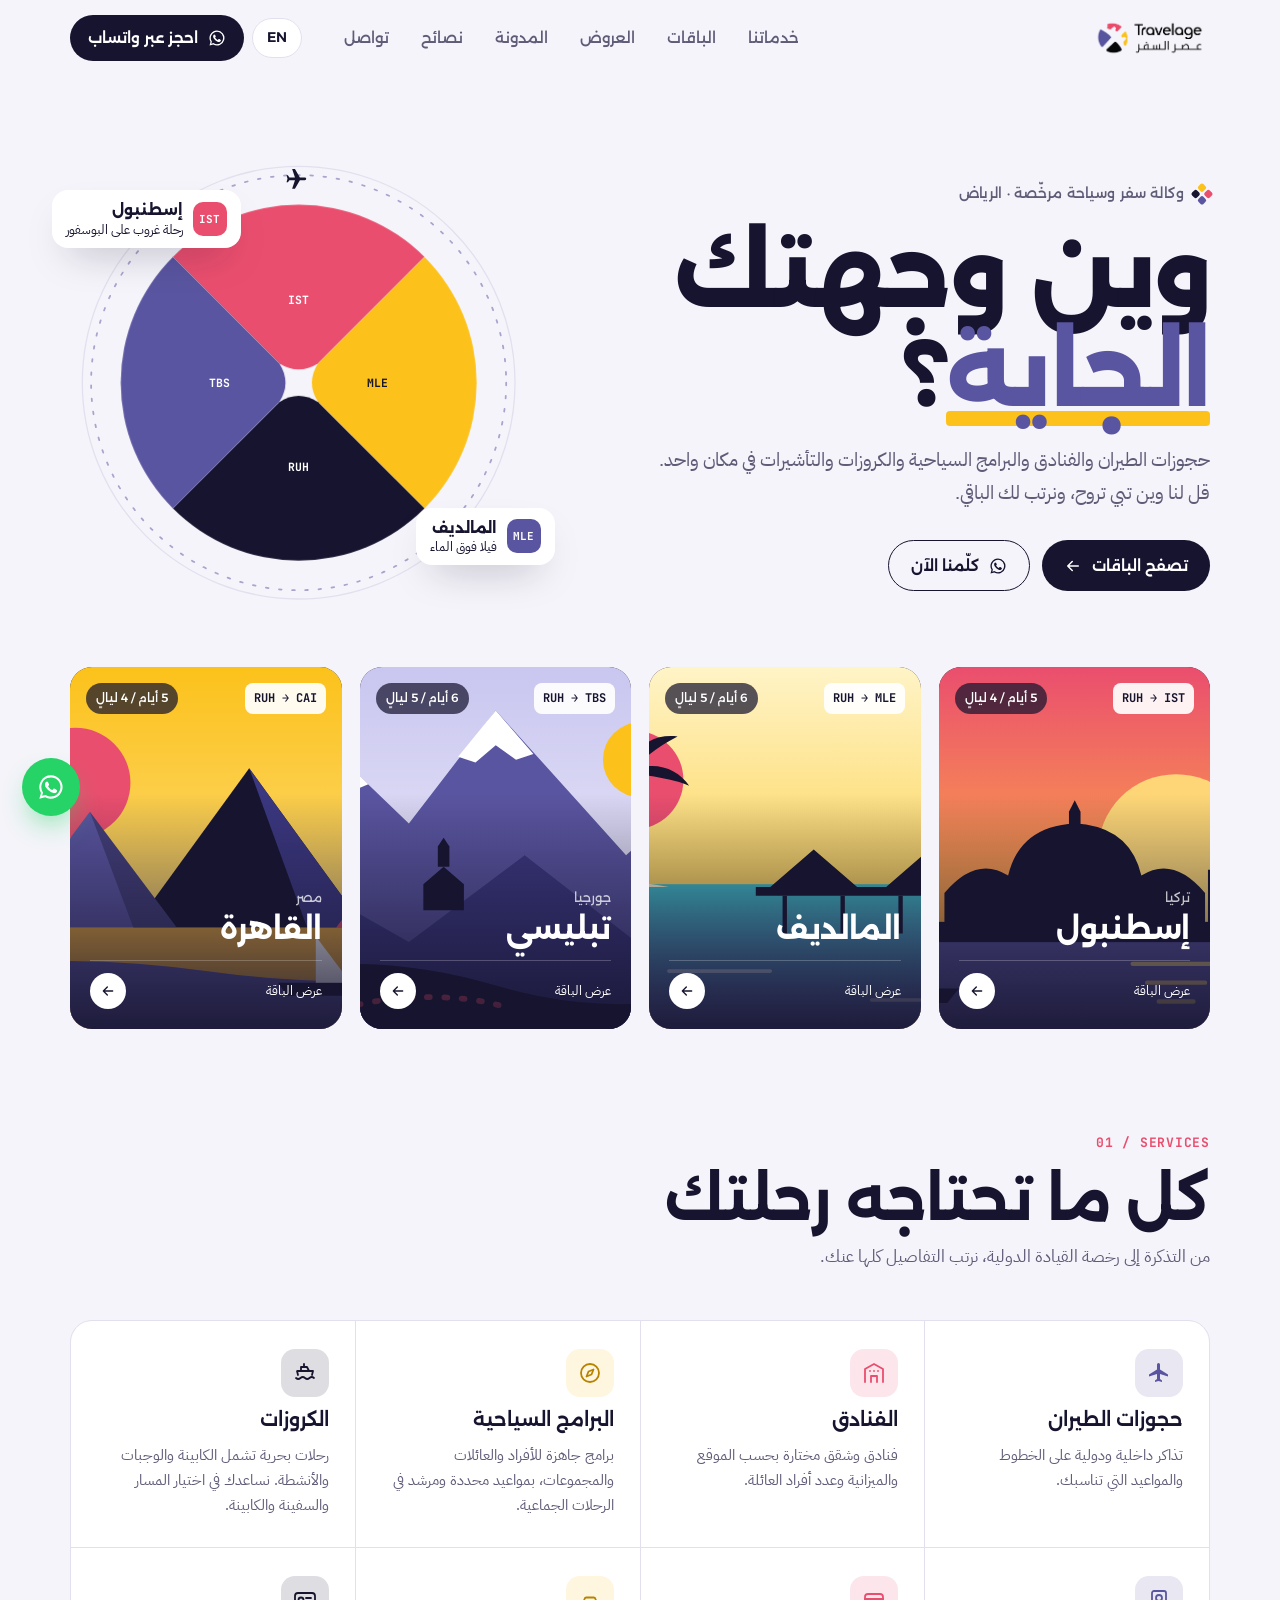
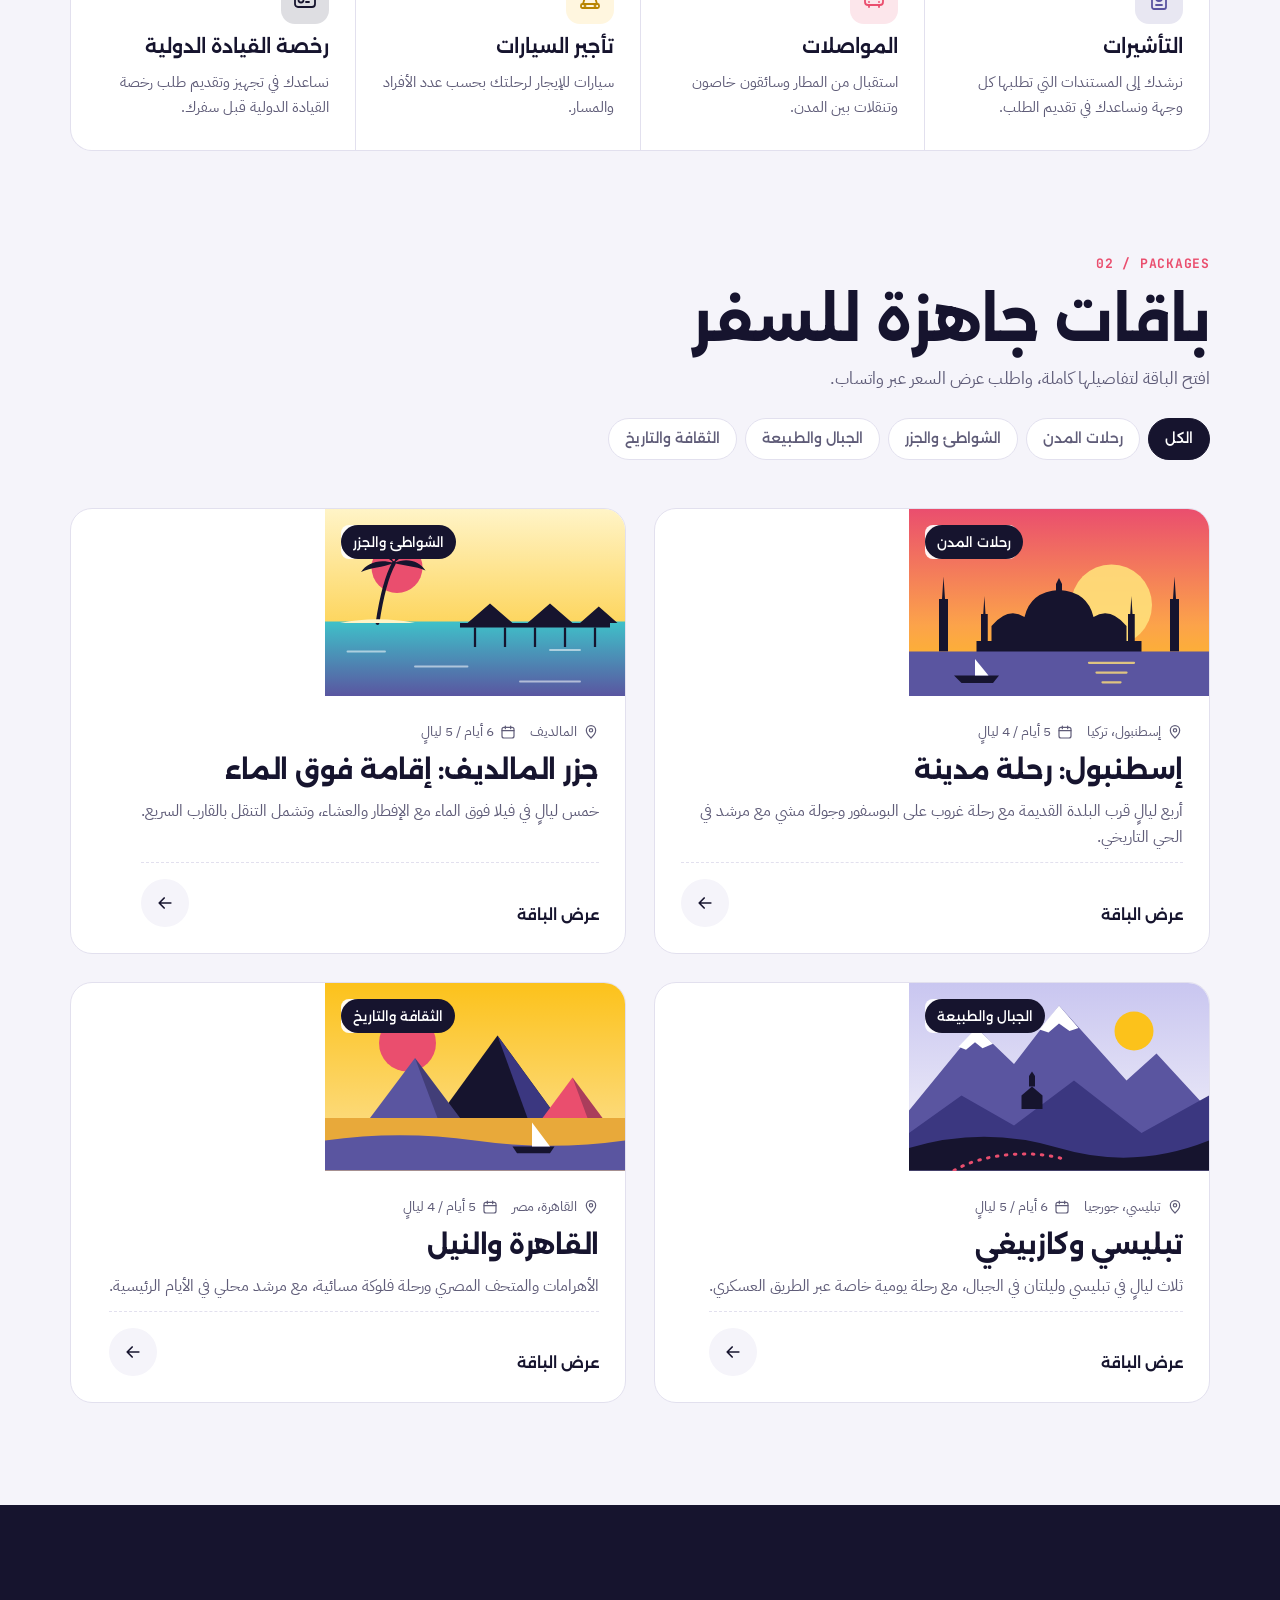
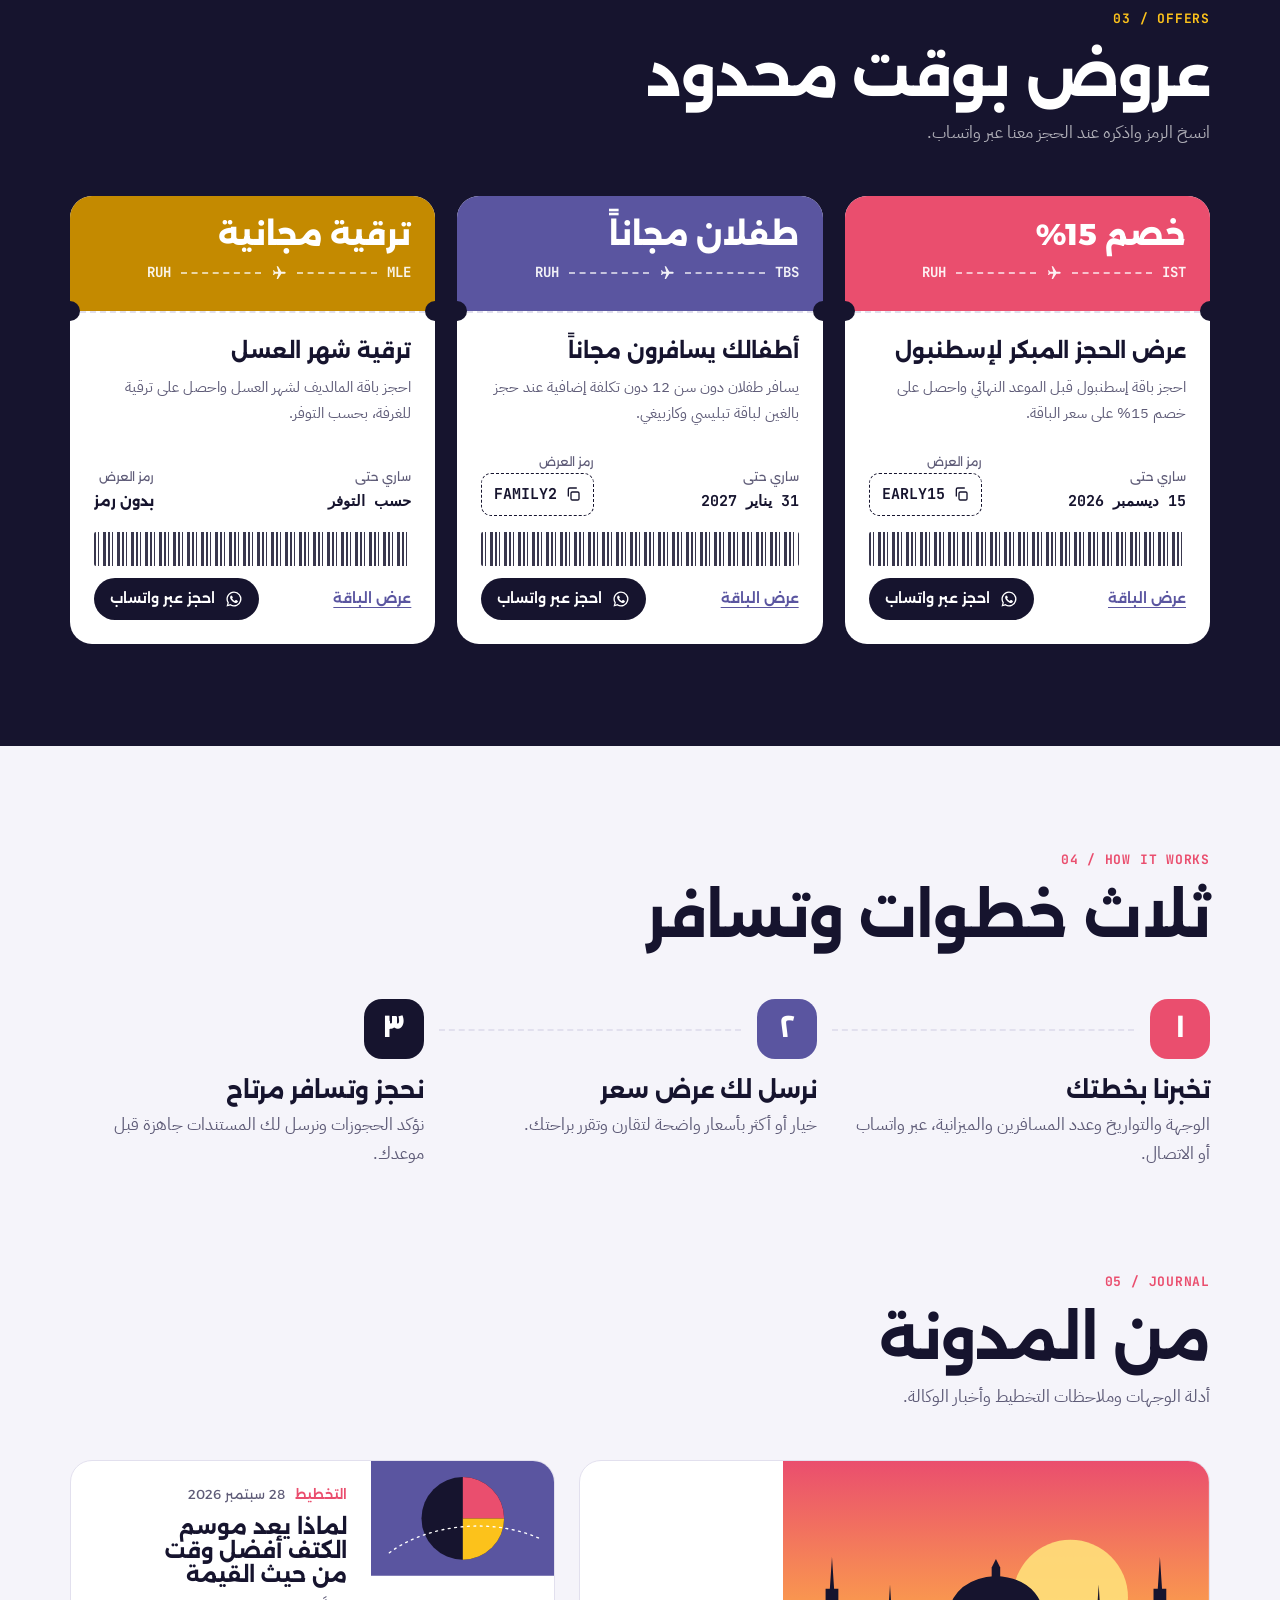
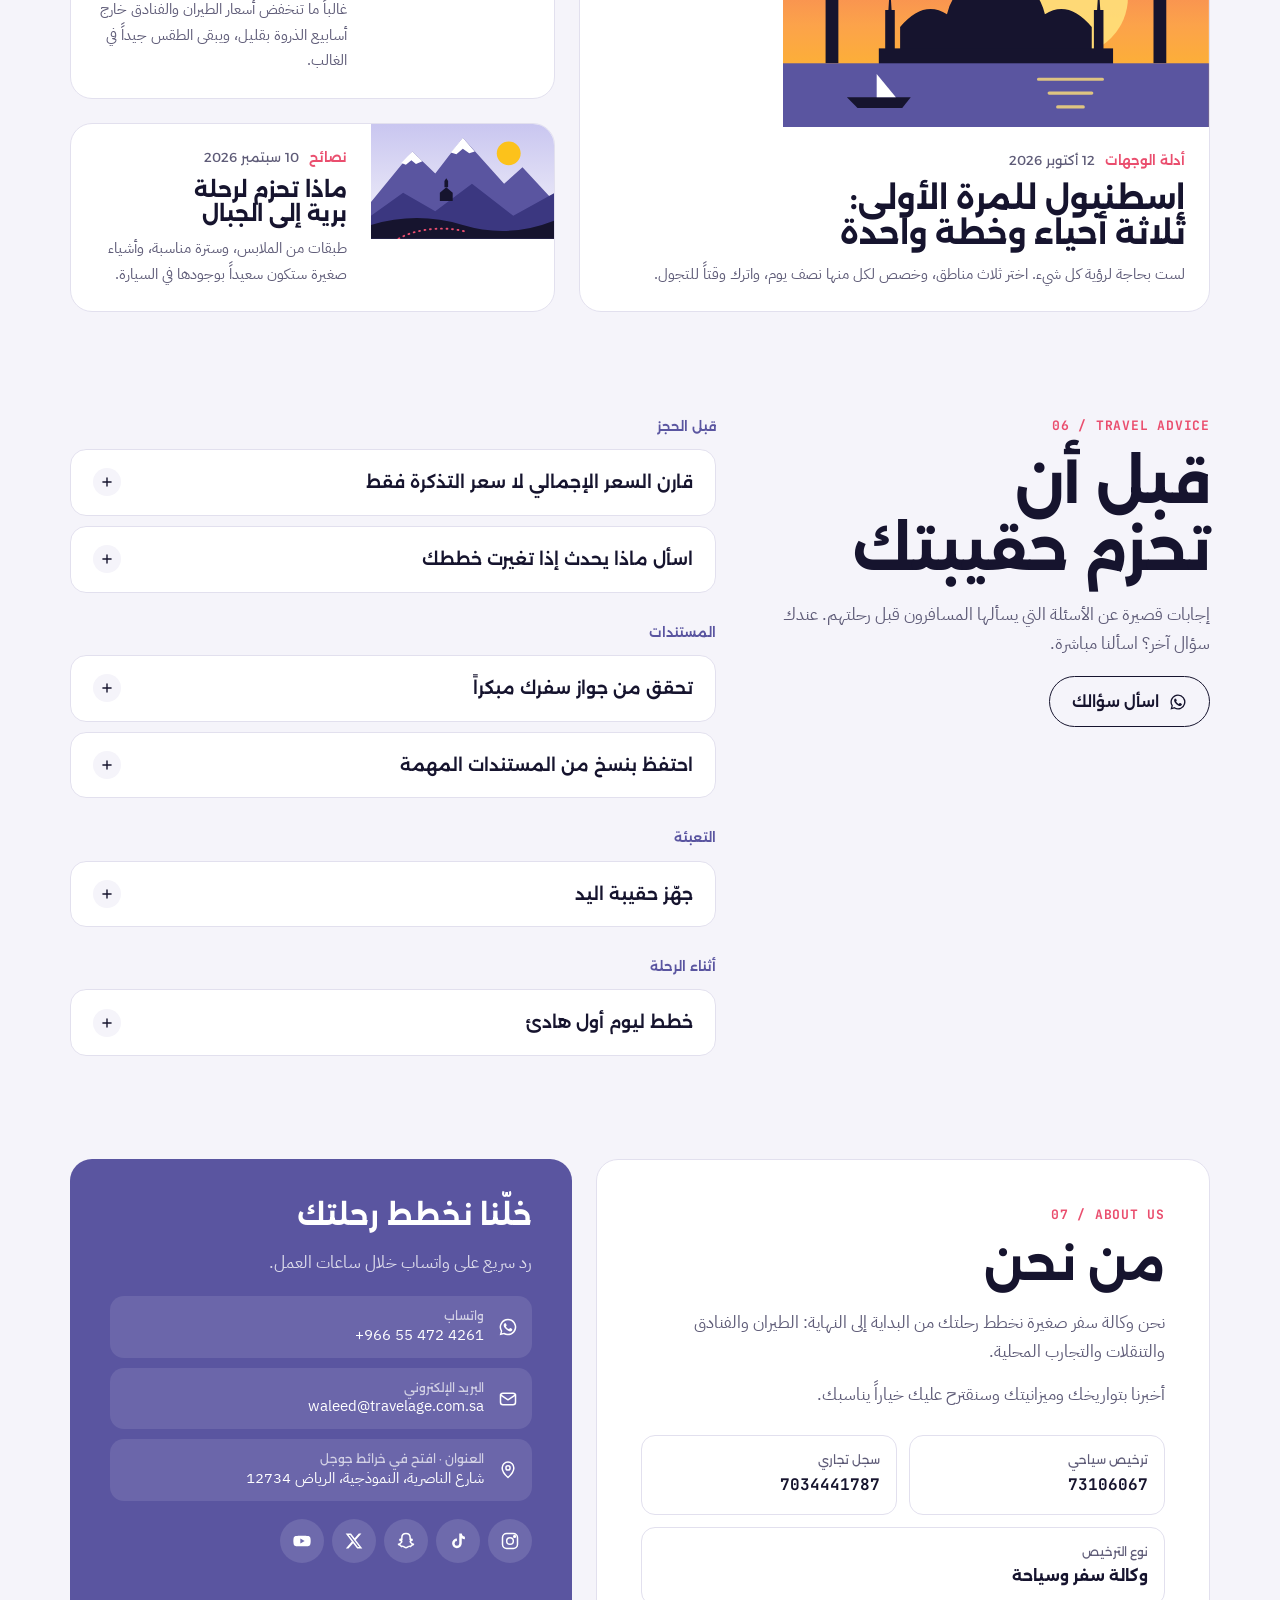
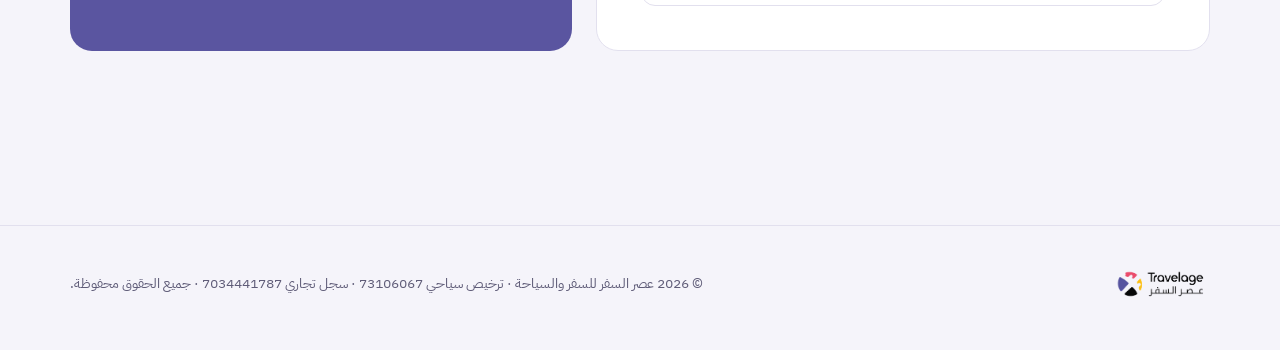
==== index.html @ e8a0e9ba "Update index.html" ====
<!DOCTYPE html>
<html lang="ar" dir="rtl">
<head>
<meta charset="utf-8">
<meta name="viewport" content="width=device-width,initial-scale=1">
<title>عصر السفر | Travelage - وكالة سفر وسياحة في الرياض</title>
<meta name="description" content="عصر السفر (Travelage) وكالة سفر وسياحة مرخّصة في الرياض. حجوزات طيران وفنادق، برامج سياحية، كروزات، تأشيرات، تأجير سيارات ورخصة قيادة دولية. احجز عبر واتساب.">
<meta name="keywords" content="عصر السفر, Travelage, وكالة سفر الرياض, مكتب سياحة الرياض, حجز طيران, حجز فنادق, برامج سياحية, تأشيرات, كروزات">
<link rel="canonical" href="https://www.travelage.com.sa/">
<meta name="robots" content="index,follow">
<meta name="theme-color" content="#16142E">
<link rel="icon" type="image/png" href="/logo.png">
<meta property="og:type" content="website">
<meta property="og:site_name" content="عصر السفر | Travelage">
<meta property="og:title" content="عصر السفر | Travelage - وكالة سفر وسياحة في الرياض">
<meta property="og:description" content="حجوزات الطيران والفنادق والبرامج السياحية والكروزات والتأشيرات في مكان واحد. قل لنا وين تبي تروح، ونرتب لك الباقي.">
<meta property="og:url" content="https://www.travelage.com.sa/">
<meta property="og:image" content="https://www.travelage.com.sa/logo.png">
<meta property="og:locale" content="ar_SA">
<meta name="twitter:card" content="summary_large_image">
<meta name="twitter:site" content="@trvlage">
<script type="application/ld+json">{"@context": "https://schema.org", "@type": "TravelAgency", "name": "عصر السفر | Travelage", "alternateName": ["Travelage", "عصر السفر", "مؤسسة عصر السفر للسفر والسياحة"], "url": "https://www.travelage.com.sa/", "logo": "https://www.travelage.com.sa/logo.png", "image": "https://www.travelage.com.sa/logo.png", "description": "وكالة سفر وسياحة مرخّصة في الرياض: حجوزات الطيران والفنادق والبرامج السياحية والكروزات والتأشيرات وتأجير السيارات ورخصة القيادة الدولية.", "telephone": "+966554724261", "email": "waleed@travelage.com.sa", "address": {"@type": "PostalAddress", "streetAddress": "شارع الناصرية، النموذجية", "addressLocality": "الرياض", "postalCode": "12734", "addressCountry": "SA"}, "hasMap": "https://maps.app.goo.gl/98tSahPS8GyduQy99", "areaServed": "SA", "priceRange": "$", "sameAs": ["https://www.instagram.com/trvlage", "https://www.tiktok.com/@trvlage", "https://x.com/trvlage", "https://www.snapchat.com/add/trvlage", "https://www.youtube.com/channel/UCZvCVUf05Iz7p9_49ApfZxA", "https://linktr.ee/trvlage"]}</script>
<meta name="description" content="عصر السفر (Travelage) وكالة سفر وسياحة مرخّصة في الرياض: حجوزات طيران وفنادق، برامج سياحية، كروزات وتأشيرات. تواصل معنا على واتساب ونرتب رحلتك من البداية للنهاية.">
<link rel="canonical" href="https://www.travelage.com.sa/">
<meta name="robots" content="index,follow">
<meta name="theme-color" content="#16142E">
<meta property="og:type" content="website">
<meta property="og:site_name" content="Travelage | عصر السفر">
<meta property="og:title" content="Travelage | عصر السفر — وكالة سفر وسياحة في الرياض">
<meta property="og:description" content="حجوزات الطيران والفنادق والبرامج السياحية والكروزات والتأشيرات في مكان واحد. قل لنا وين تبي تروح، ونرتب لك الباقي.">
<meta property="og:url" content="https://www.travelage.com.sa/">
<meta property="og:locale" content="ar_SA">
<meta property="og:locale:alternate" content="en_US">
<meta name="twitter:card" content="summary">
<meta name="twitter:site" content="@trvlage">
<meta name="twitter:title" content="Travelage | عصر السفر — وكالة سفر وسياحة في الرياض">
<meta name="twitter:description" content="حجوزات الطيران والفنادق والبرامج السياحية والكروزات والتأشيرات في مكان واحد.">
<script type="application/ld+json">
{
  "@context": "https://schema.org",
  "@type": "TravelAgency",
  "name": "Travelage | عصر السفر",
  "alternateName": ["Travelage", "عصر السفر", "مؤسسة عصر السفر للسفر والسياحة"],
  "url": "https://www.travelage.com.sa/",
  "description": "Licensed travel and tourism agency in Riyadh: flights, hotels, tour packages, cruises and visas.",
  "email": "waleed@travelage.com.sa",
  "telephone": "+966554724261",
  "address": {
    "@type": "PostalAddress",
    "streetAddress": "Nasseriyah St, Al Namudhajiyah",
    "addressLocality": "Riyadh",
    "postalCode": "12734",
    "addressCountry": "SA"
  },
  "hasMap": "https://maps.app.goo.gl/98tSahPS8GyduQy99",
  "areaServed": "SA",
  "availableLanguage": ["ar", "en"],
  "identifier": [
    {"@type": "PropertyValue", "name": "Tourism licence", "value": "73106067"},
    {"@type": "PropertyValue", "name": "Commercial registration", "value": "7034441787"}
  ],
  "sameAs": [
    "https://www.instagram.com/trvlage",
    "https://www.tiktok.com/@trvlage",
    "https://www.snapchat.com/add/trvlage",
    "https://x.com/trvlage",
    "https://www.youtube.com/channel/UCZvCVUf05Iz7p9_49ApfZxA",
    "https://linktr.ee/trvlage"
  ]
}
</script>
<link rel="preconnect" href="https://fonts.googleapis.com">
<link rel="preconnect" href="https://fonts.gstatic.com" crossorigin>
<link href="https://fonts.googleapis.com/css2?family=Alexandria:wght@300;400;500;600;700;800&family=IBM+Plex+Sans+Arabic:wght@400;500;600&family=JetBrains+Mono:wght@500;700&display=swap" rel="stylesheet">
<style>
/* Layout idea: the logo's four-part globe drives everything. Big quadrant hero, a row of tall destination posters, package posters drawn in the brand colours, offers as boarding passes. */
:root{
  --ink:#16142E;
  --paper:#F5F4FA;
  --card:#FFFFFF;
  --indigo:#5A55A0;
  --coral:#EA4E6E;
  --sun:#FCC21B;
  --muted:#5F5C78;
  --line:#E2E0EE;
  --display:"Alexandria","IBM Plex Sans Arabic",system-ui,sans-serif;
  --body:"IBM Plex Sans Arabic","Alexandria",system-ui,sans-serif;
  --mono:"JetBrains Mono",ui-monospace,monospace;
  --r:22px;
  --wrap:1220px;
  color-scheme:light;
}
*{box-sizing:border-box}
html{scroll-behavior:smooth;scroll-padding-top:84px}
body{margin:0;background:var(--paper);color:var(--ink);font-family:var(--body);font-size:17px;line-height:1.7;-webkit-font-smoothing:antialiased}
img,svg{max-width:100%;display:block}
a{color:inherit}
button{font:inherit;color:inherit;cursor:pointer}
:focus-visible{outline:3px solid var(--sun);outline-offset:3px;border-radius:6px}
h1,h2,h3,h4{font-family:var(--display);line-height:1.15;margin:0;text-wrap:balance}
.wrap{max-width:var(--wrap);margin-inline:auto;padding-inline:clamp(16px,4vw,40px)}
.skip{position:absolute;inset-inline-start:-999px;top:8px;background:var(--ink);color:#fff;padding:8px 14px;border-radius:8px;z-index:99}
.skip:focus{inset-inline-start:8px}

/* ---------- header ---------- */
.top{position:sticky;top:0;z-index:40;background:color-mix(in srgb,var(--paper) 86%,transparent);backdrop-filter:saturate(1.4) blur(14px);-webkit-backdrop-filter:saturate(1.4) blur(14px);border-bottom:1px solid transparent;transition:border-color .3s}
.top.scrolled{border-color:var(--line)}
.top .wrap{display:flex;align-items:center;gap:28px;height:76px}
.brand img{height:44px;width:auto}
.nav{display:flex;gap:4px;margin-inline-start:auto}
.nav a{text-decoration:none;font-family:var(--display);font-size:15px;font-weight:500;padding:8px 14px;border-radius:999px;color:var(--muted);transition:color .2s,background .2s}
.nav a:hover{color:var(--ink);background:#fff}
.tools{display:flex;gap:8px;align-items:center}
.lang{border:1px solid var(--line);background:#fff;border-radius:999px;padding:7px 14px;font-family:var(--display);font-size:14px;font-weight:600}
.btn{display:inline-flex;align-items:center;gap:10px;text-decoration:none;font-family:var(--display);font-weight:600;font-size:15px;border-radius:999px;padding:12px 22px;border:0;transition:transform .2s,box-shadow .2s,background .2s}
.btn:hover{transform:translateY(-2px)}
.btn-ink{background:var(--ink);color:#fff}
.btn-ink:hover{box-shadow:0 10px 24px -10px var(--ink)}
.btn-ghost{background:transparent;border:1.5px solid var(--ink);color:var(--ink)}
.btn-coral{background:var(--coral);color:#fff}
.btn svg{width:18px;height:18px}
.top .btn{padding:10px 18px}
.menu{display:none;border:1px solid var(--line);background:#fff;border-radius:999px;width:42px;height:42px;align-items:center;justify-content:center}

/* ---------- hero ---------- */
.hero{position:relative;overflow:hidden;padding-block:clamp(40px,6vw,80px) clamp(48px,6vw,72px)}
.hero .hero-grid{display:grid;grid-template-columns:1.15fr .85fr;gap:clamp(24px,5vw,72px);align-items:center}
.eyebrow{display:inline-flex;align-items:center;gap:10px;font-family:var(--display);font-size:14px;font-weight:500;color:var(--muted);letter-spacing:.01em}
.eyebrow i{display:inline-grid;grid-template-columns:1fr 1fr;width:16px;height:16px;gap:2px;transform:rotate(45deg)}
.eyebrow i b{border-radius:2px}
.eyebrow i b:nth-child(1){background:var(--coral)}.eyebrow i b:nth-child(2){background:var(--sun)}.eyebrow i b:nth-child(3){background:var(--indigo)}.eyebrow i b:nth-child(4){background:var(--ink)}
.hero h1{font-size:clamp(46px,7.4vw,104px);font-weight:800;letter-spacing:-.02em;margin-block:18px 22px;line-height:1.05}
html[lang=en] .hero h1{letter-spacing:-.035em}
.hero h1 .hl{position:relative;white-space:nowrap;color:var(--indigo)}
.hero h1 .hl::after{content:"";position:absolute;inset-inline:0;bottom:.04em;height:.16em;background:var(--sun);z-index:-1;border-radius:4px;transform-origin:right;animation:swipe .9s .5s cubic-bezier(.7,0,.2,1) both}
html[lang=en] .hero h1 .hl::after{transform-origin:left}
@keyframes swipe{from{transform:scaleX(0)}to{transform:scaleX(1)}}
.hero p.lead{font-size:clamp(17px,1.5vw,20px);color:var(--muted);max-width:52ch;margin:0 0 30px}
.cta{display:flex;flex-wrap:wrap;gap:12px}
.trust{display:flex;flex-wrap:wrap;gap:10px 26px;margin-top:34px;font-size:14px;color:var(--muted)}
.trust span{display:inline-flex;align-items:center;gap:8px}
.trust b{font-family:var(--mono);font-weight:700;color:var(--ink);font-size:13px}

.globe{position:relative;aspect-ratio:1;width:100%;max-width:520px;justify-self:center}
.globe svg{width:100%;height:100%;overflow:visible}
.q{transform-box:fill-box;transform-origin:center;animation:qin 1s cubic-bezier(.2,.8,.2,1) both}
.q1{--dx:0;--dy:-60px;animation-delay:.05s}.q2{--dx:60px;--dy:0;animation-delay:.15s}.q3{--dx:0;--dy:60px;animation-delay:.25s}.q4{--dx:-60px;--dy:0;animation-delay:.35s}
@keyframes qin{from{opacity:0;transform:translate(var(--dx),var(--dy)) scale(.9)}to{opacity:1;transform:none}}
.orbit{animation:spin 38s linear infinite;transform-origin:260px 260px}
@keyframes spin{to{transform:rotate(360deg)}}
.tag{font-family:var(--mono);font-size:13px;font-weight:700}
.globe .chip{position:absolute;background:#fff;border-radius:16px;padding:10px 14px;box-shadow:0 18px 40px -18px rgba(22,20,46,.35);font-size:13px;line-height:1.35;display:flex;gap:10px;align-items:center;animation:float 6s ease-in-out infinite}
.globe .chip b{font-family:var(--display);font-size:15px;display:block}
.globe .chip .dot{width:34px;height:34px;border-radius:10px;display:grid;place-items:center;font-family:var(--mono);font-weight:700;font-size:11px;color:#fff;flex:none}
.chip.c1{top:8%;inset-inline-end:-4%}
.chip.c2{bottom:10%;inset-inline-start:-6%;animation-delay:-3s}
@keyframes float{50%{transform:translateY(-10px)}}

/* ---------- destination strip ---------- */
.dests{display:grid;grid-template-columns:repeat(4,1fr);gap:18px;margin-top:clamp(36px,5vw,56px)}
.dest-card{position:relative;aspect-ratio:3/4;border-radius:var(--r);overflow:hidden;border:0;padding:0;text-align:start;color:#fff;background:var(--ink);isolation:isolate;transition:transform .45s cubic-bezier(.2,.8,.2,1),box-shadow .45s}
.dest-card:hover{transform:translateY(-8px);box-shadow:0 34px 60px -30px rgba(22,20,46,.55)}
.dest-card svg{position:absolute;inset:0;width:100%;height:100%;z-index:-2;transition:transform 1s cubic-bezier(.2,.8,.2,1)}
.dest-card:hover svg{transform:scale(1.07)}
.dest-card::after{content:"";position:absolute;inset:0;z-index:-1;background:linear-gradient(180deg,rgba(22,20,46,0) 35%,rgba(22,20,46,.88) 100%)}
.dest-card .dc-top{position:absolute;top:16px;inset-inline:16px;display:flex;justify-content:space-between;align-items:center;gap:8px}
.dest-card .dc-code{font-family:var(--mono);font-weight:700;font-size:12px;background:rgba(255,255,255,.92);color:var(--ink);padding:5px 9px;border-radius:8px;direction:ltr}
.dest-card .dc-days{font-family:var(--display);font-size:12px;font-weight:500;background:rgba(22,20,46,.72);padding:5px 10px;border-radius:999px;backdrop-filter:blur(6px)}
.dest-card .dc-body{position:absolute;inset-inline:20px;bottom:20px;display:flex;flex-direction:column;gap:4px}
.dest-card .dc-country{font-size:13px;opacity:.75;font-family:var(--display)}
.dest-card h3{font-size:clamp(24px,2.3vw,32px);font-weight:700;letter-spacing:-.01em}
.dest-card .dc-price{display:flex;justify-content:space-between;align-items:center;margin-top:10px;padding-top:12px;border-top:1px solid rgba(255,255,255,.22);font-size:13px}
.dest-card .dc-price b{font-family:var(--display);font-size:18px;font-weight:700;font-variant-numeric:tabular-nums}
.dest-card .dc-go{width:36px;height:36px;border-radius:50%;background:#fff;color:var(--ink);display:grid;place-items:center;transition:background .25s,color .25s}
.dest-card .dc-go svg{position:static;width:16px;height:16px;z-index:0}
html[dir=rtl] .dest-card .dc-go svg{transform:scaleX(-1)}
.dest-card:hover .dc-go{background:var(--sun)}
.dest-card:hover .dc-go svg{transform:none}
html[dir=rtl] .dest-card:hover .dc-go svg{transform:scaleX(-1)}

/* ---------- sections ---------- */
section{padding-block:clamp(64px,8vw,112px)}
.sec-head{display:flex;align-items:end;justify-content:space-between;gap:24px;margin-bottom:clamp(28px,4vw,48px);flex-wrap:wrap}
.sec-head h2{font-size:clamp(34px,4.6vw,60px);font-weight:700;letter-spacing:-.015em}
.sec-head p{color:var(--muted);max-width:46ch;margin:10px 0 0}
.kicker{font-family:var(--mono);font-size:13px;font-weight:700;color:var(--coral);letter-spacing:.06em;margin-bottom:12px;display:block;direction:ltr;text-align:start}
html[dir=rtl] .kicker{text-align:right}

/* services */
.services{display:grid;grid-template-columns:repeat(4,1fr);gap:1px;background:var(--line);border:1px solid var(--line);border-radius:var(--r);overflow:hidden}
.svc{background:var(--card);padding:28px 26px 30px;display:flex;flex-direction:column;gap:12px;transition:background .25s}
.svc:hover{background:#FBFAFF}
.svc .ic{width:48px;height:48px;border-radius:14px;display:grid;place-items:center}
.svc .ic svg{width:24px;height:24px}
.svc h3{font-size:19px;font-weight:600}
.svc p{margin:0;color:var(--muted);font-size:15px;line-height:1.65}

/* packages */
.filters{display:flex;gap:8px;flex-wrap:wrap}
.filters button{border:1px solid var(--line);background:#fff;border-radius:999px;padding:8px 16px;font-family:var(--display);font-size:14px;font-weight:500;color:var(--muted)}
.filters button[aria-pressed=true]{background:var(--ink);border-color:var(--ink);color:#fff}
.pkgs{display:grid;grid-template-columns:repeat(2,1fr);gap:clamp(18px,2.4vw,28px)}
.pkg{background:var(--card);border-radius:var(--r);overflow:hidden;display:flex;flex-direction:column;border:1px solid var(--line);transition:transform .35s cubic-bezier(.2,.8,.2,1),box-shadow .35s;text-align:start;padding:0;width:100%}
.pkg:hover{transform:translateY(-6px);box-shadow:0 30px 60px -30px rgba(22,20,46,.35)}
.pkg .art{position:relative;aspect-ratio:16/10;overflow:hidden}
.pkg .art svg{width:100%;height:100%;transition:transform .8s cubic-bezier(.2,.8,.2,1)}
.pkg:hover .art svg{transform:scale(1.04)}
.pkg .code{position:absolute;top:16px;inset-inline-start:16px;font-family:var(--mono);font-weight:700;font-size:13px;background:rgba(255,255,255,.92);padding:6px 10px;border-radius:8px;direction:ltr}
.pkg .cat{position:absolute;top:16px;inset-inline-end:16px;font-family:var(--display);font-size:13px;font-weight:500;background:var(--ink);color:#fff;padding:6px 12px;border-radius:999px}
.pkg .body{padding:24px 26px 26px;display:flex;flex-direction:column;gap:12px;flex:1}
.pkg .meta{display:flex;gap:14px;font-size:14px;color:var(--muted);align-items:center;flex-wrap:wrap}
.pkg .meta span{display:inline-flex;gap:6px;align-items:center}
.pkg .meta svg{width:16px;height:16px}
.pkg h3{font-size:26px;font-weight:700;letter-spacing:-.01em}
.pkg p{margin:0;color:var(--muted);font-size:15.5px}
.pkg .foot{display:flex;justify-content:space-between;align-items:end;margin-top:auto;padding-top:16px;border-top:1px dashed var(--line);gap:12px}
.price small{display:block;font-size:13px;color:var(--muted)}
.price b{font-family:var(--display);font-size:28px;font-weight:700;font-variant-numeric:tabular-nums}
.price b em{font-style:normal;font-size:15px;font-weight:500;margin-inline-start:6px;color:var(--muted)}
.arrow{width:48px;height:48px;border-radius:50%;background:var(--paper);display:grid;place-items:center;transition:background .25s,color .25s;flex:none}
.arrow svg{width:20px;height:20px}
html[dir=rtl] .arrow svg{transform:scaleX(-1)}
.pkg:hover .arrow{background:var(--coral);color:#fff}

/* offers: boarding passes */
.offers-sec{background:var(--ink);color:#fff;position:relative;overflow:hidden}
.offers-sec .sec-head p{color:rgba(255,255,255,.65)}
.offers-sec .kicker{color:var(--sun)}
.offers{display:grid;grid-template-columns:repeat(3,1fr);gap:22px}
.pass{position:relative;display:grid;grid-template-rows:auto 1fr;background:#fff;color:var(--ink);border-radius:var(--r);overflow:hidden;--c:var(--coral)}
.pass .stub{background:var(--c);color:#fff;padding:22px 24px 26px;position:relative}
.pass .stub .badge{font-family:var(--display);font-weight:800;font-size:30px;line-height:1.1}
.pass .stub .route{display:flex;align-items:center;gap:10px;margin-top:10px;font-family:var(--mono);font-weight:700;font-size:14px;direction:ltr;justify-content:flex-start;opacity:.92}
html[dir=rtl] .pass .stub .route{justify-content:flex-end}
.pass .stub .route i{flex:1;max-width:80px;border-top:2px dashed rgba(255,255,255,.7);position:relative}
.pass .perf{position:absolute;inset-inline:0;bottom:-10px;height:20px;display:flex;justify-content:space-between}
.pass .perf::before,.pass .perf::after{content:"";width:20px;height:20px;border-radius:50%;background:var(--ink);margin-inline:-10px}
.pass .main{padding:26px 24px 24px;display:flex;flex-direction:column;gap:12px;border-top:2px dashed var(--line)}
.pass h3{font-size:21px;font-weight:700}
.pass p{margin:0;color:var(--muted);font-size:15px}
.pass .fields{display:grid;grid-template-columns:1fr auto;gap:12px;align-items:end;margin-top:auto;padding-top:14px}
.pass .fields small{display:block;font-size:12px;color:var(--muted);font-family:var(--display)}
.pass .fields b{font-family:var(--mono);font-size:15px}
.copy{border:1.5px dashed var(--ink);background:none;border-radius:10px;padding:8px 12px;font-family:var(--mono);font-weight:700;font-size:15px;display:inline-flex;gap:8px;align-items:center;direction:ltr}
.copy svg{width:16px;height:16px}
.copy:hover{background:var(--paper)}
.barcode{height:34px;background:repeating-linear-gradient(90deg,var(--ink) 0 2px,transparent 2px 4px,var(--ink) 4px 5px,transparent 5px 9px,var(--ink) 9px 12px,transparent 12px 14px);opacity:.85;border-radius:2px;margin-top:4px}
.pass .link{font-family:var(--display);font-size:14px;font-weight:600;color:var(--indigo);background:none;border:0;padding:0;text-align:start;text-decoration:underline;text-underline-offset:4px}

/* steps */
.steps{display:grid;grid-template-columns:repeat(3,1fr);gap:clamp(18px,3vw,40px);counter-reset:s;position:relative}
.step{position:relative;padding-top:78px}
.step .n{position:absolute;top:0;inset-inline-start:0;width:60px;height:60px;border-radius:18px;display:grid;place-items:center;font-family:var(--display);font-weight:800;font-size:26px;color:#fff}
.step h3{font-size:23px;font-weight:700;margin-bottom:8px}
.step p{margin:0;color:var(--muted)}
.step:not(:last-child)::after{content:"";position:absolute;top:30px;inset-inline-start:76px;inset-inline-end:-24px;border-top:2px dashed var(--line)}

/* journal */
.posts{display:grid;grid-template-columns:1.3fr 1fr;grid-template-rows:auto auto;gap:24px}
.post{background:var(--card);border:1px solid var(--line);border-radius:var(--r);overflow:hidden;display:flex;flex-direction:column;text-align:start;padding:0;width:100%;transition:transform .3s,box-shadow .3s}
.post:hover{transform:translateY(-4px);box-shadow:0 24px 50px -30px rgba(22,20,46,.35)}
.post:first-child{grid-row:span 2}
.post .art{aspect-ratio:16/9;overflow:hidden}
.post:first-child .art{aspect-ratio:auto;flex:1;min-height:260px}
.post .art svg{width:100%;height:100%}
.post:not(:first-child){flex-direction:row}
.post:not(:first-child) .art{width:38%;aspect-ratio:auto;flex:none}
.post .body{padding:22px 24px 24px;display:flex;flex-direction:column;gap:10px}
.post .tagline{display:flex;gap:10px;font-size:13px;color:var(--muted);font-family:var(--display)}
.post .tagline b{color:var(--coral);font-weight:600}
.post h3{font-size:21px;font-weight:700}
.post:first-child h3{font-size:clamp(24px,2.4vw,32px)}
.post p{margin:0;color:var(--muted);font-size:15px}

/* advice */
.advice-wrap{display:grid;grid-template-columns:.8fr 1.2fr;gap:clamp(24px,5vw,72px);align-items:start}
.advice-intro{position:sticky;top:110px}
.advice-intro p{color:var(--muted)}
.acc{display:grid;gap:10px}
.acc-group{font-family:var(--display);font-size:13px;font-weight:600;color:var(--indigo);margin:18px 0 2px}
.acc-group:first-child{margin-top:0}
details{background:var(--card);border:1px solid var(--line);border-radius:16px;transition:border-color .2s}
details[open]{border-color:var(--indigo)}
summary{list-style:none;cursor:pointer;padding:18px 22px;display:flex;justify-content:space-between;gap:16px;align-items:center;font-family:var(--display);font-weight:600;font-size:17px}
summary::-webkit-details-marker{display:none}
summary .pm{width:28px;height:28px;border-radius:50%;background:var(--paper);display:grid;place-items:center;flex:none;transition:transform .3s,background .3s}
summary .pm svg{width:14px;height:14px}
details[open] summary .pm{transform:rotate(45deg);background:var(--sun)}
details .ans{padding:0 22px 20px;color:var(--muted);font-size:15.5px}
details .ans p{margin:0 0 10px}

/* about / contact */
.about{display:grid;grid-template-columns:1.1fr .9fr;gap:24px}
.about-card{background:var(--card);border:1px solid var(--line);border-radius:var(--r);padding:clamp(26px,4vw,44px)}
.about-card h2{font-size:clamp(30px,3.6vw,46px);font-weight:700;margin-bottom:18px}
.about-card p{color:var(--muted);margin:0 0 14px;max-width:58ch}
.creds{display:grid;grid-template-columns:repeat(2,1fr);gap:12px;margin-top:26px}
.cred{border:1px solid var(--line);border-radius:14px;padding:14px 16px}
.cred small{display:block;font-size:12px;color:var(--muted);font-family:var(--display)}
.cred b{font-family:var(--mono);font-size:16px;direction:ltr;display:inline-block}
.cred.full{grid-column:span 2}
.contact{background:var(--indigo);color:#fff;border-radius:var(--r);padding:clamp(26px,4vw,40px);display:flex;flex-direction:column;gap:18px;position:relative;overflow:hidden}
.contact h3{font-size:28px;font-weight:700}
.contact p{margin:0;color:rgba(255,255,255,.78)}
.clist{display:grid;gap:10px}
.clist a,.clist div{display:flex;gap:14px;align-items:center;text-decoration:none;padding:12px 14px;border-radius:14px;background:rgba(255,255,255,.1);transition:background .2s}
.clist a:hover{background:rgba(255,255,255,.18)}
.clist svg{width:20px;height:20px;flex:none}
.clist small{display:block;font-size:12px;opacity:.7;font-family:var(--display)}
.clist span{font-size:15px;line-height:1.4}
.ltr{direction:ltr;unicode-bidi:isolate}
.socials{display:flex;gap:8px;flex-wrap:wrap}
.socials a{width:44px;height:44px;border-radius:50%;display:grid;place-items:center;background:rgba(255,255,255,.12);transition:background .2s,transform .2s}
.socials a:hover{background:var(--sun);color:var(--ink);transform:translateY(-2px)}
.socials svg{width:20px;height:20px}
.contact .btn{align-self:flex-start;background:var(--sun);color:var(--ink)}

footer{padding-block:40px 48px;border-top:1px solid var(--line);font-size:14px;color:var(--muted)}
footer .wrap{display:flex;justify-content:space-between;gap:20px;flex-wrap:wrap;align-items:center}
footer img{height:36px;width:auto}

/* modal */
.modal{position:fixed;inset:0;z-index:80;display:none;align-items:flex-end;justify-content:center;background:rgba(22,20,46,.55);backdrop-filter:blur(6px);padding:16px}
.modal.open{display:flex;animation:fade .25s}
@keyframes fade{from{opacity:0}}
.sheet{background:var(--card);border-radius:28px;max-width:860px;width:100%;max-height:calc(100% - 24px);overflow:auto;position:relative;animation:up .4s cubic-bezier(.2,.8,.2,1)}
@media (min-width:760px){.modal{align-items:center}}
@keyframes up{from{transform:translateY(40px);opacity:0}}
.sheet .art{aspect-ratio:21/9;overflow:hidden}
.sheet .art svg{width:100%;height:100%}
.sheet .x{position:absolute;top:14px;inset-inline-end:14px;width:42px;height:42px;border-radius:50%;border:0;background:rgba(255,255,255,.95);display:grid;place-items:center;z-index:2}
.sheet .x svg{width:18px;height:18px}
.sheet .in{padding:clamp(22px,4vw,40px)}
.sheet h2{font-size:clamp(28px,3.4vw,40px);font-weight:700;margin:8px 0 12px}
.sheet .lead{color:var(--muted);margin:0 0 20px}
.cols{display:grid;grid-template-columns:1fr 1fr;gap:16px;margin-bottom:22px}
.box{background:var(--paper);border-radius:16px;padding:18px 20px}
.box h4{font-size:15px;font-weight:600;margin-bottom:8px}
.box ul{margin:0;padding:0;list-style:none;display:grid;gap:6px;font-size:15px}
.box li{display:flex;gap:10px;align-items:flex-start}
.box li::before{content:"";width:8px;height:8px;border-radius:2px;transform:rotate(45deg);background:var(--c,var(--coral));flex:none;margin-top:9px}
.md h2,.md h3{font-size:20px;margin:18px 0 8px}
.md p{margin:0 0 12px;color:#34314f}
.md ul{margin:0 0 12px;padding-inline-start:20px;color:#34314f}
.sheet .bar{display:flex;justify-content:space-between;align-items:center;gap:16px;flex-wrap:wrap;margin-top:24px;padding-top:20px;border-top:1px solid var(--line)}

.toast{position:fixed;bottom:24px;left:50%;transform:translate(-50%,120px);background:var(--ink);color:#fff;padding:12px 20px;border-radius:999px;font-family:var(--display);font-size:14px;z-index:90;transition:transform .35s cubic-bezier(.2,.8,.2,1),visibility .35s;visibility:hidden}
.toast.show{transform:translate(-50%,0);visibility:visible}

.wa-float{position:fixed;bottom:84px;inset-inline-end:22px;width:58px;height:58px;border-radius:50%;background:#25D366;color:#fff;display:grid;place-items:center;box-shadow:0 14px 30px -10px rgba(37,211,102,.7);z-index:50;transition:transform .2s}
.wa-float:hover{transform:scale(1.07)}
.wa-float svg{width:28px;height:28px}

/* responsive */
@media (max-width:1020px){
  .services{grid-template-columns:repeat(2,1fr)}
  .offers{grid-template-columns:1fr 1fr}
  .dests{grid-template-columns:repeat(2,1fr)}
}
@media (max-width:860px){
  .nav{display:none}
  .menu{display:inline-flex}
  .nav.open{display:flex;position:absolute;top:76px;inset-inline:12px;flex-direction:column;background:#fff;border-radius:18px;padding:10px;box-shadow:0 20px 40px -20px rgba(22,20,46,.3)}
  .hero .hero-grid{grid-template-columns:1fr}
  .globe{max-width:380px;order:-1}
  .pkgs,.posts,.about,.advice-wrap{grid-template-columns:1fr}
  .post:first-child{grid-row:auto}
  .advice-intro{position:static}
  .steps{grid-template-columns:1fr}
  .step:not(:last-child)::after{display:none}
  .top .btn span{display:none}
}
@media (max-width:620px){
  .services,.offers,.cols,.creds{grid-template-columns:1fr}
  .cred.full{grid-column:auto}
  .dests{display:flex;overflow-x:auto;scroll-snap-type:x mandatory;margin-inline:calc(-1*clamp(16px,4vw,40px));padding-inline:clamp(16px,4vw,40px);padding-bottom:6px;scrollbar-width:none}
  .dests::-webkit-scrollbar{display:none}
  .dest-card{flex:0 0 72%;scroll-snap-align:start}
  .post:not(:first-child){flex-direction:column}
  .svc{display:grid;grid-template-columns:48px 1fr;column-gap:16px;padding:22px 20px}
  .svc .ic{grid-row:span 2}
  .wa-float{bottom:76px;width:52px;height:52px}
  .post:not(:first-child) .art{width:100%;aspect-ratio:16/9}
  .chip.c1{inset-inline-end:0}.chip.c2{inset-inline-start:0}
  .brand img{height:38px}
}
@media (prefers-reduced-motion:reduce){
  *,*::before,*::after{animation:none!important;transition:none!important}
  html{scroll-behavior:auto}
}
</style>
</head>
<body>
<a class="skip" href="#packages" id="skip">تخطي إلى الباقات</a>

<header class="top" id="top">
  <div class="wrap">
    <a class="brand" href="#" aria-label="Travelage"><img src="[data-uri]" alt="Travelage | عصر السفر"></a>
    <nav class="nav" id="nav"></nav>
    <div class="tools">
      <button class="lang" id="lang" type="button">EN</button>
      <a class="btn btn-ink" id="topWa" target="_blank" rel="noopener"></a>
      <button class="menu" id="menu" type="button" aria-label="Menu" aria-expanded="false"><svg viewBox="0 0 24 24" width="20" height="20" fill="none" stroke="currentColor" stroke-width="2" stroke-linecap="round"><path d="M4 7h16M4 12h16M4 17h10"/></svg></button>
    </div>
  </div>
</header>

<main id="app">
 <div class="wrap" style="padding-block:60px">
  <h1>عصر السفر | Travelage: وكالة سفر وسياحة في الرياض</h1>
  <p>حجوزات الطيران والفنادق والبرامج السياحية والكروزات والتأشيرات في مكان واحد. قل لنا وين تبي تروح، ونرتب لك الباقي.</p>
  <h2>خدماتنا</h2>
  <ul><li>حجوزات الطيران</li><li>الفنادق</li><li>البرامج السياحية</li><li>الكروزات</li><li>التأشيرات</li><li>المواصلات</li><li>تأجير السيارات</li><li>رخصة القيادة الدولية</li></ul>
  <h2>باقات سياحية من الرياض</h2>
  <ul><li>إسطنبول، تركيا</li><li>جزر المالديف</li><li>تبليسي وكازبيغي، جورجيا</li><li>القاهرة والنيل، مصر</li></ul>
  <h2>تواصل معنا</h2>
  <p>واتساب: <a href="https://wa.me/966554724261">+966 55 472 4261</a> · البريد: waleed@travelage.com.sa · العنوان: شارع الناصرية، النموذجية، الرياض 12734 · ترخيص سياحي 73106067 · سجل تجاري 7034441787</p>
 </div>
</main>

<footer><div class="wrap" id="foot"></div></footer>

<a class="wa-float" id="waFloat" target="_blank" rel="noopener" aria-label="WhatsApp"></a>
<div class="modal" id="modal" role="dialog" aria-modal="true"><div class="sheet" id="sheet"></div></div>
<div class="toast" id="toast" role="status" aria-live="polite"></div>

<script type="application/json" id="data">{"site": {"logo": "95c22ef0853b2f307c03466741d85c36", "name": "Travelage", "nameAr": "عصر السفر", "legal": "", "legalAr": "عصر السفر للسفر والسياحة", "originCity": "Riyadh", "originCityAr": "الرياض", "originCode": "", "heroTitle": "Where to next?", "heroTitleAr": "وين وجهتك الجاية؟", "heroSub": "Flights, hotels, tours, cruises and visas in one place. Tell us where you want to go and we arrange the rest.", "heroSubAr": "حجوزات الطيران والفنادق والبرامج السياحية والكروزات والتأشيرات في مكان واحد. قل لنا وين تبي تروح، ونرتب لك الباقي.", "notice": "", "noticeAr": "", "about": "We are a small travel agency that plans trips end to end: flights, hotels, transfers and local experiences.\n\nTell us your dates and budget and we will put together an option that fits.", "aboutAr": "نحن وكالة سفر صغيرة نخطط رحلتك من البداية إلى النهاية: الطيران والفنادق والتنقلات والتجارب المحلية.\n\nأخبرنا بتواريخك وميزانيتك وسنقترح عليك خياراً يناسبك.", "email": "waleed@travelage.com.sa", "phone": "", "whatsapp": "966554724261", "instagram": "trvlage", "tiktok": "trvlage", "currency": "SAR", "currencyAr": "ر.س", "defaultLang": "ar", "licenseNo": "73106067", "address": "Nasseriyah St, Al Namudhajiyah, Riyadh 12734", "addressAr": "شارع الناصرية، النموذجية، الرياض 12734", "maps": "https://maps.app.goo.gl/98tSahPS8GyduQy99", "licenseType": "Travel & tourism agency", "licenseTypeAr": "وكالة سفر وسياحة", "crNo": "7034441787", "x": "trvlage", "snapchat": "trvlage", "youtube": "https://www.youtube.com/channel/UCZvCVUf05Iz7p9_49ApfZxA", "heroImage": "0e25b5baed4ba6226e991eb33be57840"}, "packages": [{"id": "p1", "title": "Istanbul City Break", "titleAr": "إسطنبول: رحلة مدينة", "destination": "Istanbul, Turkiye", "destinationAr": "إسطنبول، تركيا", "code": "IST", "category": "City breaks", "categoryAr": "رحلات المدن", "days": 5, "nights": 4, "price": 2950, "priceNote": "per person, twin share", "priceNoteAr": "للشخص، في غرفة مزدوجة", "summary": "Four nights near the old city with a Bosphorus sunset cruise and a guided walk through the historic quarter.", "summaryAr": "أربع ليالٍ قرب البلدة القديمة مع رحلة غروب على البوسفور وجولة مشي مع مرشد في الحي التاريخي.", "highlights": ["Bosphorus sunset cruise", "Guided Old City walking tour", "Free evenings for food and the bazaars"], "highlightsAr": ["رحلة غروب على البوسفور", "جولة مشي مع مرشد في البلدة القديمة", "أمسيات حرة للطعام والأسواق"], "includes": ["Return flights from Riyadh", "4 nights in a 4-star hotel", "Daily breakfast", "Airport transfers"], "includesAr": ["تذاكر طيران ذهاباً وإياباً من الرياض", "4 ليالٍ في فندق 4 نجوم", "إفطار يومي", "التنقل من وإلى المطار"], "details": "## How the days run\nDay 1 is arrival and a slow evening. Days 2 and 3 cover the old city and the water. Day 4 is yours. Day 5 is the flight home.\n\nWe can add a day trip or move the dates to suit you.", "detailsAr": "## كيف تسير الأيام\nاليوم الأول للوصول وأمسية هادئة. اليومان الثاني والثالث للبلدة القديمة والمياه. اليوم الرابع لك. اليوم الخامس رحلة العودة.\n\nيمكننا إضافة رحلة يومية أو تغيير التواريخ بما يناسبك.", "image": "e18f4cc38826e692259384db2821c3ae", "featured": true, "visible": true}, {"id": "p2", "title": "Maldives Overwater Escape", "titleAr": "جزر المالديف: إقامة فوق الماء", "destination": "Male, Maldives", "destinationAr": "المالديف", "code": "MLE", "category": "Beach & islands", "categoryAr": "الشواطئ والجزر", "days": 6, "nights": 5, "price": 7800, "priceNote": "per person, twin share", "priceNoteAr": "للشخص، في غرفة مزدوجة", "summary": "Five nights in an overwater villa with breakfast and dinner, speedboat transfers included.", "summaryAr": "خمس ليالٍ في فيلا فوق الماء مع الإفطار والعشاء، وتشمل التنقل بالقارب السريع.", "highlights": ["Overwater villa", "Snorkelling with a guide", "Sunset dolphin cruise"], "highlightsAr": ["فيلا فوق الماء", "غطس مع مرشد", "رحلة بحرية عند الغروب لمشاهدة الدلافين"], "includes": ["Return flights from Riyadh", "5 nights overwater villa", "Half board", "Speedboat transfers"], "includesAr": ["تذاكر طيران ذهاباً وإياباً من الرياض", "5 ليالٍ في فيلا فوق الماء", "نصف إقامة", "التنقل بالقارب السريع"], "details": "A quiet resort week built around the lagoon. Ask us about honeymoon and anniversary touches.", "detailsAr": "أسبوع هادئ في منتجع يدور حول البحيرة. اسألنا عن لمسات خاصة لشهر العسل والمناسبات.", "image": "a25890aabf4b5cf65365669795eb005e", "featured": true, "visible": true}, {"id": "p3", "title": "Tbilisi and Kazbegi", "titleAr": "تبليسي وكازبيغي", "destination": "Tbilisi, Georgia", "destinationAr": "تبليسي، جورجيا", "code": "TBS", "category": "Mountains & nature", "categoryAr": "الجبال والطبيعة", "days": 6, "nights": 5, "price": 3400, "priceNote": "per person, twin share", "priceNoteAr": "للشخص، في غرفة مزدوجة", "summary": "Three nights in Tbilisi, two in the mountains, with a private day drive up the Military Road.", "summaryAr": "ثلاث ليالٍ في تبليسي وليلتان في الجبال، مع رحلة يومية خاصة عبر الطريق العسكري.", "highlights": ["Old Tbilisi walking tour", "Private day trip to Kazbegi", "Wine tasting in a family cellar"], "highlightsAr": ["جولة مشي في تبليسي القديمة", "رحلة يومية خاصة إلى كازبيغي", "تذوق النبيذ في قبو عائلي"], "includes": ["Return flights from Riyadh", "5 nights in 4-star hotels", "Daily breakfast", "Private driver for the mountain day"], "includesAr": ["تذاكر طيران ذهاباً وإياباً من الرياض", "5 ليالٍ في فنادق 4 نجوم", "إفطار يومي", "سائق خاص ليوم الجبل"], "details": "## Best for\nCouples and families who like a mix of city time and fresh air.\n\nPack layers: the mountains are cooler than the city.", "detailsAr": "## مناسبة لـ\nالأزواج والعائلات الذين يحبون الجمع بين المدينة والهواء النقي.\n\nأحضر ملابس متعددة الطبقات: الجبال أبرد من المدينة.", "image": "31ea3b7f6d18346fe6df808f2a5f5449", "featured": true, "visible": true}, {"id": "p4", "title": "Cairo and the Nile", "titleAr": "القاهرة والنيل", "destination": "Cairo, Egypt", "destinationAr": "القاهرة، مصر", "code": "CAI", "category": "Culture & history", "categoryAr": "الثقافة والتاريخ", "days": 5, "nights": 4, "price": 2600, "priceNote": "per person, twin share", "priceNoteAr": "للشخص، في غرفة مزدوجة", "summary": "Pyramids, the Egyptian Museum and an evening felucca ride, with a local guide on the big days.", "summaryAr": "الأهرامات والمتحف المصري ورحلة فلوكة مسائية، مع مرشد محلي في الأيام الرئيسية.", "highlights": ["Giza pyramids with a guide", "Museum visit", "Felucca ride on the Nile"], "highlightsAr": ["الأهرامات في الجيزة مع مرشد", "زيارة المتحف", "رحلة فلوكة في النيل"], "includes": ["Return flights from Riyadh", "4 nights in a 4-star hotel", "Daily breakfast", "Guided Giza and museum days"], "includesAr": ["تذاكر طيران ذهاباً وإياباً من الرياض", "4 ليالٍ في فندق 4 نجوم", "إفطار يومي", "أيام الجيزة والمتحف مع مرشد"], "details": "Early starts on the main sightseeing days keep you ahead of the heat and the crowds.", "detailsAr": "البداية المبكرة في أيام المعالم الرئيسية تجنبك الحر والازدحام.", "image": "05bbd4cfbd8523dee3d87a551685ef52", "featured": false, "visible": true}], "offers": [{"id": "o1", "title": "Early-bird Istanbul", "titleAr": "عرض الحجز المبكر لإسطنبول", "badge": "15% off", "badgeAr": "خصم 15%", "blurb": "Book the Istanbul City Break before the deadline and take 15% off the package price.", "blurbAr": "احجز باقة إسطنبول قبل الموعد النهائي واحصل على خصم 15% على سعر الباقة.", "code": "EARLY15", "validUntil": "2026-12-15", "packageId": "p1", "visible": true}, {"id": "o2", "title": "Kids fly free", "titleAr": "أطفالك يسافرون مجاناً", "badge": "2 kids free", "badgeAr": "طفلان مجاناً", "blurb": "Two children under 12 travel at no extra cost when two adults book the Tbilisi and Kazbegi package.", "blurbAr": "يسافر طفلان دون سن 12 دون تكلفة إضافية عند حجز بالغين لباقة تبليسي وكازبيغي.", "code": "FAMILY2", "validUntil": "2027-01-31", "packageId": "p3", "visible": true}, {"id": "o3", "title": "Honeymoon upgrade", "titleAr": "ترقية شهر العسل", "badge": "Free upgrade", "badgeAr": "ترقية مجانية", "blurb": "Book the Maldives escape for a honeymoon and get a room upgrade, subject to availability.", "blurbAr": "احجز باقة المالديف لشهر العسل واحصل على ترقية للغرفة، بحسب التوفر.", "code": "", "validUntil": "", "packageId": "p2", "visible": true}], "posts": [{"id": "b1", "title": "A first-timer's Istanbul: three neighbourhoods, one plan", "titleAr": "إسطنبول للمرة الأولى: ثلاثة أحياء وخطة واحدة", "category": "Destination guides", "categoryAr": "أدلة الوجهات", "date": "2026-10-12", "excerpt": "You do not need to see everything. Pick three areas, give each half a day, and leave room to wander.", "excerptAr": "لست بحاجة لرؤية كل شيء. اختر ثلاث مناطق، وخصص لكل منها نصف يوم، واترك وقتاً للتجول.", "body": "Istanbul rewards people who slow down. Choose three areas and treat each as its own half day.\n\n## Start in the old city\nThe big monuments sit close together, so you can walk between them. Go early and book any timed tickets before you travel.\n\n## Cross the water\nTake a public ferry between the European and Asian sides. It costs little and gives you the skyline for free.\n\n## Finish with food\nKeep one evening with no plan at all. Walk until something smells good.", "bodyAr": "إسطنبول تكافئ من يتمهل. اختر ثلاث مناطق وتعامل مع كل منها كنصف يوم مستقل.\n\n## ابدأ بالبلدة القديمة\nالمعالم الكبرى قريبة من بعضها فيمكنك المشي بينها. اذهب مبكراً واحجز أي تذاكر بمواعيد محددة قبل السفر.\n\n## اعبر المياه\nاستقل العبّارة العامة بين الجانبين الأوروبي والآسيوي. تكلفتها قليلة وتمنحك مشهد الأفق مجاناً.\n\n## اختم بالطعام\nاترك أمسية واحدة بلا خطة. امشِ حتى تجد رائحة تعجبك.", "image": "e18f4cc38826e692259384db2821c3ae", "visible": true}, {"id": "b2", "title": "Why shoulder season is the best-value time to go", "titleAr": "لماذا يعد موسم الكتف أفضل وقت من حيث القيمة", "category": "Planning", "categoryAr": "التخطيط", "date": "2026-09-28", "excerpt": "Fares and hotel rates often drop just outside peak weeks, and the weather is usually still good.", "excerptAr": "غالباً ما تنخفض أسعار الطيران والفنادق خارج أسابيع الذروة بقليل، ويبقى الطقس جيداً في الغالب.", "body": "Peak weeks cost more because everyone wants them. The weeks on either side often cost noticeably less.\n\nCheck two or three date ranges before you commit. A shift of a few days can change the price of the whole trip.\n\nTell us your flexible dates and we will compare options for you.", "bodyAr": "أسابيع الذروة أغلى لأن الجميع يريدها. والأسابيع التي قبلها وبعدها أرخص بشكل ملحوظ في الغالب.\n\nقارن بين نطاقين أو ثلاثة من التواريخ قبل أن تحجز. تغيير الموعد بضعة أيام قد يغير سعر الرحلة كلها.\n\nأخبرنا بتواريخك المرنة وسنقارن لك الخيارات.", "image": "e9d11d35eb6412ca7d2131fda08ebbf5", "visible": true}, {"id": "b3", "title": "Packing for a mountain road trip", "titleAr": "ماذا تحزم لرحلة برية إلى الجبال", "category": "Tips", "categoryAr": "نصائح", "date": "2026-09-10", "excerpt": "Layers, a proper jacket, and the small things you will be glad to have in the car.", "excerptAr": "طبقات من الملابس، وسترة مناسبة، وأشياء صغيرة ستكون سعيداً بوجودها في السيارة.", "body": "Mountain weather changes quickly, so pack in layers you can add or remove.\n\n- A light waterproof jacket\n- Comfortable shoes with grip\n- A power bank and a car charger\n- Water and snacks for the drive\n\nLeave a little room in the bag for things you buy on the way home.", "bodyAr": "يتغير طقس الجبال بسرعة، لذا احزم ملابس متعددة الطبقات يمكنك إضافتها أو خلعها.\n\n- سترة خفيفة مقاومة للماء\n- حذاء مريح بقبضة جيدة\n- شاحن متنقل وشاحن للسيارة\n- ماء ووجبات خفيفة للطريق\n\nاترك مساحة صغيرة في الحقيبة لما تشتريه في طريق العودة.", "image": "31ea3b7f6d18346fe6df808f2a5f5449", "visible": true}], "advice": [{"id": "a1", "category": "Before you book", "categoryAr": "قبل الحجز", "title": "Compare the total price, not just the fare", "titleAr": "قارن السعر الإجمالي لا سعر التذكرة فقط", "body": "A cheap fare can come with extra charges for bags, seats and transfers. Add everything up before you compare two options.", "bodyAr": "قد تأتي التذكرة الرخيصة مع رسوم إضافية للحقائب والمقاعد والتنقلات. اجمع كل شيء قبل أن تقارن بين خيارين.", "visible": true}, {"id": "a2", "category": "Before you book", "categoryAr": "قبل الحجز", "title": "Ask what happens if plans change", "titleAr": "اسأل ماذا يحدث إذا تغيرت خططك", "body": "Check the change and cancellation terms before you pay. Flexible tickets cost more but can save you if dates move.", "bodyAr": "تحقق من شروط التغيير والإلغاء قبل الدفع. التذاكر المرنة أغلى لكنها قد تنقذك إذا تغيرت المواعيد.", "visible": true}, {"id": "a3", "category": "Documents", "categoryAr": "المستندات", "title": "Check your passport early", "titleAr": "تحقق من جواز سفرك مبكراً", "body": "Many destinations ask for several months of remaining validity and blank pages. Look at your passport as soon as you pick a destination.\n\nEntry rules change, so confirm visa requirements with the official source for your destination before you travel.", "bodyAr": "تطلب وجهات كثيرة صلاحية متبقية لعدة أشهر وصفحات فارغة. افحص جواز سفرك فور اختيار الوجهة.\n\nقواعد الدخول تتغير، لذا تأكد من متطلبات التأشيرة من المصدر الرسمي للوجهة قبل السفر.", "visible": true}, {"id": "a4", "category": "Documents", "categoryAr": "المستندات", "title": "Keep copies of key documents", "titleAr": "احتفظ بنسخ من المستندات المهمة", "body": "Store photos of your passport, tickets and hotel bookings on your phone and send them to someone you trust.", "bodyAr": "خزّن صوراً لجواز سفرك وتذاكرك وحجوزات الفنادق على هاتفك وأرسلها إلى شخص تثق به.", "visible": true}, {"id": "a5", "category": "Packing", "categoryAr": "التعبئة", "title": "Pack a carry-on kit", "titleAr": "جهّز حقيبة اليد", "body": "Put essentials in your hand luggage: medication, chargers, a change of clothes and anything you cannot replace.", "bodyAr": "ضع الأساسيات في حقيبة اليد: الأدوية والشواحن وملابس بديلة وأي شيء لا يمكن تعويضه.", "visible": true}, {"id": "a6", "category": "On the trip", "categoryAr": "أثناء الرحلة", "title": "Plan an easy first day", "titleAr": "خطط ليوم أول هادئ", "body": "After a flight, keep day one light. A short walk and an early dinner set you up for the rest of the trip.", "bodyAr": "بعد الطيران، اجعل اليوم الأول خفيفاً. مشي قصير وعشاء مبكر يهيئانك لبقية الرحلة.", "visible": true}], "services": [{"id": "s1", "title": "Flight bookings", "titleAr": "حجوزات الطيران", "blurb": "Domestic and international tickets on the airline and schedule that suit you.", "blurbAr": "تذاكر داخلية ودولية على الخطوط والمواعيد التي تناسبك.", "points": [], "pointsAr": [], "visible": true}, {"id": "s2", "title": "Hotels", "titleAr": "الفنادق", "blurb": "Hotels and apartments chosen for location, budget and family size.", "blurbAr": "فنادق وشقق مختارة بحسب الموقع والميزانية وعدد أفراد العائلة.", "points": [], "pointsAr": [], "visible": true}, {"id": "s3", "title": "Tour programs", "titleAr": "البرامج السياحية", "blurb": "Ready-made trips for individuals, families and groups, with fixed dates and a guide on group departures.", "blurbAr": "برامج جاهزة للأفراد والعائلات والمجموعات، بمواعيد محددة ومرشد في الرحلات الجماعية.", "points": [], "pointsAr": [], "visible": true}, {"id": "s4", "title": "Cruises", "titleAr": "الكروزات", "blurb": "Sea cruises with cabin, meals and onboard activities. We help you choose the route, ship and cabin.", "blurbAr": "رحلات بحرية تشمل الكابينة والوجبات والأنشطة. نساعدك في اختيار المسار والسفينة والكابينة.", "points": [], "pointsAr": [], "visible": true}, {"id": "s5", "title": "Visas", "titleAr": "التأشيرات", "blurb": "We guide you through the documents each destination asks for and help with the application.", "blurbAr": "نرشدك إلى المستندات التي تطلبها كل وجهة ونساعدك في تقديم الطلب.", "points": [], "pointsAr": [], "visible": true}, {"id": "s6", "title": "Transport", "titleAr": "المواصلات", "blurb": "Airport pickups, private drivers and transfers between cities.", "blurbAr": "استقبال من المطار وسائقون خاصون وتنقلات بين المدن.", "points": [], "pointsAr": [], "visible": true}, {"id": "s7", "title": "Car rental", "titleAr": "تأجير السيارات", "blurb": "Rental cars for your trip, matched to your group size and route.", "blurbAr": "سيارات للإيجار لرحلتك بحسب عدد الأفراد والمسار.", "points": [], "pointsAr": [], "visible": true}, {"id": "s8", "title": "International driving license", "titleAr": "رخصة القيادة الدولية", "blurb": "We help you prepare and submit your international driving license request before you travel.", "blurbAr": "نساعدك في تجهيز وتقديم طلب رخصة القيادة الدولية قبل سفرك.", "points": [], "pointsAr": [], "visible": true}]}</script>
<script>
(function(){
const D=JSON.parse(document.getElementById('data').textContent);
const S=D.site;
let lang=(function(){try{const l=localStorage.getItem('tvl-lang');if(l==='ar'||l==='en')return l;}catch(e){}return S.defaultLang||'ar';})();
const ar=()=>lang==='ar';
const L=(o,k)=>ar()?(o[k+'Ar']||o[k]):(o[k]||o[k+'Ar']);
const esc=s=>String(s==null?'':s).replace(/[&<>"]/g,c=>({'&':'&amp;','<':'&lt;','>':'&gt;','"':'&quot;'}[c]));

const T={
 ar:{nav:[['services','خدماتنا'],['packages','الباقات'],['offers','العروض'],['journal','المدونة'],['advice','نصائح'],['contact','تواصل']],
  wa:'احجز عبر واتساب',eyebrow:'وكالة سفر وسياحة مرخّصة · الرياض',hl:'الجاية',browse:'تصفح الباقات',talk:'كلّمنا الآن',
  lic:'ترخيص سياحي',cr:'سجل تجاري',city:'الرياض',
  board:'رحلات من الرياض',now:'الآن في الرياض',hDest:'الوجهة',hCode:'الرمز',hDur:'المدة',hFrom:'السعر من',hStat:'الحالة',open:'متاح للحجز',
  chip1:'رحلة غروب على البوسفور',chip2:'فيلا فوق الماء',
  svcK:'SERVICES',svcT:'كل ما تحتاجه رحلتك',svcP:'من التذكرة إلى رخصة القيادة الدولية، نرتب التفاصيل كلها عنك.',
  pkgK:'PACKAGES',pkgT:'باقات جاهزة للسفر',pkgP:'افتح الباقة لتفاصيلها كاملة، واطلب عرض السعر عبر واتساب.',askQuote:'اطلب عرض سعر مخصص لتواريخك وعدد المسافرين.',all:'الكل',
  days:(d,n)=>`${d} أيام / ${n} ليالٍ`,from:'يبدأ من',
  offK:'OFFERS',offT:'عروض بوقت محدود',offP:'انسخ الرمز واذكره عند الحجز معنا عبر واتساب.',code:'رمز العرض',until:'ساري حتى',noCode:'بدون رمز',always:'حسب التوفر',viewPkg:'عرض الباقة',
  stepK:'HOW IT WORKS',stepT:'ثلاث خطوات وتسافر',
  steps:[['تخبرنا بخطتك','الوجهة والتواريخ وعدد المسافرين والميزانية، عبر واتساب أو الاتصال.'],['نرسل لك عرض سعر','خيار أو أكثر بأسعار واضحة لتقارن وتقرر براحتك.'],['نحجز وتسافر مرتاح','نؤكد الحجوزات ونرسل لك المستندات جاهزة قبل موعدك.']],
  jK:'JOURNAL',jT:'من المدونة',jP:'أدلة الوجهات وملاحظات التخطيط وأخبار الوكالة.',read:'اقرأ المقال',
  aK:'TRAVEL ADVICE',aT:'قبل أن تحزم حقيبتك',aP:'إجابات قصيرة عن الأسئلة التي يسألها المسافرون قبل رحلتهم. عندك سؤال آخر؟ اسألنا مباشرة.',ask:'اسأل سؤالك',
  abK:'ABOUT US',abT:'من نحن',licType:'نوع الترخيص',addr:'العنوان',
  cT:'خلّنا نخطط رحلتك',cP:'رد سريع على واتساب خلال ساعات العمل.',email:'البريد الإلكتروني',phone:'واتساب',maps:'افتح في خرائط جوجل',
  rights:'جميع الحقوق محفوظة.',book:'احجز هذه الباقة',includes:'تشمل الباقة',highlights:'أبرز ما في الرحلة',copied:'تم نسخ الرمز',
  waMsg:'مرحباً، أرغب في الاستفسار عن رحلة.',waPkg:t=>`مرحباً، أرغب في الاستفسار عن باقة ${t}.`,waOffer:(t,c)=>`مرحباً، أرغب في الاستفادة من عرض ${t}${c?` (الرمز ${c})`:''}.`,close:'إغلاق',skip:'تخطي إلى الباقات',cur:S.currencyAr||'ر.س'},
 en:{nav:[['services','Services'],['packages','Packages'],['offers','Offers'],['journal','Journal'],['advice','Advice'],['contact','Contact']],
  wa:'Book on WhatsApp',eyebrow:'Licensed travel & tourism agency · Riyadh',hl:'next',browse:'Browse packages',talk:'Talk to us',
  lic:'Tourism licence',cr:'Commercial reg.',city:'Riyadh',
  board:'Departures from Riyadh',now:'Riyadh now',hDest:'Destination',hCode:'Code',hDur:'Duration',hFrom:'From',hStat:'Status',open:'Open for booking',
  chip1:'Bosphorus sunset cruise',chip2:'Overwater villa',
  svcK:'SERVICES',svcT:'Everything your trip needs',svcP:'From the ticket to the international driving licence, we handle the details for you.',
  pkgK:'PACKAGES',pkgT:'Ready-to-go packages',pkgP:'Open a package for the full details, and ask us for a quote on WhatsApp.',askQuote:'Ask for a quote tailored to your dates and group size.',all:'All',
  days:(d,n)=>`${d} days / ${n} nights`,from:'From',
  offK:'OFFERS',offT:'Limited-time offers',offP:'Copy the code and mention it when you book with us on WhatsApp.',code:'Promo code',until:'Valid until',noCode:'No code needed',always:'Subject to availability',viewPkg:'View package',
  stepK:'HOW IT WORKS',stepT:'Three steps to take off',
  steps:[['Tell us your plan','Destination, dates, travellers and budget, by WhatsApp or phone.'],['We send a quote','One or more options with clear prices, so you can compare and decide.'],['We book, you travel','We confirm the bookings and send your documents ready before you go.']],
  jK:'JOURNAL',jT:'From the journal',jP:'Destination guides, planning notes and agency news.',read:'Read article',
  aK:'TRAVEL ADVICE',aT:'Before you pack',aP:'Short answers to the questions travellers ask before a trip. Have another one? Ask us directly.',ask:'Ask a question',
  abK:'ABOUT US',abT:'About us',licType:'Licence type',addr:'Address',
  cT:'Let’s plan your trip',cP:'Quick replies on WhatsApp during working hours.',email:'Email',phone:'WhatsApp',maps:'Open in Google Maps',
  rights:'All rights reserved.',book:'Book this package',includes:'What’s included',highlights:'Highlights',copied:'Code copied',
  waMsg:'Hello, I would like to ask about a trip.',waPkg:t=>`Hello, I would like to ask about the ${t} package.`,waOffer:(t,c)=>`Hello, I would like to use the ${t} offer${c?` (code ${c})`:''}.`,close:'Close',skip:'Skip to packages',cur:S.currency||'SAR'}
};
const t=k=>T[lang][k];
const wa=msg=>'https://wa.me/'+S.whatsapp+'?text='+encodeURIComponent(msg);
const num=n=>Number(n).toLocaleString('en-US');
const fmtDate=d=>{if(!d)return '';try{return new Date(d+'T12:00:00').toLocaleDateString(ar()?'ar-SA-u-ca-gregory-nu-latn':'en-GB',{day:'numeric',month:'long',year:'numeric'});}catch(e){return d;}};
const phonePretty=p=>'+'+p.slice(0,3)+' '+p.slice(3,5)+' '+p.slice(5,8)+' '+p.slice(8);

/* ---------- icons ---------- */
const I={
 wa:'<svg viewBox="0 0 24 24" fill="currentColor"><path d="M12 2a10 10 0 0 0-8.6 15.1L2 22l5-1.3A10 10 0 1 0 12 2zm0 18.2c-1.5 0-3-.4-4.3-1.2l-.3-.2-3 .8.8-2.9-.2-.3A8.2 8.2 0 1 1 12 20.2zm4.5-6.1c-.2-.1-1.5-.7-1.7-.8-.2-.1-.4-.1-.6.1l-.8 1c-.1.2-.3.2-.5.1a6.7 6.7 0 0 1-3.3-2.9c-.3-.4.2-.4.7-1.4.1-.2 0-.3 0-.5l-.8-1.8c-.2-.5-.4-.4-.6-.4h-.5c-.2 0-.5.1-.7.3a2.9 2.9 0 0 0-.9 2.2 5 5 0 0 0 1 2.7 11.5 11.5 0 0 0 4.4 3.9c1.6.7 2.3.8 3.1.6.5-.1 1.5-.6 1.7-1.2.2-.6.2-1.1.2-1.2-.1-.1-.3-.2-.6-.3z"/></svg>',
 arrow:'<svg viewBox="0 0 24 24" fill="none" stroke="currentColor" stroke-width="2" stroke-linecap="round" stroke-linejoin="round"><path d="M5 12h14M13 6l6 6-6 6"/></svg>',
 cal:'<svg viewBox="0 0 24 24" fill="none" stroke="currentColor" stroke-width="1.8" stroke-linecap="round"><rect x="3" y="5" width="18" height="16" rx="3"/><path d="M3 10h18M8 3v4M16 3v4"/></svg>',
 pin:'<svg viewBox="0 0 24 24" fill="none" stroke="currentColor" stroke-width="1.8" stroke-linecap="round" stroke-linejoin="round"><path d="M12 21s-7-6.2-7-11.5a7 7 0 1 1 14 0C19 14.8 12 21 12 21z"/><circle cx="12" cy="9.5" r="2.5"/></svg>',
 plane:'<svg viewBox="0 0 24 24" fill="currentColor"><path d="M21 15.5v-2l-8-5V3.5a1.5 1.5 0 0 0-3 0V8.5l-8 5v2l8-2.5V18l-2 1.5V21l3.5-1 3.5 1v-1.5L13 18v-5z"/></svg>',
 copy:'<svg viewBox="0 0 24 24" fill="none" stroke="currentColor" stroke-width="2" stroke-linecap="round"><rect x="9" y="9" width="12" height="12" rx="2"/><path d="M5 15V5a2 2 0 0 1 2-2h10"/></svg>',
 plus:'<svg viewBox="0 0 24 24" fill="none" stroke="currentColor" stroke-width="2.4" stroke-linecap="round"><path d="M12 5v14M5 12h14"/></svg>',
 x:'<svg viewBox="0 0 24 24" fill="none" stroke="currentColor" stroke-width="2.4" stroke-linecap="round"><path d="M6 6l12 12M18 6L6 18"/></svg>',
 mail:'<svg viewBox="0 0 24 24" fill="none" stroke="currentColor" stroke-width="1.8" stroke-linecap="round" stroke-linejoin="round"><rect x="3" y="5" width="18" height="14" rx="3"/><path d="M3 7l9 6 9-6"/></svg>',
 ig:'<svg viewBox="0 0 24 24" fill="none" stroke="currentColor" stroke-width="1.8"><rect x="3" y="3" width="18" height="18" rx="5"/><circle cx="12" cy="12" r="4"/><circle cx="17.5" cy="6.5" r="1" fill="currentColor"/></svg>',
 tt:'<svg viewBox="0 0 24 24" fill="currentColor"><path d="M16.5 3c.3 2.2 1.6 3.6 3.8 3.8v3a7 7 0 0 1-3.8-1.2v6.2A5.8 5.8 0 1 1 10.7 9v3.1a2.8 2.8 0 1 0 2.8 2.8V3z"/></svg>',
 xx:'<svg viewBox="0 0 24 24" fill="currentColor"><path d="M17.8 3h3.1l-6.8 7.7L22 21h-6.2l-4.9-6.4L5.3 21H2.2l7.2-8.3L2 3h6.4l4.4 5.8zm-1.1 16.2h1.7L7.4 4.7H5.6z"/></svg>',
 sc:'<svg viewBox="0 0 24 24" fill="none" stroke="currentColor" stroke-width="1.8" stroke-linejoin="round"><path d="M12 3c3 0 5 2.2 5 5v2.5l1.8-.5c.6 0 .8.8.3 1.1-.9.5-2.1.9-2.1 1.4 0 .9 2 3 4 3.4-.3.9-1.6 1.1-2.6 1.3-.3.4-.2 1.2-.7 1.3-.8.1-1.6-.4-3 .3-1 .5-1.6 1.2-2.7 1.2s-1.7-.7-2.7-1.2c-1.4-.7-2.2-.2-3-.3-.5-.1-.4-.9-.7-1.3-1-.2-2.3-.4-2.6-1.3 2-.4 4-2.5 4-3.4 0-.5-1.2-.9-2.1-1.4-.5-.3-.3-1.1.3-1.1l1.8.5V8c0-2.8 2-5 5-5z"/></svg>',
 yt:'<svg viewBox="0 0 24 24" fill="currentColor"><path d="M22 8.2a3 3 0 0 0-2.1-2.1C18 5.6 12 5.6 12 5.6s-6 0-7.9.5A3 3 0 0 0 2 8.2 31 31 0 0 0 1.6 12 31 31 0 0 0 2 15.8a3 3 0 0 0 2.1 2.1c1.9.5 7.9.5 7.9.5s6 0 7.9-.5a3 3 0 0 0 2.1-2.1c.3-1.2.4-2.5.4-3.8s-.1-2.6-.4-3.8zM10 15V9l5.2 3z"/></svg>',
 board:'<svg viewBox="0 0 24 24" fill="none" stroke="currentColor" stroke-width="1.8"><rect x="2" y="5" width="20" height="14" rx="2"/><path d="M2 12h20M8 5v14M16 5v14"/></svg>'
};
const SVC_IC=[
 '<svg viewBox="0 0 24 24" fill="currentColor"><path d="M21 15.5v-2l-8-5V3.5a1.5 1.5 0 0 0-3 0V8.5l-8 5v2l8-2.5V18l-2 1.5V21l3.5-1 3.5 1v-1.5L13 18v-5z"/></svg>',
 '<svg viewBox="0 0 24 24" fill="none" stroke="currentColor" stroke-width="1.8" stroke-linecap="round" stroke-linejoin="round"><path d="M3 21V8l9-5 9 5v13"/><path d="M9 21v-6h6v6M8 10h.01M12 10h.01M16 10h.01"/></svg>',
 '<svg viewBox="0 0 24 24" fill="none" stroke="currentColor" stroke-width="1.8" stroke-linecap="round" stroke-linejoin="round"><circle cx="12" cy="12" r="9"/><path d="M15.5 8.5l-2 5-5 2 2-5z"/></svg>',
 '<svg viewBox="0 0 24 24" fill="none" stroke="currentColor" stroke-width="1.8" stroke-linecap="round" stroke-linejoin="round"><path d="M3 17c1.5 1.3 3 1.3 4.5 0s3-1.3 4.5 0 3 1.3 4.5 0 3-1.3 4.5 0"/><path d="M5 14l-1-4h16l-1 4M8 10V6h6l2 4M11 6V3"/></svg>',
 '<svg viewBox="0 0 24 24" fill="none" stroke="currentColor" stroke-width="1.8" stroke-linecap="round" stroke-linejoin="round"><rect x="5" y="3" width="14" height="18" rx="2"/><circle cx="12" cy="10" r="3"/><path d="M9 17h6"/></svg>',
 '<svg viewBox="0 0 24 24" fill="none" stroke="currentColor" stroke-width="1.8" stroke-linecap="round" stroke-linejoin="round"><rect x="3" y="6" width="18" height="11" rx="3"/><path d="M3 11h18M7 17v2M17 17v2M7 14h.01M17 14h.01"/></svg>',
 '<svg viewBox="0 0 24 24" fill="none" stroke="currentColor" stroke-width="1.8" stroke-linecap="round" stroke-linejoin="round"><path d="M5 16l1.5-5a2 2 0 0 1 2-1.5h7a2 2 0 0 1 2 1.5L19 16"/><rect x="3" y="16" width="18" height="4" rx="1.5"/><circle cx="7" cy="18" r=".5"/><circle cx="17" cy="18" r=".5"/></svg>',
 '<svg viewBox="0 0 24 24" fill="none" stroke="currentColor" stroke-width="1.8" stroke-linecap="round" stroke-linejoin="round"><rect x="2" y="5" width="20" height="14" rx="3"/><circle cx="8" cy="12" r="2.5"/><path d="M13 10h5M13 14h3"/></svg>'
];
const SVC_C=['var(--indigo)','var(--coral)','var(--sun)','var(--ink)'];

/* ---------- destination posters (flat, brand palette) ---------- */
function poster(code,id){
 const u='g'+id+Math.random().toString(36).slice(2,6);
 const P={
 IST:`<defs><linearGradient id="${u}" x1="0" y1="0" x2="0" y2="1"><stop offset="0" stop-color="#EA4E6E"/><stop offset=".62" stop-color="#FCA34A"/><stop offset="1" stop-color="#FCC21B"/></linearGradient></defs>
  <rect width="400" height="250" fill="url(#${u})"/><circle cx="270" cy="128" r="54" fill="#FFE07A" opacity=".9"/>
  <g fill="#16142E"><path d="M40 190V120h4l2-30 2 30h4v70zM96 190v-50h3l1.5-24 1.5 24h3v50zM292 190v-50h3l1.5-24 1.5 24h3v50zM348 190V120h4l2-30 2 30h4v70z"/>
  <path d="M110 190v-34q22-26 44-12 8-34 46-36 38 2 46 36 22-14 44 12v34z"/><path d="M196 110h8v-10l-4-8-4 8z"/><rect x="90" y="176" width="220" height="16"/></g>
  <rect y="190" width="400" height="60" fill="#5A55A0"/><g stroke="#FFE07A" stroke-width="3" stroke-linecap="round" opacity=".8"><path d="M240 205h60M250 218h40M258 231h24"/></g>
  <path d="M60 222h60l-8 10H70z" fill="#16142E"/><path d="M88 222v-22l18 22z" fill="#fff"/>`,
 MLE:`<defs><linearGradient id="${u}" x1="0" y1="0" x2="0" y2="1"><stop offset="0" stop-color="#FFF4C7"/><stop offset="1" stop-color="#FCC21B"/></linearGradient><linearGradient id="${u}s" x1="0" y1="0" x2="0" y2="1"><stop offset="0" stop-color="#3FC1C9"/><stop offset="1" stop-color="#5A55A0"/></linearGradient></defs>
  <rect width="400" height="250" fill="url(#${u})"/><circle cx="96" cy="78" r="34" fill="#EA4E6E"/>
  <rect y="150" width="400" height="100" fill="url(#${u}s)"/>
  <g stroke="#fff" stroke-width="2.5" opacity=".55" stroke-linecap="round"><path d="M30 190h50M120 210h70M260 230h80M300 188h40"/></g>
  <g fill="#16142E"><path d="M180 152h200v6H180z"/><g stroke="#16142E" stroke-width="3"><path d="M200 158v26M240 158v26M280 158v26M320 158v26M360 158v26"/></g>
  <path d="M190 152l30-26 30 26zM270 152l30-26 30 26zM340 152l25-22 25 22z"/></g>
  <g><path d="M70 152c6-40 12-62 22-80" stroke="#16142E" stroke-width="5" fill="none" stroke-linecap="round"/><g fill="#16142E"><path d="M92 72c-20-6-36 0-44 12 14-6 28-6 44-12zM92 72c4-18 18-26 34-24-12 6-22 14-34 24zM92 72c18-8 34-2 42 10-14-6-28-6-42-10zM92 72c-6-16-20-24-34-22 12 6 22 12 34 22z"/></g></g>
  <path d="M20 152q50-10 100 0z" fill="#FFF4C7"/>`,
 TBS:`<defs><linearGradient id="${u}" x1="0" y1="0" x2="0" y2="1"><stop offset="0" stop-color="#C9C6F0"/><stop offset="1" stop-color="#F5F4FA"/></linearGradient></defs>
  <rect width="400" height="250" fill="url(#${u})"/><circle cx="300" cy="64" r="26" fill="#FCC21B"/>
  <path d="M0 170L90 60l50 48 60-78 90 100 40-36 70 76v80H0z" fill="#5A55A0"/>
  <path d="M90 60l22 21-14 6-10-8-12 10-10-4zM200 30l26 30-12 4-14-10-14 12-12-4z" fill="#fff"/>
  <path d="M0 200l70-50 70 40 80-60 90 70 90-50v100H0z" fill="#3B3780"/>
  <g fill="#16142E"><path d="M150 168h28v-18l-14-12-14 12z"/><path d="M160 138h8v-14l-4-6-4 6z"/></g>
  <path d="M0 250V220q100-30 200 0t200-10v40z" fill="#16142E"/>
  <path d="M60 250c40-24 110-28 150-14" stroke="#EA4E6E" stroke-width="4" fill="none" stroke-dasharray="2 10" stroke-linecap="round"/>`,
 CAI:`<defs><linearGradient id="${u}" x1="0" y1="0" x2="0" y2="1"><stop offset="0" stop-color="#FCC21B"/><stop offset="1" stop-color="#FCE29A"/></linearGradient></defs>
  <rect width="400" height="250" fill="url(#${u})"/><circle cx="110" cy="80" r="38" fill="#EA4E6E"/>
  <path d="M150 180l80-110 80 110z" fill="#16142E"/><path d="M230 70l80 110h-40z" fill="#3B3780"/>
  <path d="M60 180l60-80 60 80z" fill="#5A55A0"/><path d="M120 100l60 80h-30z" fill="#16142E" opacity=".35"/>
  <path d="M290 180l40-54 40 54z" fill="#EA4E6E"/><path d="M330 126l40 54h-20z" fill="#16142E" opacity=".3"/>
  <rect y="180" width="400" height="70" fill="#E8A93A"/><path d="M0 210q100-14 200 0t200 0v40H0z" fill="#5A55A0"/>
  <path d="M250 218h56l-6 9h-44z" fill="#16142E"/><path d="M276 218V186l24 32z" fill="#fff"/>`,
 GEN:`<rect width="400" height="250" fill="#5A55A0"/><circle cx="200" cy="125" r="90" fill="#16142E"/><path d="M200 35a90 90 0 0 1 90 90h-90z" fill="#EA4E6E"/><path d="M290 125a90 90 0 0 1-90 90v-90z" fill="#FCC21B"/>
  <path d="M40 200c80-60 220-80 330-30" stroke="#fff" stroke-width="3" fill="none" stroke-dasharray="4 10" stroke-linecap="round"/>`
 };
 const k=P[code]?code:'GEN';
 return `<svg viewBox="0 0 400 250" preserveAspectRatio="xMidYMid slice" aria-hidden="true">${P[k]}</svg>`;
}
const imgCode={};D.packages.forEach(p=>imgCode[p.image]=p.code);
const postArt=p=>poster(imgCode[p.image]||'GEN',p.id);

/* ---------- markdown (headings, lists, paragraphs, bold) ---------- */
function md(s){
 if(!s)return '';
 const inl=x=>esc(x).replace(/\*\*(.+?)\*\*/g,'<strong>$1</strong>');
 return s.split(/\n{2,}/).map(b=>{
  const lines=b.split('\n');
  if(/^#{1,3}\s/.test(lines[0])){const h=lines.shift().replace(/^#+\s*/,'');return `<h3>${inl(h)}</h3>`+(lines.length?md(lines.join('\n')):'');}
  if(lines.every(l=>/^\s*[-*]\s/.test(l)))return '<ul>'+lines.map(l=>`<li>${inl(l.replace(/^\s*[-*]\s/,''))}</li>`).join('')+'</ul>';
  return `<p>${lines.map(inl).join('<br>')}</p>`;
 }).join('');
}

const vis=a=>a.filter(x=>x.visible!==false);
let cat='all';

/* ---------- render ---------- */
function render(){
 const h=document.documentElement;h.lang=lang;h.dir=ar()?'rtl':'ltr';
 document.getElementById('lang').textContent=ar()?'EN':'عربي';
 document.getElementById('lang').setAttribute('aria-label',ar()?'Switch to English':'التبديل إلى العربية');
 document.getElementById('skip').textContent=t('skip');
 document.getElementById('nav').innerHTML=t('nav').map(([id,l])=>`<a href="#${id}">${l}</a>`).join('');
 const tw=document.getElementById('topWa');tw.href=wa(t('waMsg'));tw.innerHTML=I.wa+`<span>${t('wa')}</span>`;
 const wf=document.getElementById('waFloat');wf.href=wa(t('waMsg'));wf.innerHTML=I.wa;

 const pk=vis(D.packages), first=pk[0]||{}, second=pk[1]||{};
 const title=L(S,'heroTitle');
 const word=t('hl');
 const titleHtml=esc(title).replace(word,`<span class="hl">${word}</span>`);

 const app=document.getElementById('app');
 app.innerHTML=`
 <div class="hero"><div class="wrap hero-grid">
  <div>
   <span class="eyebrow"><i><b></b><b></b><b></b><b></b></i>${t('eyebrow')}</span>
   <h1>${titleHtml}</h1>
   <p class="lead">${esc(L(S,'heroSub'))}</p>
   <div class="cta">
    <a class="btn btn-ink" href="#packages">${t('browse')} ${I.arrow.replace('<svg','<svg style="transform:'+(ar()?'scaleX(-1)':'none')+'"')}</a>
    <a class="btn btn-ghost" href="${wa(t('waMsg'))}" target="_blank" rel="noopener">${I.wa} ${t('talk')}</a>
   </div>
  </div>
  <div class="globe" aria-hidden="true">
   <svg viewBox="0 0 520 520">
    <circle cx="260" cy="260" r="246" fill="none" stroke="#E2E0EE" stroke-width="1.5"/>
    <g class="orbit"><circle cx="260" cy="260" r="236" fill="none" stroke="#5A55A0" stroke-width="2" stroke-dasharray="3 12" stroke-linecap="round" opacity=".5"/>
     <g transform="translate(260 24) rotate(90)"><path d="M14 9V7L8 3.5V0a1 1 0 0 0-2 0v3.5L0 7v2l6-2v4l-1.5 1V13L7 12.3 9.5 13v-1L8 11V7z" transform="translate(-7 -7) scale(1.6)" fill="#16142E"/></g></g>
    <g>
     <path class="q q1" d="M117 117 A202 202 0 0 1 403 117 L282 238 Q260 252 238 238 Z" fill="#EA4E6E"/>
     <path class="q q2" d="M403 117 A202 202 0 0 1 403 403 L282 282 Q268 260 282 238 Z" fill="#FCC21B"/>
     <path class="q q3" d="M403 403 A202 202 0 0 1 117 403 L238 282 Q260 268 282 282 Z" fill="#16142E"/>
     <path class="q q4" d="M117 403 A202 202 0 0 1 117 117 L238 238 Q252 260 238 282 Z" fill="#5A55A0"/>
    </g>
    <g class="tag" fill="#fff"><text x="260" y="170" text-anchor="middle">${esc(first.code||'')}</text><text x="350" y="265" text-anchor="middle" fill="#16142E">${esc(second.code||'')}</text><text x="260" y="360" text-anchor="middle">RUH</text><text x="170" y="265" text-anchor="middle">${esc((pk[2]||{}).code||'')}</text></g>
   </svg>
   ${first.code?`<div class="chip c1"><span class="dot" style="background:var(--coral)">${esc(first.code)}</span><span><b>${esc(L(first,'destination').split(/[،,]/)[0])}</b>${t('chip1')}</span></div>`:''}
   ${second.code?`<div class="chip c2"><span class="dot" style="background:var(--indigo)">${esc(second.code)}</span><span><b>${esc(L(second,'destination').split(/[،,]/)[0])}</b>${t('chip2')}</span></div>`:''}
  </div>
 </div>
 <div class="wrap">
  <div class="dests">
   ${pk.map(p=>{const d=L(p,'destination').split(/[،,]\s*/);return `<button class="dest-card" type="button" data-pkg="${p.id}">${poster(p.code,p.id+'d')}<div class="dc-top"><span class="dc-code">RUH → ${esc(p.code)}</span><span class="dc-days">${t('days')(p.days,p.nights)}</span></div><div class="dc-body"><span class="dc-country">${esc(d[1]||'')}</span><h3>${esc(d[0])}</h3><div class="dc-price"><span>${t('viewPkg')}</span><span class="dc-go">${I.arrow}</span></div></div></button>`;}).join('')}
   </div>
 </div>

 <section id="services"><div class="wrap">
  <div class="sec-head"><div><span class="kicker">01 / ${t('svcK')}</span><h2>${t('svcT')}</h2><p>${t('svcP')}</p></div></div>
  <div class="services">${vis(D.services).map((s,i)=>{const c=SVC_C[i%4];return `<div class="svc"><span class="ic" style="background:color-mix(in srgb,${c} 14%,#fff);color:${c==='var(--sun)'?'#B88400':c}">${SVC_IC[i%SVC_IC.length]}</span><h3>${esc(L(s,'title'))}</h3><p>${esc(L(s,'blurb'))}</p></div>`;}).join('')}</div>
 </div></section>

 <section id="packages" style="padding-top:0"><div class="wrap">
  <div class="sec-head"><div><span class="kicker">02 / ${t('pkgK')}</span><h2>${t('pkgT')}</h2><p>${t('pkgP')}</p></div>
   <div class="filters" role="group">${['all',...new Set(pk.map(p=>p.category))].map(c=>{const lbl=c==='all'?t('all'):L(pk.find(p=>p.category===c),'category');return `<button type="button" data-cat="${esc(c)}" aria-pressed="${cat===c}">${esc(lbl)}</button>`;}).join('')}</div></div>
  <div class="pkgs" id="pkgs"></div>
 </div></section>

 <section id="offers" class="offers-sec"><div class="wrap">
  <div class="sec-head"><div><span class="kicker">03 / ${t('offK')}</span><h2>${t('offT')}</h2><p>${t('offP')}</p></div></div>
  <div class="offers">${vis(D.offers).map((o,i)=>{const p=D.packages.find(x=>x.id===o.packageId);const c=['var(--coral)','var(--indigo)','#C48A00'][i%3];
   return `<article class="pass" style="--c:${c}"><div class="stub"><div class="badge">${esc(L(o,'badge'))}</div><div class="route"><span>RUH</span><i></i>${I.plane.replace('<svg','<svg width="16" height="16" style="transform:rotate(90deg)"')}<i></i><span>${esc(p?p.code:'')}</span></div><div class="perf"></div></div>
   <div class="main"><h3>${esc(L(o,'title'))}</h3><p>${esc(L(o,'blurb'))}</p>
   <div class="fields"><div><small>${t('until')}</small><b>${o.validUntil?fmtDate(o.validUntil):t('always')}</b></div>
   ${o.code?`<div><small>${t('code')}</small><button class="copy" type="button" data-copy="${esc(o.code)}">${esc(o.code)} ${I.copy}</button></div>`:`<div><small>${t('code')}</small><b style="font-family:var(--display);font-size:14px">${t('noCode')}</b></div>`}</div>
   <div class="barcode" aria-hidden="true"></div>
   <div style="display:flex;justify-content:space-between;gap:12px;align-items:center;flex-wrap:wrap">${p?`<button class="link" type="button" data-pkg="${p.id}">${t('viewPkg')}</button>`:'<span></span>'}<a class="btn btn-ink" style="padding:9px 16px;font-size:14px" target="_blank" rel="noopener" href="${wa(t('waOffer')(L(o,'title'),o.code))}">${I.wa} ${t('wa')}</a></div>
   </div></article>`;}).join('')}</div>
 </div></section>

 <section id="how"><div class="wrap">
  <div class="sec-head"><div><span class="kicker">04 / ${t('stepK')}</span><h2>${t('stepT')}</h2></div></div>
  <div class="steps">${t('steps').map((s,i)=>`<div class="step"><span class="n" style="background:${['var(--coral)','var(--indigo)','var(--ink)'][i]}">${ar()?['١','٢','٣'][i]:i+1}</span><h3>${s[0]}</h3><p>${s[1]}</p></div>`).join('')}</div>
 </div></section>

 <section id="journal" style="padding-top:0"><div class="wrap">
  <div class="sec-head"><div><span class="kicker">05 / ${t('jK')}</span><h2>${t('jT')}</h2><p>${t('jP')}</p></div></div>
  <div class="posts">${vis(D.posts).sort((a,b)=>(b.date||'').localeCompare(a.date||'')).map(p=>`<button class="post" type="button" data-post="${p.id}"><div class="art">${postArt(p)}</div><div class="body"><div class="tagline"><b>${esc(L(p,'category'))}</b><span>${fmtDate(p.date)}</span></div><h3>${esc(L(p,'title'))}</h3><p>${esc(L(p,'excerpt'))}</p></div></button>`).join('')}</div>
 </div></section>

 <section id="advice" style="padding-top:0"><div class="wrap advice-wrap">
  <div class="advice-intro"><span class="kicker">06 / ${t('aK')}</span><h2 style="font-size:clamp(34px,4.6vw,60px);font-weight:700;letter-spacing:-.015em">${t('aT')}</h2><p>${t('aP')}</p><a class="btn btn-ghost" target="_blank" rel="noopener" href="${wa(t('waMsg'))}">${I.wa} ${t('ask')}</a></div>
  <div class="acc">${(()=>{const g={};vis(D.advice).forEach(a=>{(g[a.category]=g[a.category]||[]).push(a);});return Object.values(g).map(arr=>`<div class="acc-group">${esc(L(arr[0],'category'))}</div>`+arr.map(a=>`<details><summary>${esc(L(a,'title'))}<span class="pm">${I.plus}</span></summary><div class="ans">${md(L(a,'body'))}</div></details>`).join('')).join('');})()}</div>
 </div></section>

 <section id="contact" style="padding-top:0"><div class="wrap about">
  <div class="about-card"><span class="kicker">07 / ${t('abK')}</span><h2>${t('abT')}</h2>${md(L(S,'about'))}
   <div class="creds">
    <div class="cred"><small>${t('lic')}</small><b>${esc(S.licenseNo)}</b></div>
    <div class="cred"><small>${t('cr')}</small><b>${esc(S.crNo)}</b></div>
    <div class="cred full"><small>${t('licType')}</small><b style="font-family:var(--display);font-size:15px;direction:inherit">${esc(L(S,'licenseType'))}</b></div>
   </div></div>
  <div class="contact"><h3>${t('cT')}</h3><p>${t('cP')}</p>
   <div class="clist">
    <a href="${wa(t('waMsg'))}" target="_blank" rel="noopener">${I.wa}<span><small>${t('phone')}</small><span class="ltr">${phonePretty(S.whatsapp)}</span></span></a>
    ${S.email?`<a href="mailto:${esc(S.email)}">${I.mail}<span><small>${t('email')}</small><span class="ltr">${esc(S.email)}</span></span></a>`:''}
    <a href="${esc(S.maps)}" target="_blank" rel="noopener">${I.pin}<span><small>${t('addr')} · ${t('maps')}</small><span>${esc(L(S,'address'))}</span></span></a>
   </div>
   <div class="socials">
    ${S.instagram?`<a href="https://www.instagram.com/${esc(S.instagram)}" target="_blank" rel="noopener" aria-label="Instagram">${I.ig}</a>`:''}
    ${S.tiktok?`<a href="https://www.tiktok.com/@${esc(S.tiktok)}" target="_blank" rel="noopener" aria-label="TikTok">${I.tt}</a>`:''}
    ${S.snapchat?`<a href="https://www.snapchat.com/add/${esc(S.snapchat)}" target="_blank" rel="noopener" aria-label="Snapchat">${I.sc}</a>`:''}
    ${S.x?`<a href="https://x.com/${esc(S.x)}" target="_blank" rel="noopener" aria-label="X">${I.xx}</a>`:''}
    ${S.youtube?`<a href="${esc(S.youtube)}" target="_blank" rel="noopener" aria-label="YouTube">${I.yt}</a>`:''}
   </div>
  </div>
 </div></section>`;

 document.getElementById('foot').innerHTML=`<img src="${document.querySelector('.brand img').src}" alt="Travelage | عصر السفر"><span>© ${new Date().getFullYear()} ${esc(ar()?(S.legalAr||S.nameAr):(S.legal||'Travelage Travel & Tourism'))} · ${t('lic')} <span class="ltr">${esc(S.licenseNo)}</span> · ${t('cr')} <span class="ltr">${esc(S.crNo)}</span> · ${t('rights')}</span>`;
 renderPkgs();
}

function renderPkgs(){
 const pk=vis(D.packages).filter(p=>cat==='all'||p.category===cat);
 document.getElementById('pkgs').innerHTML=pk.map(p=>`<button class="pkg" type="button" data-pkg="${p.id}">
  <div class="art">${poster(p.code,p.id)}<span class="code">RUH → ${esc(p.code)}</span><span class="cat">${esc(L(p,'category'))}</span></div>
  <div class="body"><div class="meta"><span>${I.pin}${esc(L(p,'destination'))}</span><span>${I.cal}${t('days')(p.days,p.nights)}</span></div>
  <h3>${esc(L(p,'title'))}</h3><p>${esc(L(p,'summary'))}</p>
  <div class="foot"><span style="font-family:var(--display);font-weight:600;font-size:15px">${t('viewPkg')}</span><span class="arrow">${I.arrow}</span></div></div></button>`).join('');
 document.querySelectorAll('.filters button').forEach(b=>b.setAttribute('aria-pressed',b.dataset.cat===cat));
}

/* ---------- modal ---------- */
const modal=document.getElementById('modal'),sheet=document.getElementById('sheet');let lastFocus=null;
function openModal(html){lastFocus=document.activeElement;sheet.innerHTML=`<button class="x" type="button" aria-label="${t('close')}">${I.x}</button>`+html;modal.classList.add('open');document.body.style.overflow='hidden';sheet.scrollTop=0;sheet.querySelector('.x').focus();}
function closeModal(){modal.classList.remove('open');document.body.style.overflow='';if(lastFocus)lastFocus.focus();}
function openPkg(id){
 const p=D.packages.find(x=>x.id===id);if(!p)return;
 const inc=ar()?(p.includesAr||p.includes):(p.includes||p.includesAr), hl=ar()?(p.highlightsAr||p.highlights):(p.highlights||p.highlightsAr);
 openModal(`<div class="art">${poster(p.code,p.id+'m')}</div><div class="in">
  <div class="meta" style="display:flex;gap:14px;color:var(--muted);font-size:14px;flex-wrap:wrap"><span class="ltr" style="font-family:var(--mono);font-weight:700;color:var(--coral)">RUH → ${esc(p.code)}</span><span>${esc(L(p,'destination'))}</span><span>${t('days')(p.days,p.nights)}</span></div>
  <h2>${esc(L(p,'title'))}</h2><p class="lead">${esc(L(p,'summary'))}</p>
  <div class="cols">${hl&&hl.length?`<div class="box" style="--c:var(--sun)"><h4>${t('highlights')}</h4><ul>${hl.map(x=>`<li>${esc(x)}</li>`).join('')}</ul></div>`:''}${inc&&inc.length?`<div class="box" style="--c:var(--indigo)"><h4>${t('includes')}</h4><ul>${inc.map(x=>`<li>${esc(x)}</li>`).join('')}</ul></div>`:''}</div>
  <div class="md">${md(L(p,'details'))}</div>
  <div class="bar"><span style="color:var(--muted)">${t('askQuote')}</span><a class="btn btn-coral" target="_blank" rel="noopener" href="${wa(t('waPkg')(L(p,'title')))}">${I.wa} ${t('book')}</a></div>
 </div>`);
}
function openPost(id){
 const p=D.posts.find(x=>x.id===id);if(!p)return;
 openModal(`<div class="art">${postArt(p)}</div><div class="in"><div class="tagline" style="display:flex;gap:10px;font-size:14px;color:var(--muted);font-family:var(--display)"><b style="color:var(--coral)">${esc(L(p,'category'))}</b><span>${fmtDate(p.date)}</span></div><h2>${esc(L(p,'title'))}</h2><div class="md" style="max-width:66ch">${md(L(p,'body'))}</div>
 <div class="bar"><span style="color:var(--muted)">${t('cP')}</span><a class="btn btn-ink" target="_blank" rel="noopener" href="${wa(t('waMsg'))}">${I.wa} ${t('wa')}</a></div></div>`);
}

/* ---------- events ---------- */
const toastEl=document.getElementById('toast');let tt=0;
function toast(m){toastEl.textContent=m;toastEl.classList.add('show');clearTimeout(tt);tt=setTimeout(()=>toastEl.classList.remove('show'),2200);}
document.addEventListener('click',async e=>{
 const pkg=e.target.closest('[data-pkg]');if(pkg){openPkg(pkg.dataset.pkg);return;}
 const post=e.target.closest('[data-post]');if(post){openPost(post.dataset.post);return;}
 const c=e.target.closest('[data-cat]');if(c){cat=c.dataset.cat;renderPkgs();return;}
 const cp=e.target.closest('[data-copy]');if(cp){try{await navigator.clipboard.writeText(cp.dataset.copy);}catch(err){const r=document.createRange();r.selectNodeContents(cp);const s=getSelection();s.removeAllRanges();s.addRange(r);}toast(t('copied')+': '+cp.dataset.copy);return;}
 if(e.target.closest('.x')||e.target===modal){closeModal();return;}
 if(e.target.closest('#nav a')){document.getElementById('nav').classList.remove('open');document.getElementById('menu').setAttribute('aria-expanded','false');}
});
document.addEventListener('keydown',e=>{if(e.key==='Escape'&&modal.classList.contains('open'))closeModal();});
document.getElementById('lang').addEventListener('click',()=>{lang=ar()?'en':'ar';try{localStorage.setItem('tvl-lang',lang);}catch(e){}render();});
document.getElementById('menu').addEventListener('click',e=>{const n=document.getElementById('nav');const o=n.classList.toggle('open');e.currentTarget.setAttribute('aria-expanded',o);});
const top=document.getElementById('top');addEventListener('scroll',()=>top.classList.toggle('scrolled',scrollY>8),{passive:true});

render();
})();
</script>
<div class="sbc-verify-seal" data-token="ckVPcEFlZDNhcm84bmxNdEpUdDE5QT09" data-position="bottom-left"></div>
<script src="https://eauthenticate.saudibusiness.gov.sa/EAuthSealApi/seal.js" async></script>
</body>
</html>
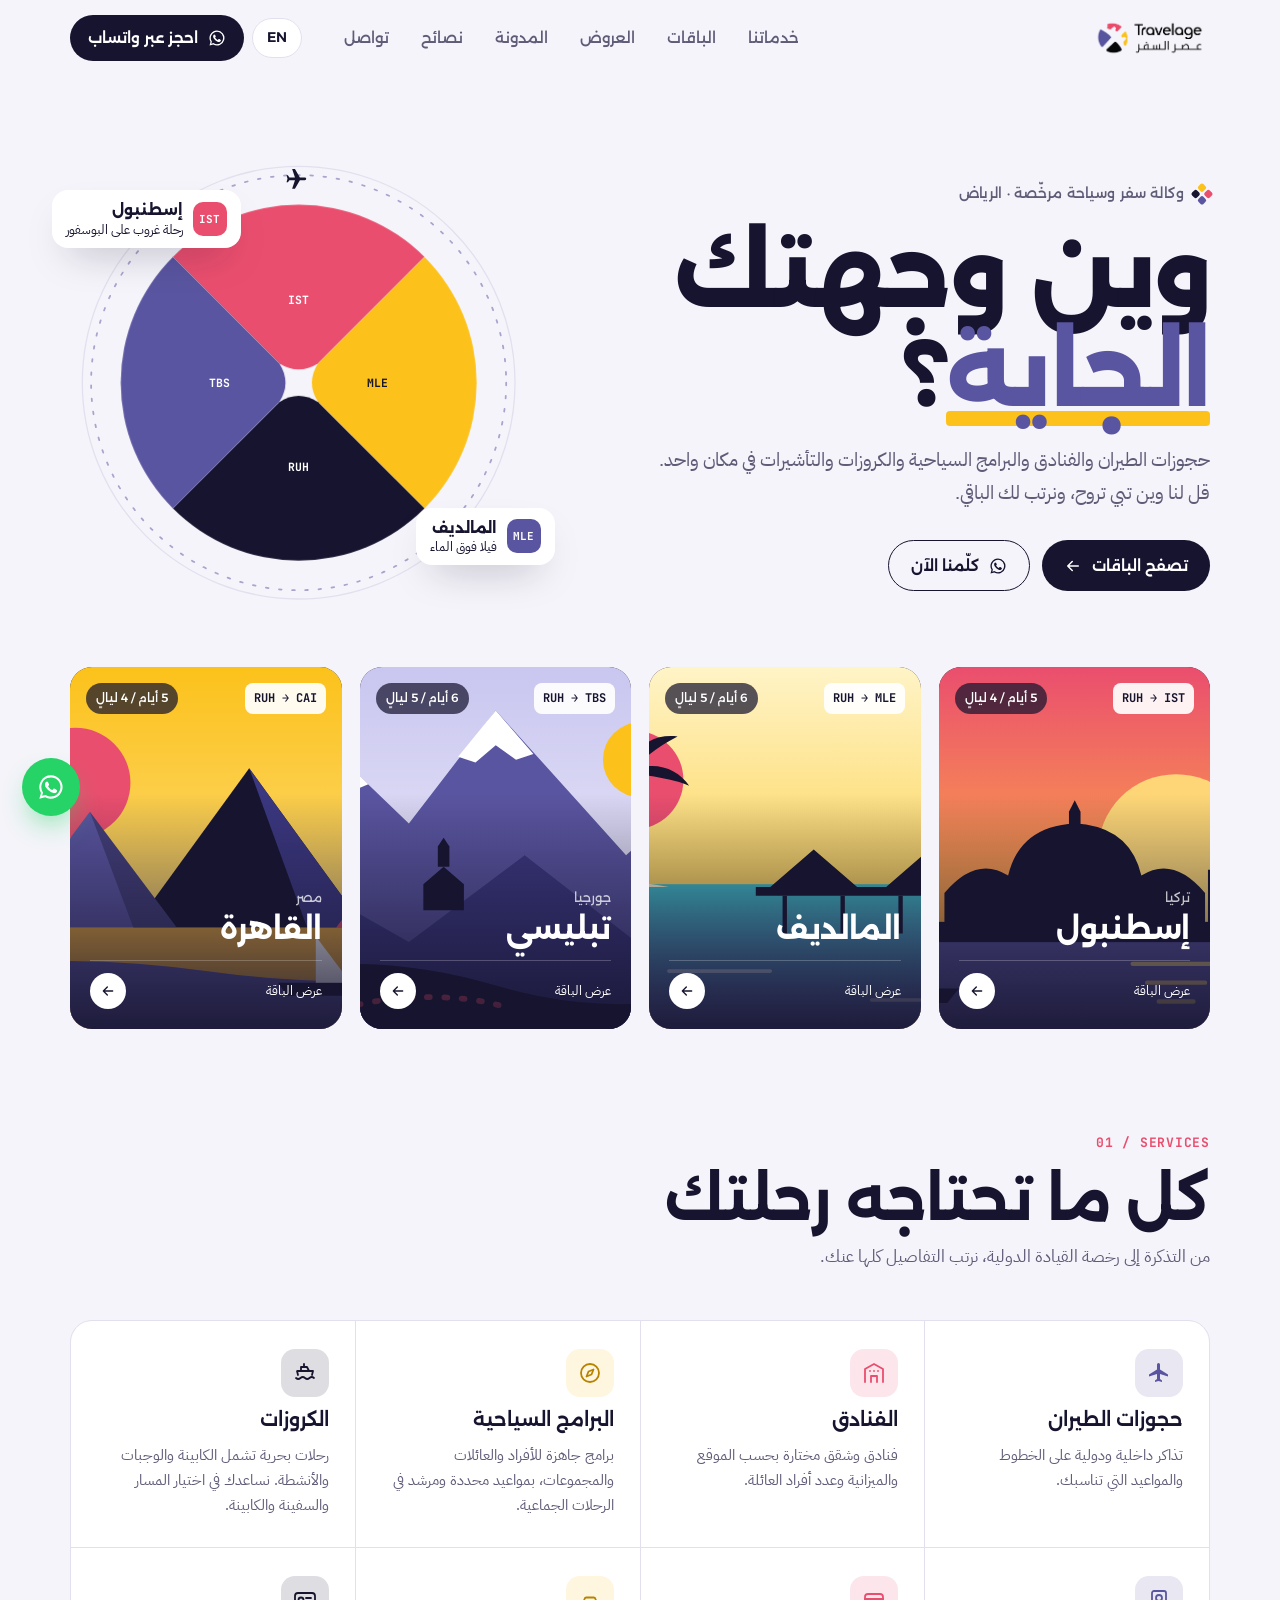
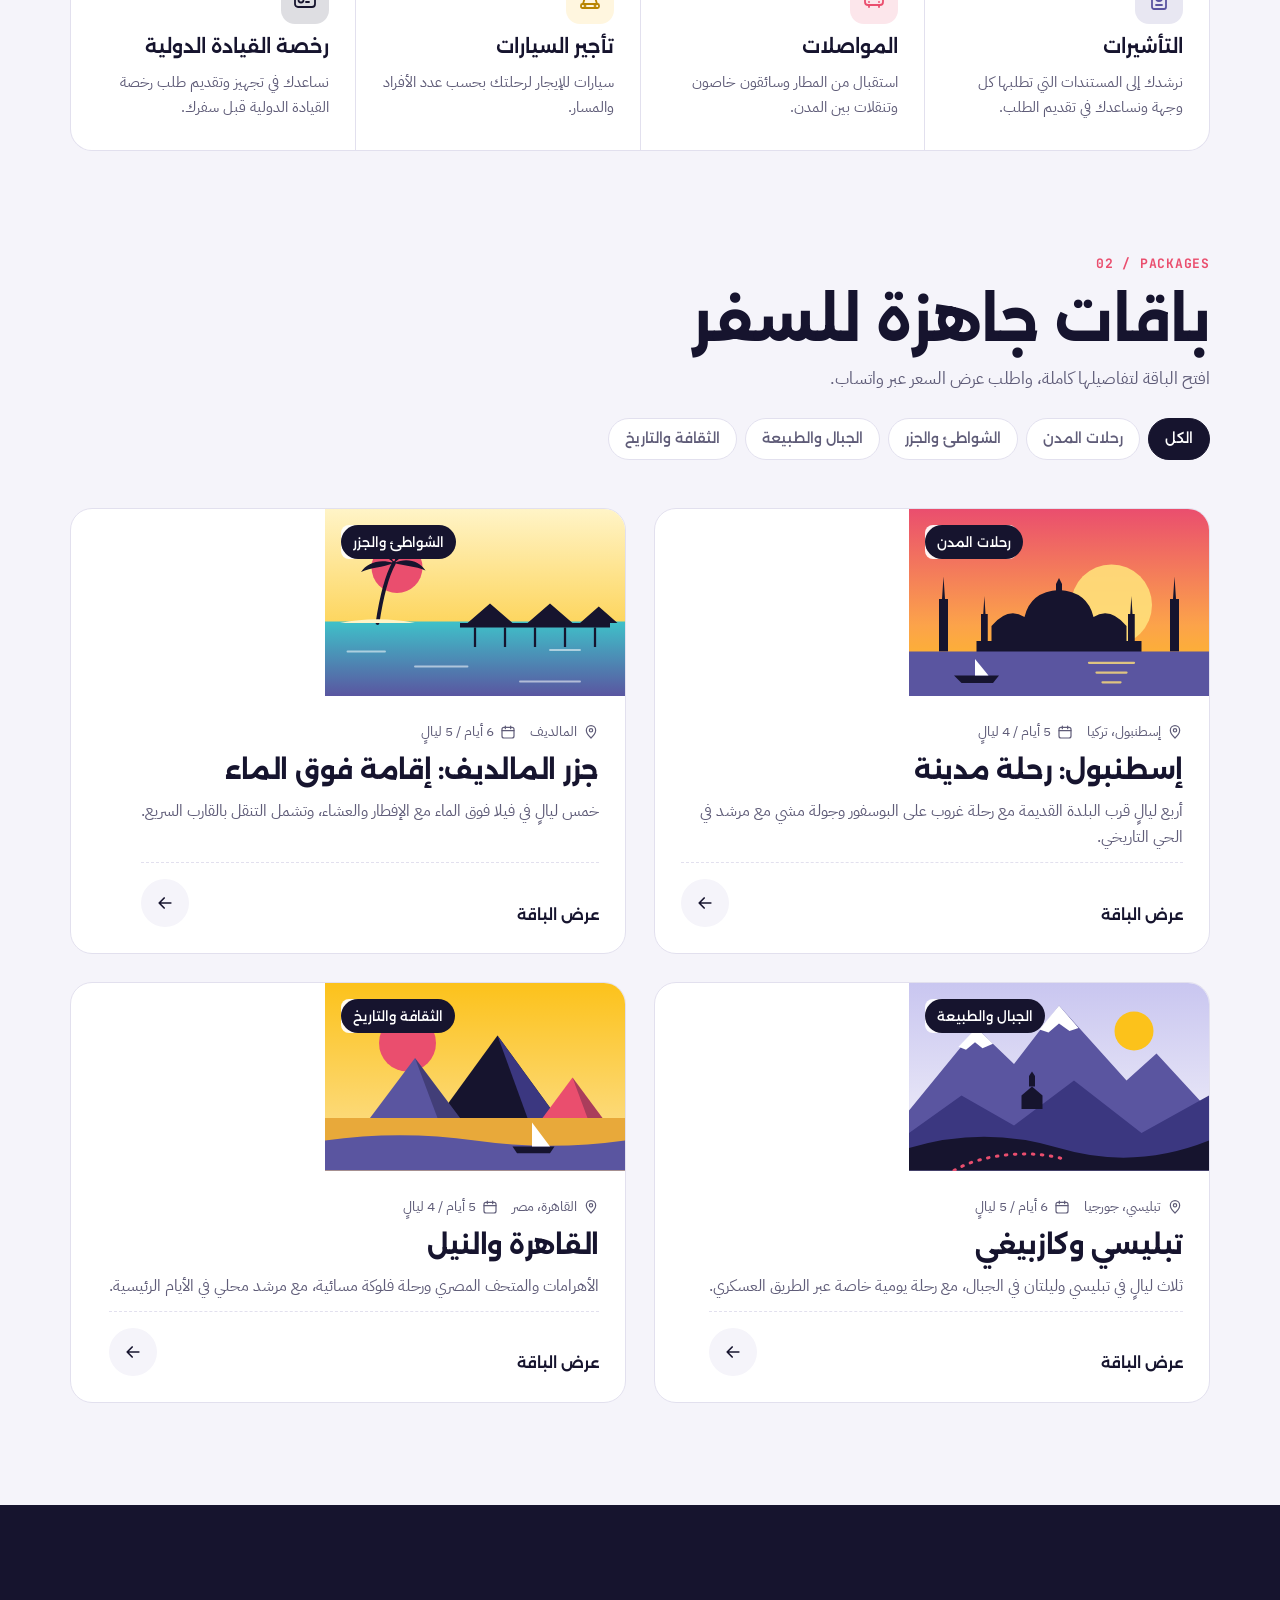
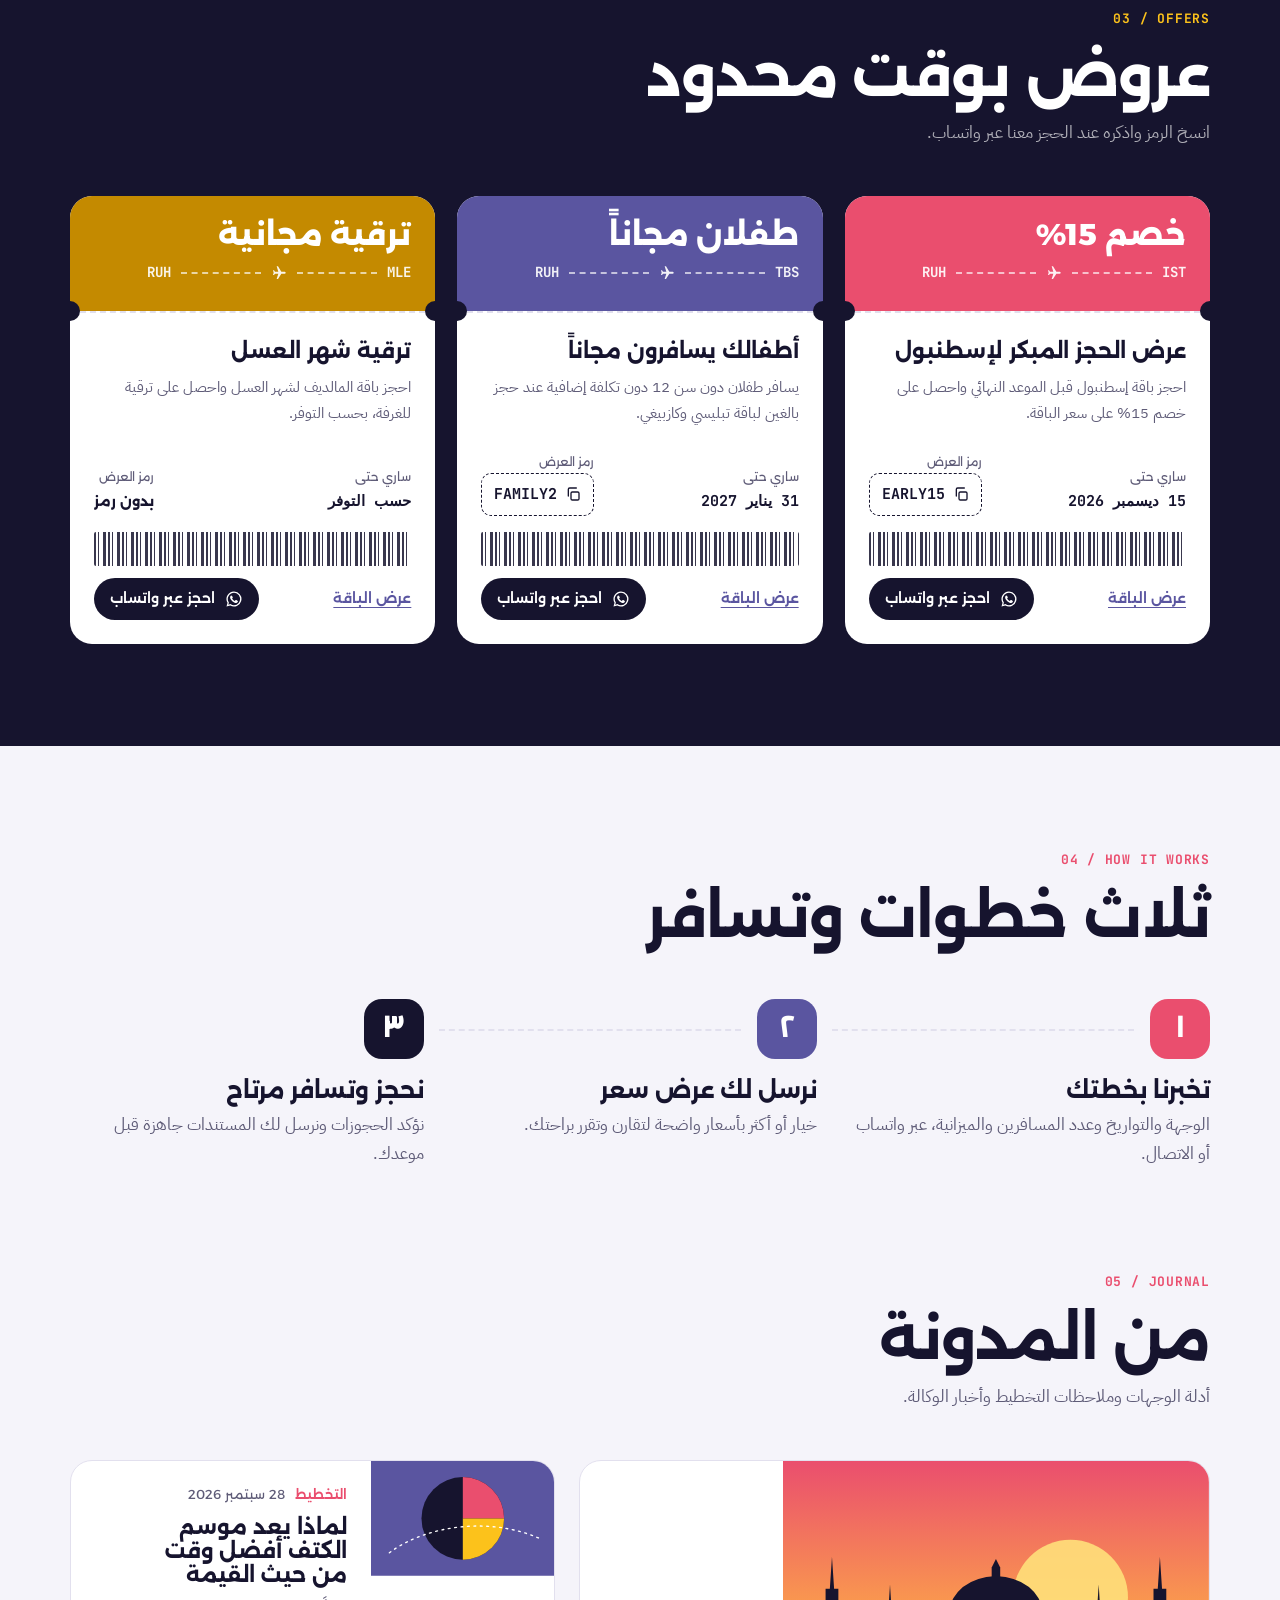
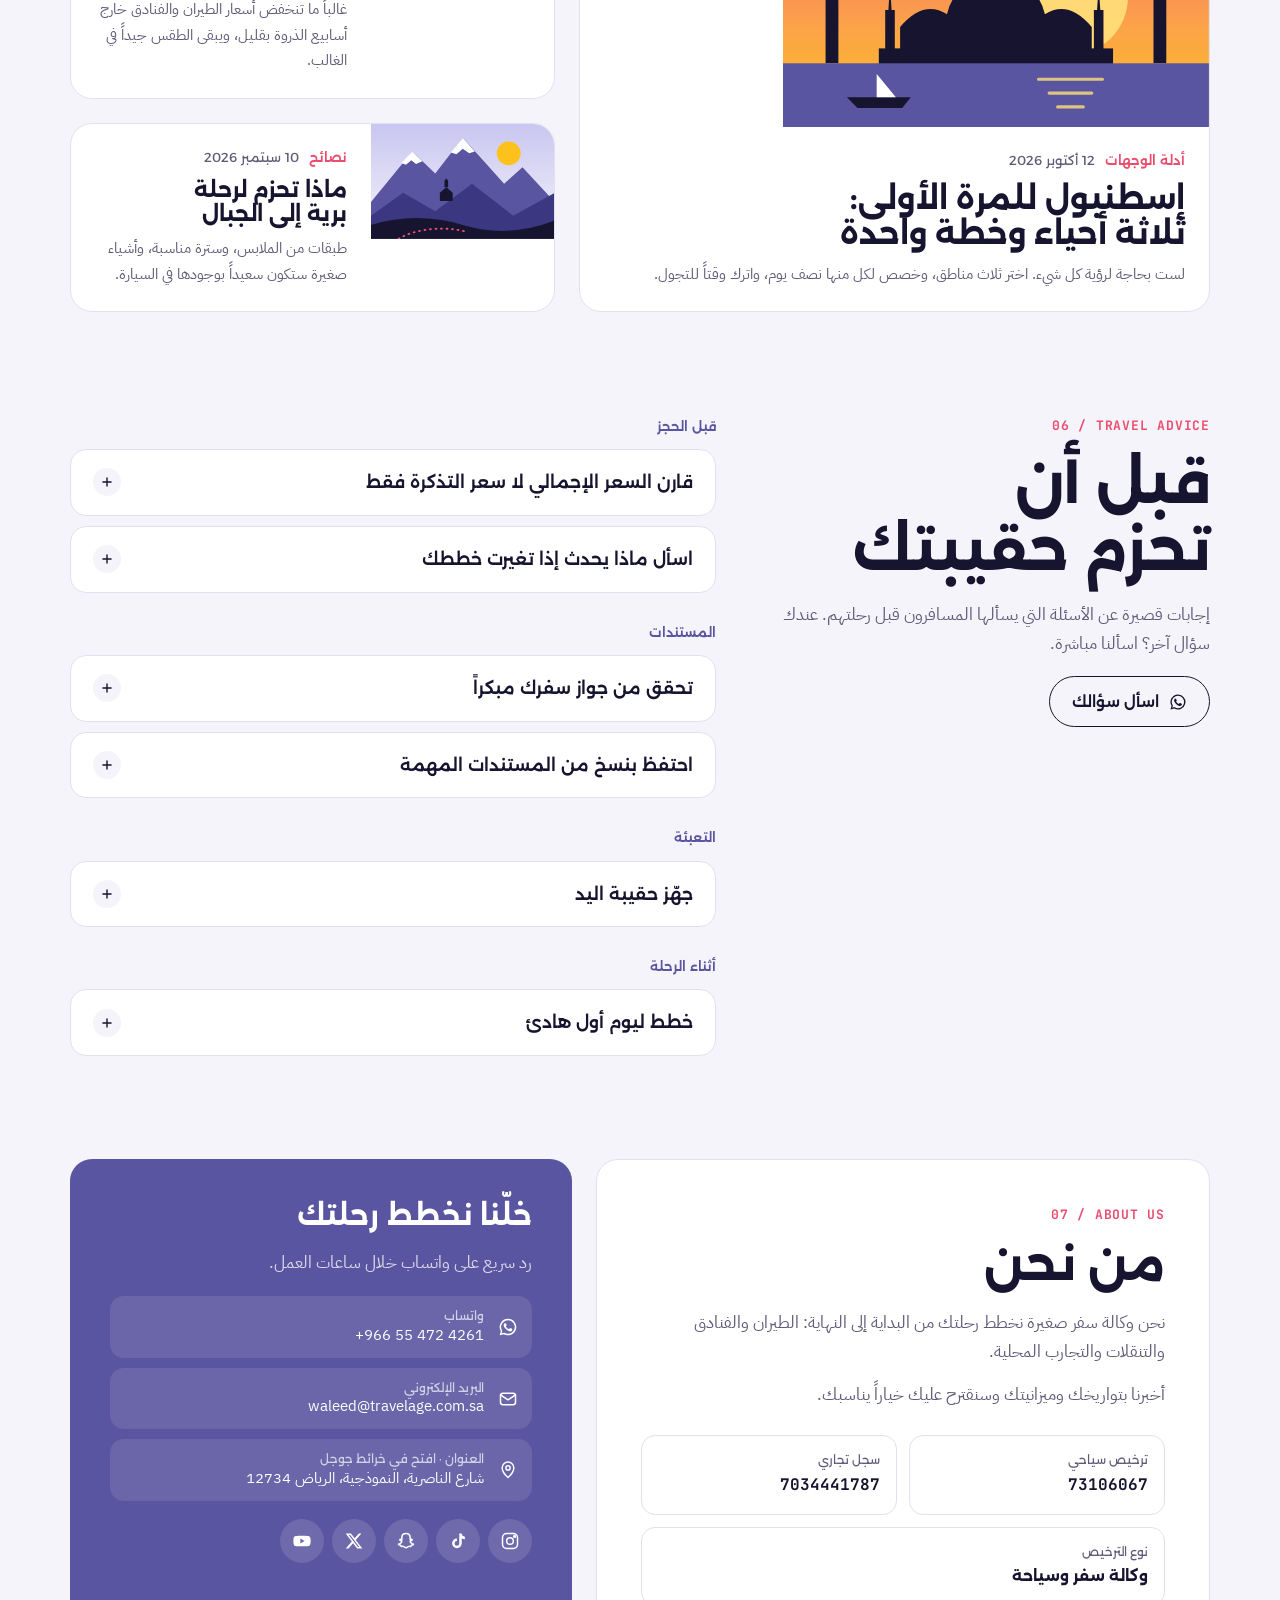
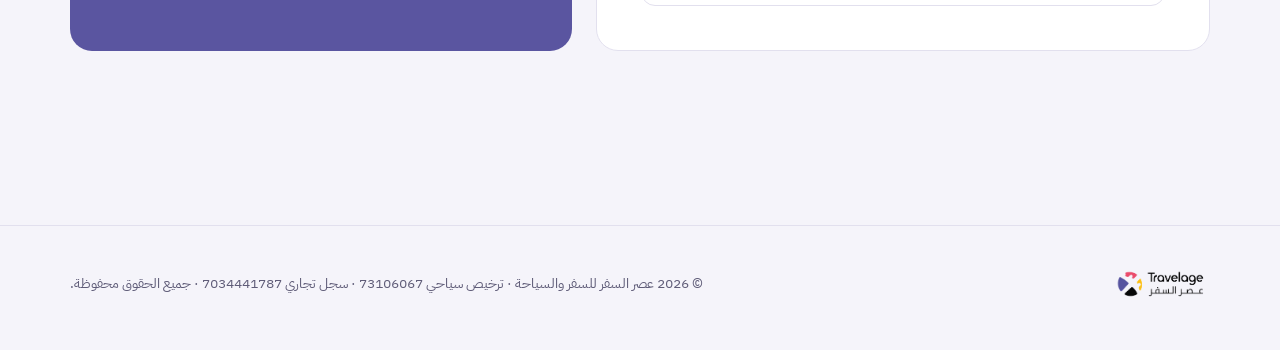
==== commit 79fc5006: "Update index.html" ====
--- a/index.html
+++ b/index.html
@@ -178,6 +178,11 @@
 .dest-card:hover .dc-go svg{transform:none}
 html[dir=rtl] .dest-card:hover .dc-go svg{transform:scaleX(-1)}
 
+.art{position:relative}
+.art img.ph,.dest-card img.ph{position:absolute;inset:0;width:100%;height:100%;object-fit:cover;transition:transform 1s cubic-bezier(.2,.8,.2,1)}
+.dest-card img.ph{z-index:-2}
+.pkg:hover .art img.ph,.dest-card:hover img.ph,.post:hover .art img.ph{transform:scale(1.05)}
+
 /* ---------- sections ---------- */
 section{padding-block:clamp(64px,8vw,112px)}
 .sec-head{display:flex;align-items:end;justify-content:space-between;gap:24px;margin-bottom:clamp(28px,4vw,48px);flex-wrap:wrap}
@@ -543,7 +548,8 @@
   <path d="M40 200c80-60 220-80 330-30" stroke="#fff" stroke-width="3" fill="none" stroke-dasharray="4 10" stroke-linecap="round"/>`
  };
  const k=P[code]?code:'GEN';
- return `<svg viewBox="0 0 400 250" preserveAspectRatio="xMidYMid slice" aria-hidden="true">${P[k]}</svg>`;
+ const ph={IST:'/dest-ist.jpg',MLE:'/dest-mle.jpg',TBS:'/dest-tbs.jpg',CAI:'/dest-cai.jpg'}[code];
+ return `<svg viewBox="0 0 400 250" preserveAspectRatio="xMidYMid slice" aria-hidden="true">${P[k]}</svg>`+(ph?`<img class="ph" src="${ph}" alt="" loading="lazy" onerror="this.remove()">`:'');
 }
 const imgCode={};D.packages.forEach(p=>imgCode[p.image]=p.code);
 const postArt=p=>poster(imgCode[p.image]||'GEN',p.id);
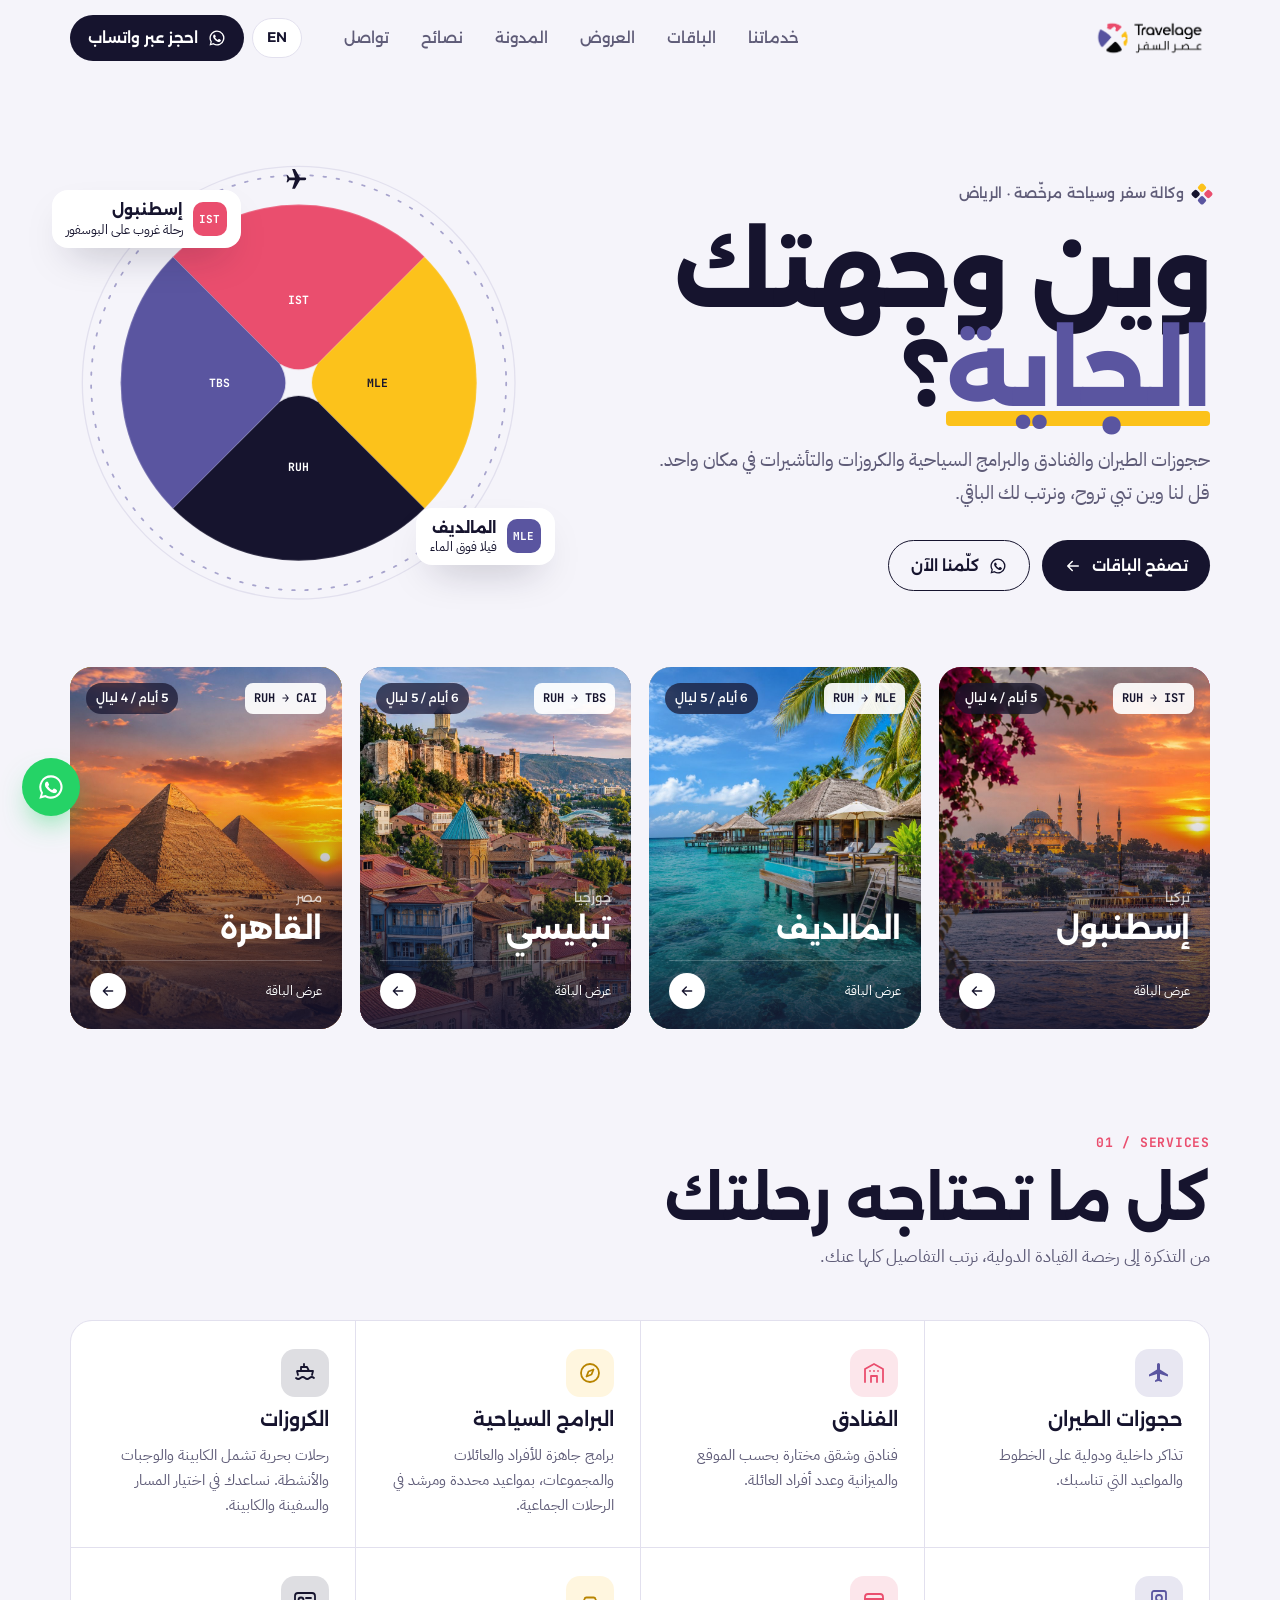
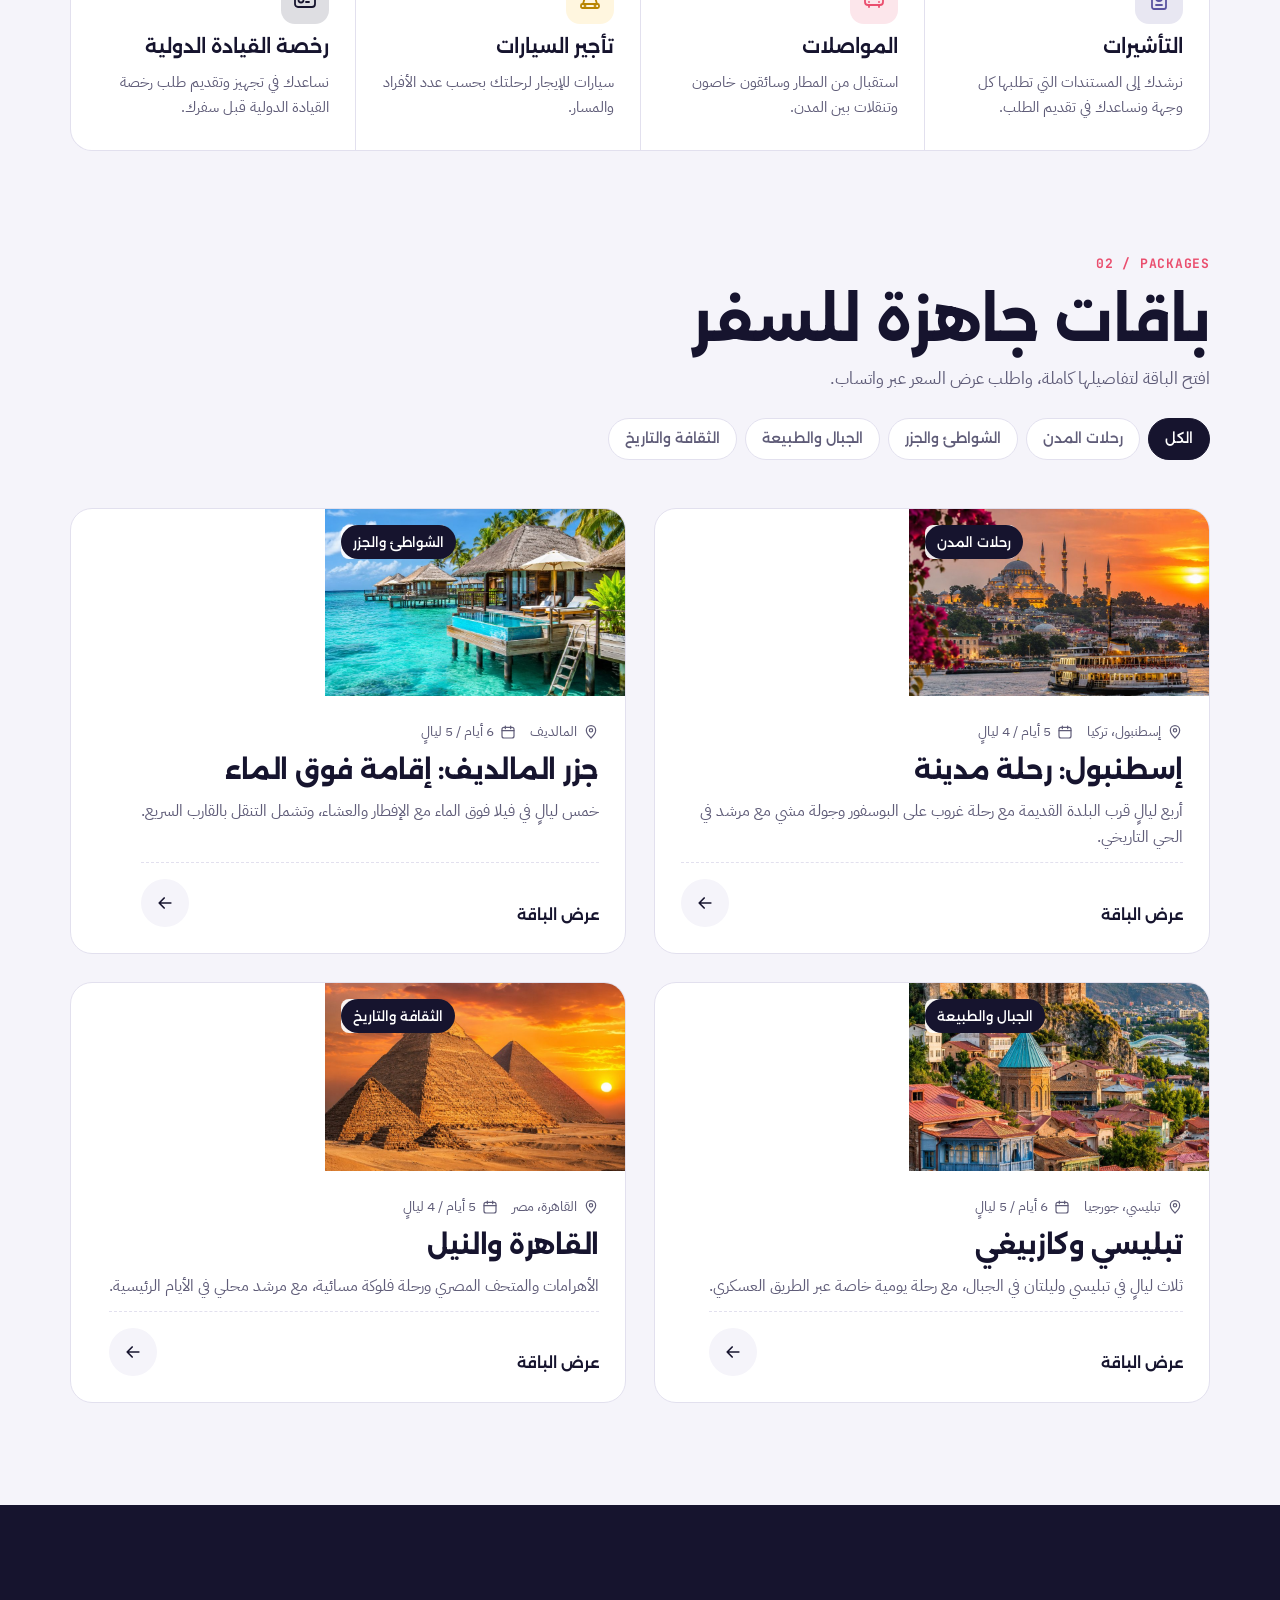
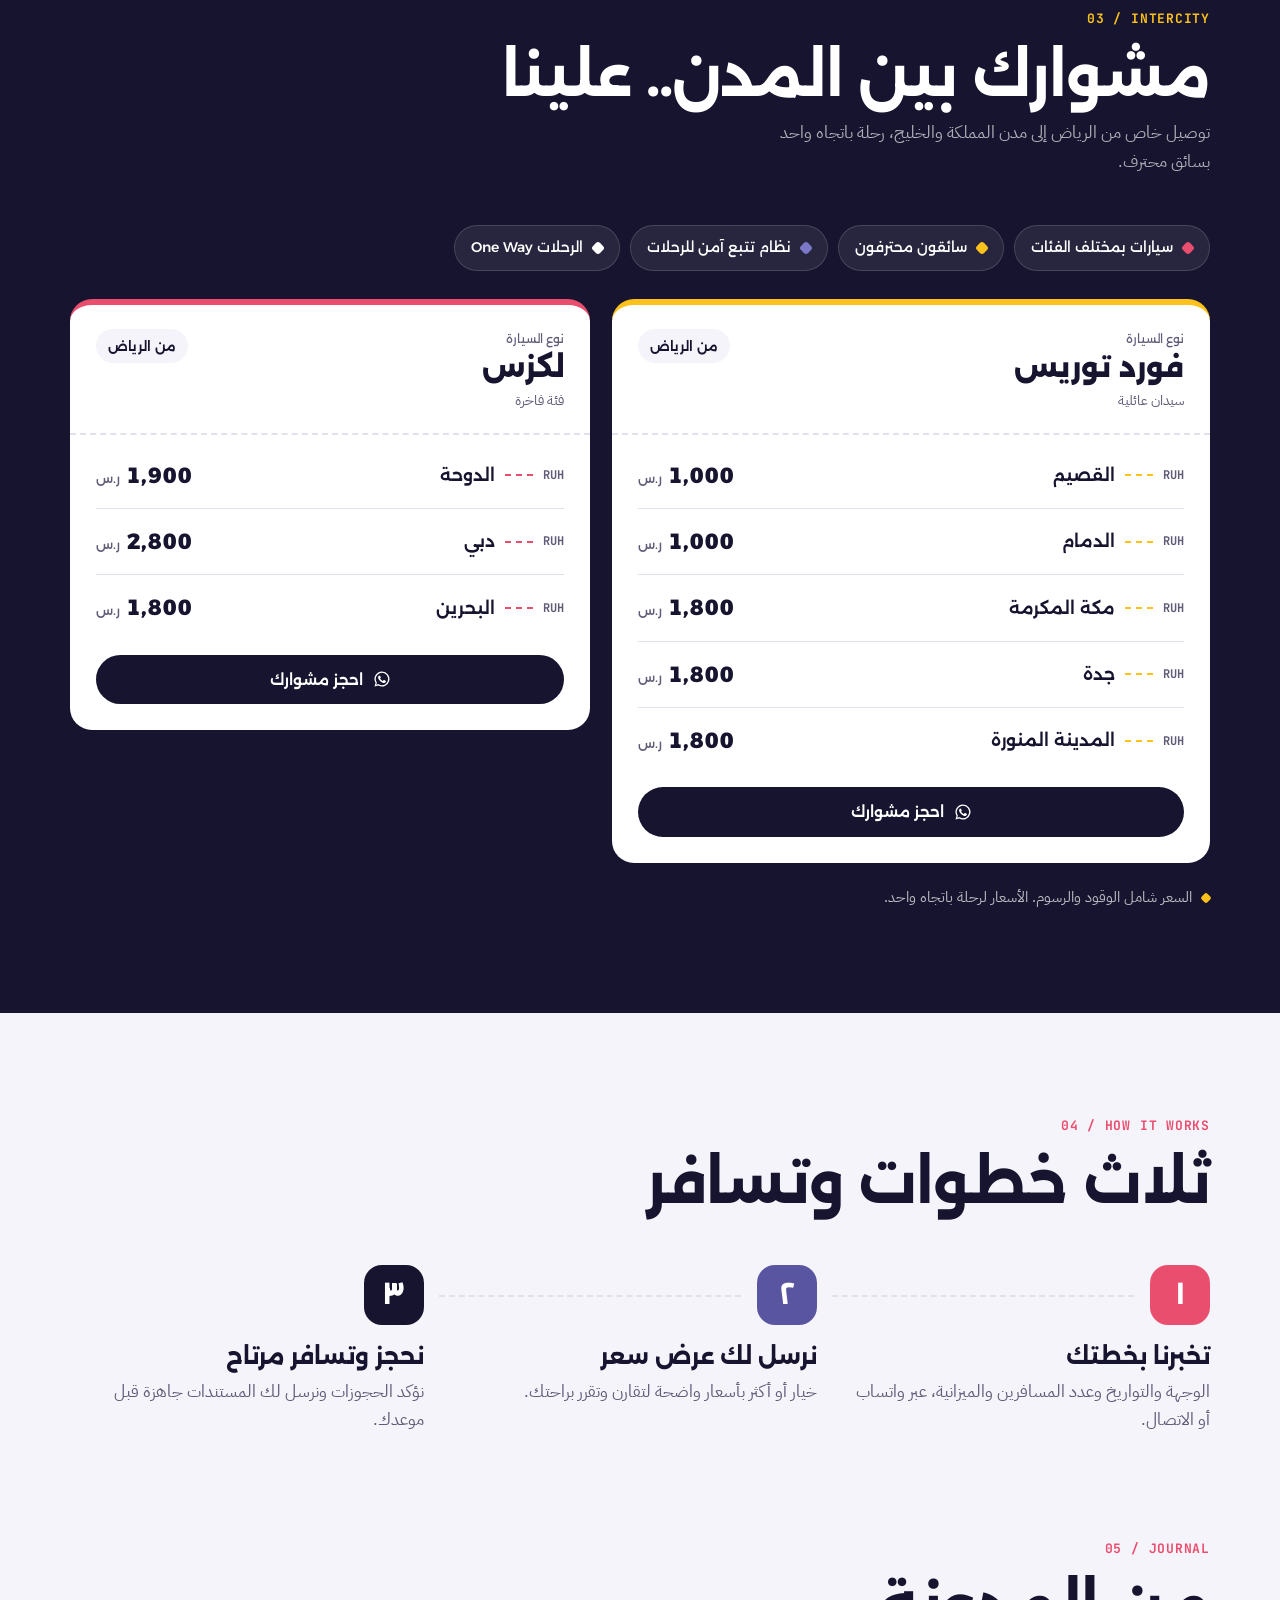
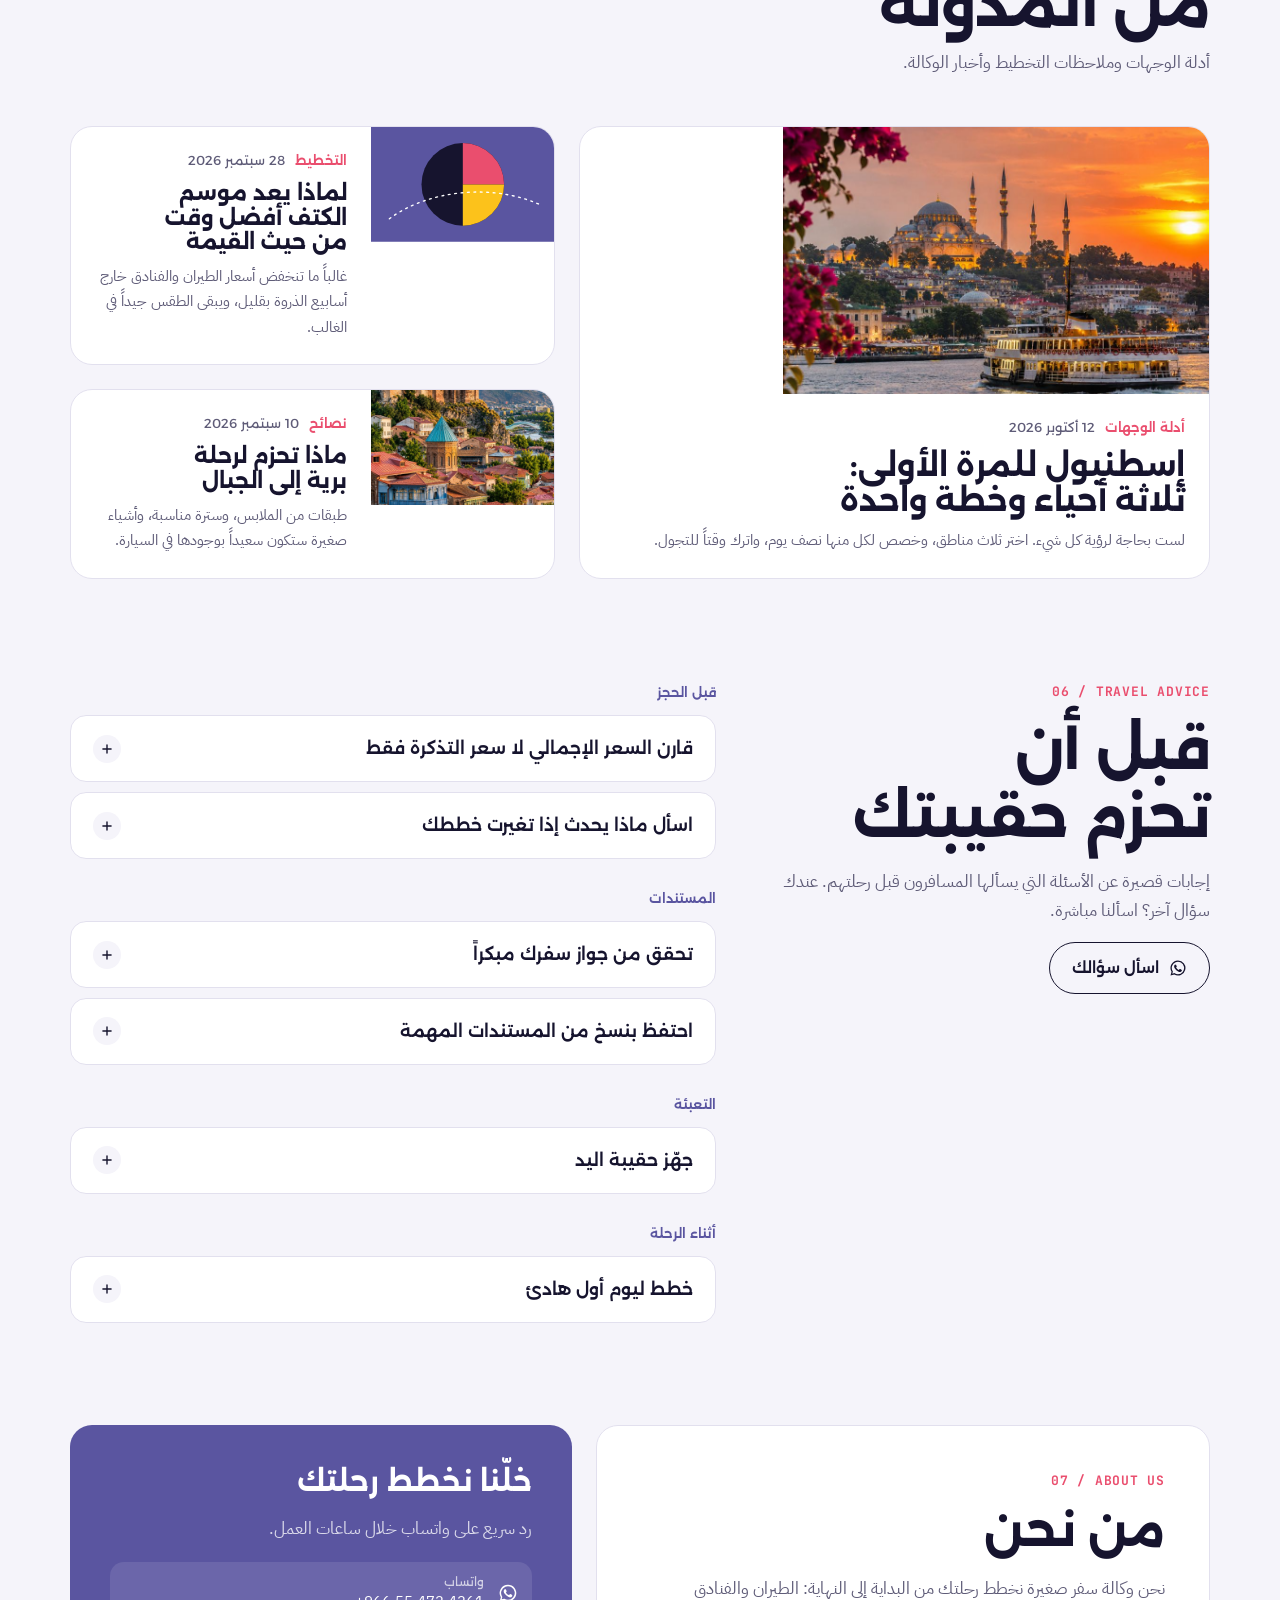
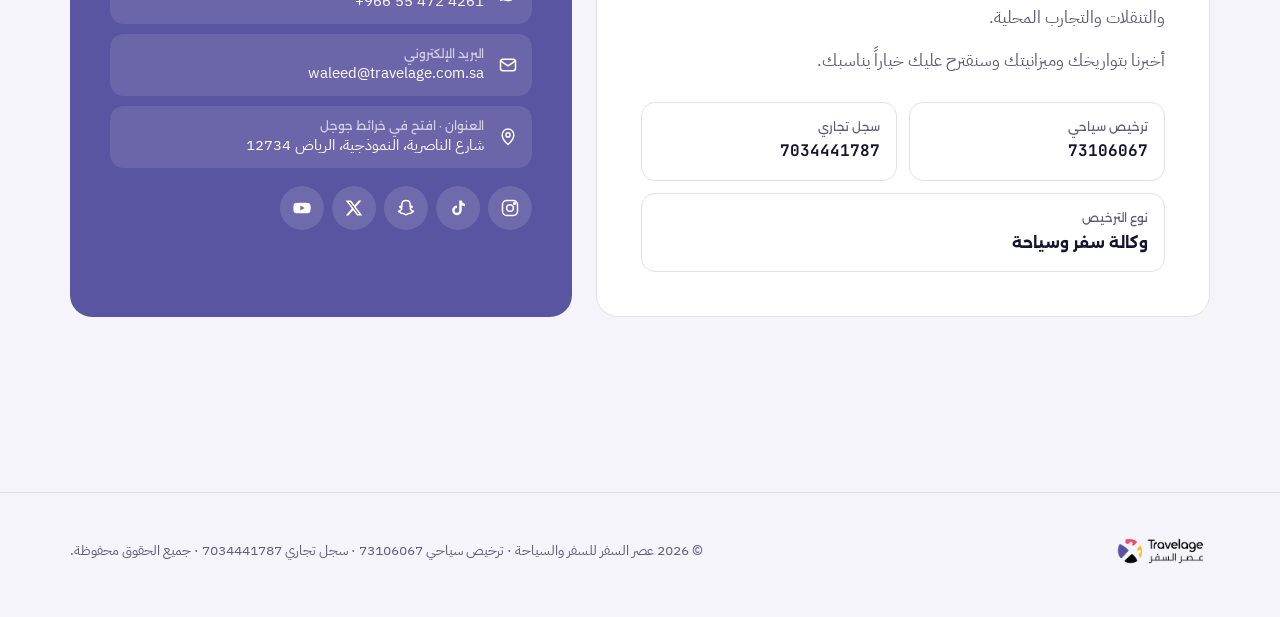
==== commit 5d7f506d: "Update index.html" ====
--- a/index.html
+++ b/index.html
@@ -252,6 +252,30 @@
 .barcode{height:34px;background:repeating-linear-gradient(90deg,var(--ink) 0 2px,transparent 2px 4px,var(--ink) 4px 5px,transparent 5px 9px,var(--ink) 9px 12px,transparent 12px 14px);opacity:.85;border-radius:2px;margin-top:4px}
 .pass .link{font-family:var(--display);font-size:14px;font-weight:600;color:var(--indigo);background:none;border:0;padding:0;text-align:start;text-decoration:underline;text-underline-offset:4px}
 
+/* intercity transfers */
+.tr-feats{display:flex;flex-wrap:wrap;gap:10px;margin-bottom:28px}
+.tr-feat{display:inline-flex;align-items:center;gap:10px;padding:10px 16px;border-radius:999px;background:rgba(255,255,255,.08);border:1px solid rgba(255,255,255,.14);font-family:var(--display);font-size:14px;font-weight:500}
+.tr-feat i{width:10px;height:10px;border-radius:3px;transform:rotate(45deg)}
+.tr-grid{display:grid;grid-template-columns:1.15fr 1fr;gap:22px;align-items:start}
+.tr-card{background:#fff;color:var(--ink);border-radius:var(--r);overflow:hidden;border-top:6px solid var(--c);display:flex;flex-direction:column}
+.tr-top{display:flex;justify-content:space-between;align-items:flex-start;gap:12px;padding:24px 26px 18px;border-bottom:2px dashed var(--line)}
+.tr-top small{display:block;font-size:12px;color:var(--muted);font-family:var(--display)}
+.tr-top h3{font-size:28px;font-weight:800;margin:2px 0}
+.tr-top span{font-size:14px;color:var(--muted)}
+.tr-top .tr-from{font-family:var(--display);font-size:13px;font-weight:600;background:var(--paper);color:var(--ink);padding:6px 12px;border-radius:999px;white-space:nowrap}
+.tr-rows{list-style:none;margin:0;padding:8px 26px}
+.tr-rows li{display:flex;justify-content:space-between;align-items:center;gap:12px;padding:14px 0;border-bottom:1px solid var(--line)}
+.tr-rows li:last-child{border-bottom:0}
+.tr-city{display:flex;align-items:center;gap:10px;font-family:var(--display);font-weight:600;font-size:17px}
+.tr-city b{font-family:var(--mono);font-size:12px;color:var(--muted);font-weight:700}
+.tr-city i{width:28px;border-top:2px dashed var(--c)}
+.tr-price{font-family:var(--display);font-weight:800;font-size:22px;font-variant-numeric:tabular-nums;white-space:nowrap}
+.tr-price em{font-style:normal;font-size:13px;font-weight:500;color:var(--muted)}
+.tr-btn{margin:6px 26px 26px;justify-content:center}
+.tr-note{margin:22px 0 0;color:rgba(255,255,255,.7);font-size:15px;display:flex;align-items:center;gap:10px}
+.tr-note::before{content:"";width:8px;height:8px;border-radius:2px;background:var(--sun);transform:rotate(45deg)}
+@media (max-width:860px){.tr-grid{grid-template-columns:1fr}}
+
 /* steps */
 .steps{display:grid;grid-template-columns:repeat(3,1fr);gap:clamp(18px,3vw,40px);counter-reset:s;position:relative}
 .step{position:relative;padding-top:78px}
@@ -631,15 +655,15 @@
  </div></section>
 
  <section id="offers" class="offers-sec"><div class="wrap">
-  <div class="sec-head"><div><span class="kicker">03 / ${t('offK')}</span><h2>${t('offT')}</h2><p>${t('offP')}</p></div></div>
-  <div class="offers">${vis(D.offers).map((o,i)=>{const p=D.packages.find(x=>x.id===o.packageId);const c=['var(--coral)','var(--indigo)','#C48A00'][i%3];
-   return `<article class="pass" style="--c:${c}"><div class="stub"><div class="badge">${esc(L(o,'badge'))}</div><div class="route"><span>RUH</span><i></i>${I.plane.replace('<svg','<svg width="16" height="16" style="transform:rotate(90deg)"')}<i></i><span>${esc(p?p.code:'')}</span></div><div class="perf"></div></div>
-   <div class="main"><h3>${esc(L(o,'title'))}</h3><p>${esc(L(o,'blurb'))}</p>
-   <div class="fields"><div><small>${t('until')}</small><b>${o.validUntil?fmtDate(o.validUntil):t('always')}</b></div>
-   ${o.code?`<div><small>${t('code')}</small><button class="copy" type="button" data-copy="${esc(o.code)}">${esc(o.code)} ${I.copy}</button></div>`:`<div><small>${t('code')}</small><b style="font-family:var(--display);font-size:14px">${t('noCode')}</b></div>`}</div>
-   <div class="barcode" aria-hidden="true"></div>
-   <div style="display:flex;justify-content:space-between;gap:12px;align-items:center;flex-wrap:wrap">${p?`<button class="link" type="button" data-pkg="${p.id}">${t('viewPkg')}</button>`:'<span></span>'}<a class="btn btn-ink" style="padding:9px 16px;font-size:14px" target="_blank" rel="noopener" href="${wa(t('waOffer')(L(o,'title'),o.code))}">${I.wa} ${t('wa')}</a></div>
-   </div></article>`;}).join('')}</div>
+  <div class="sec-head"><div><span class="kicker">03 / ${ar()?'INTERCITY':'INTERCITY'}</span><h2>${ar()?'مشوارك بين المدن.. علينا':'Your intercity trip, on us'}</h2><p>${ar()?'توصيل خاص من الرياض إلى مدن المملكة والخليج، رحلة باتجاه واحد بسائق محترف.':'Private one-way transfers from Riyadh to cities across Saudi Arabia and the Gulf, with a professional driver.'}</p></div></div>
+  <div class="tr-feats">${(ar()?['سيارات بمختلف الفئات','سائقون محترفون','نظام تتبع آمن للرحلات','الرحلات One Way']:['Cars in every class','Professional drivers','Safe trip tracking','One-way trips']).map((f,i)=>`<span class="tr-feat"><i style="background:${['var(--coral)','var(--sun)','#7C77C9','#fff'][i]}"></i>${f}</span>`).join('')}</div>
+  <div class="tr-grid">${[
+   {car:ar()?'فورد توريس':'Ford Taurus',cls:ar()?'سيدان عائلية':'Family sedan',c:'var(--sun)',rows:[['القصيم','Qassim',1000],['الدمام','Dammam',1000],['مكة المكرمة','Makkah',1800],['جدة','Jeddah',1800],['المدينة المنورة','Madinah',1800]]},
+   {car:ar()?'لكزس':'Lexus',cls:ar()?'فئة فاخرة':'Luxury class',c:'var(--coral)',rows:[['الدوحة','Doha',1900],['دبي','Dubai',2800],['البحرين','Bahrain',1800]]}
+  ].map(g=>`<article class="tr-card" style="--c:${g.c}"><div class="tr-top"><div><small>${ar()?'نوع السيارة':'Car'}</small><h3>${g.car}</h3><span>${g.cls}</span></div><span class="tr-from">${ar()?'من الرياض':'From Riyadh'}</span></div>
+   <ul class="tr-rows">${g.rows.map(r=>`<li><span class="tr-city"><b>RUH</b><i></i>${ar()?r[0]:r[1]}</span><span class="tr-price">${num(r[2])} <em>${t('cur')}</em></span></li>`).join('')}</ul>
+   <a class="btn btn-ink tr-btn" target="_blank" rel="noopener" href="${wa(ar()?`مرحباً، أرغب في حجز مشوار بين المدن بسيارة ${g.car}.`:`Hello, I would like to book an intercity trip by ${g.car}.`)}">${I.wa} ${ar()?'احجز مشوارك':'Book your trip'}</a></article>`).join('')}</div>
+  <p class="tr-note">${ar()?'السعر شامل الوقود والرسوم. الأسعار لرحلة باتجاه واحد.':'Prices include fuel and fees. One-way trip prices.'}</p>
  </div></section>
 
  <section id="how"><div class="wrap">
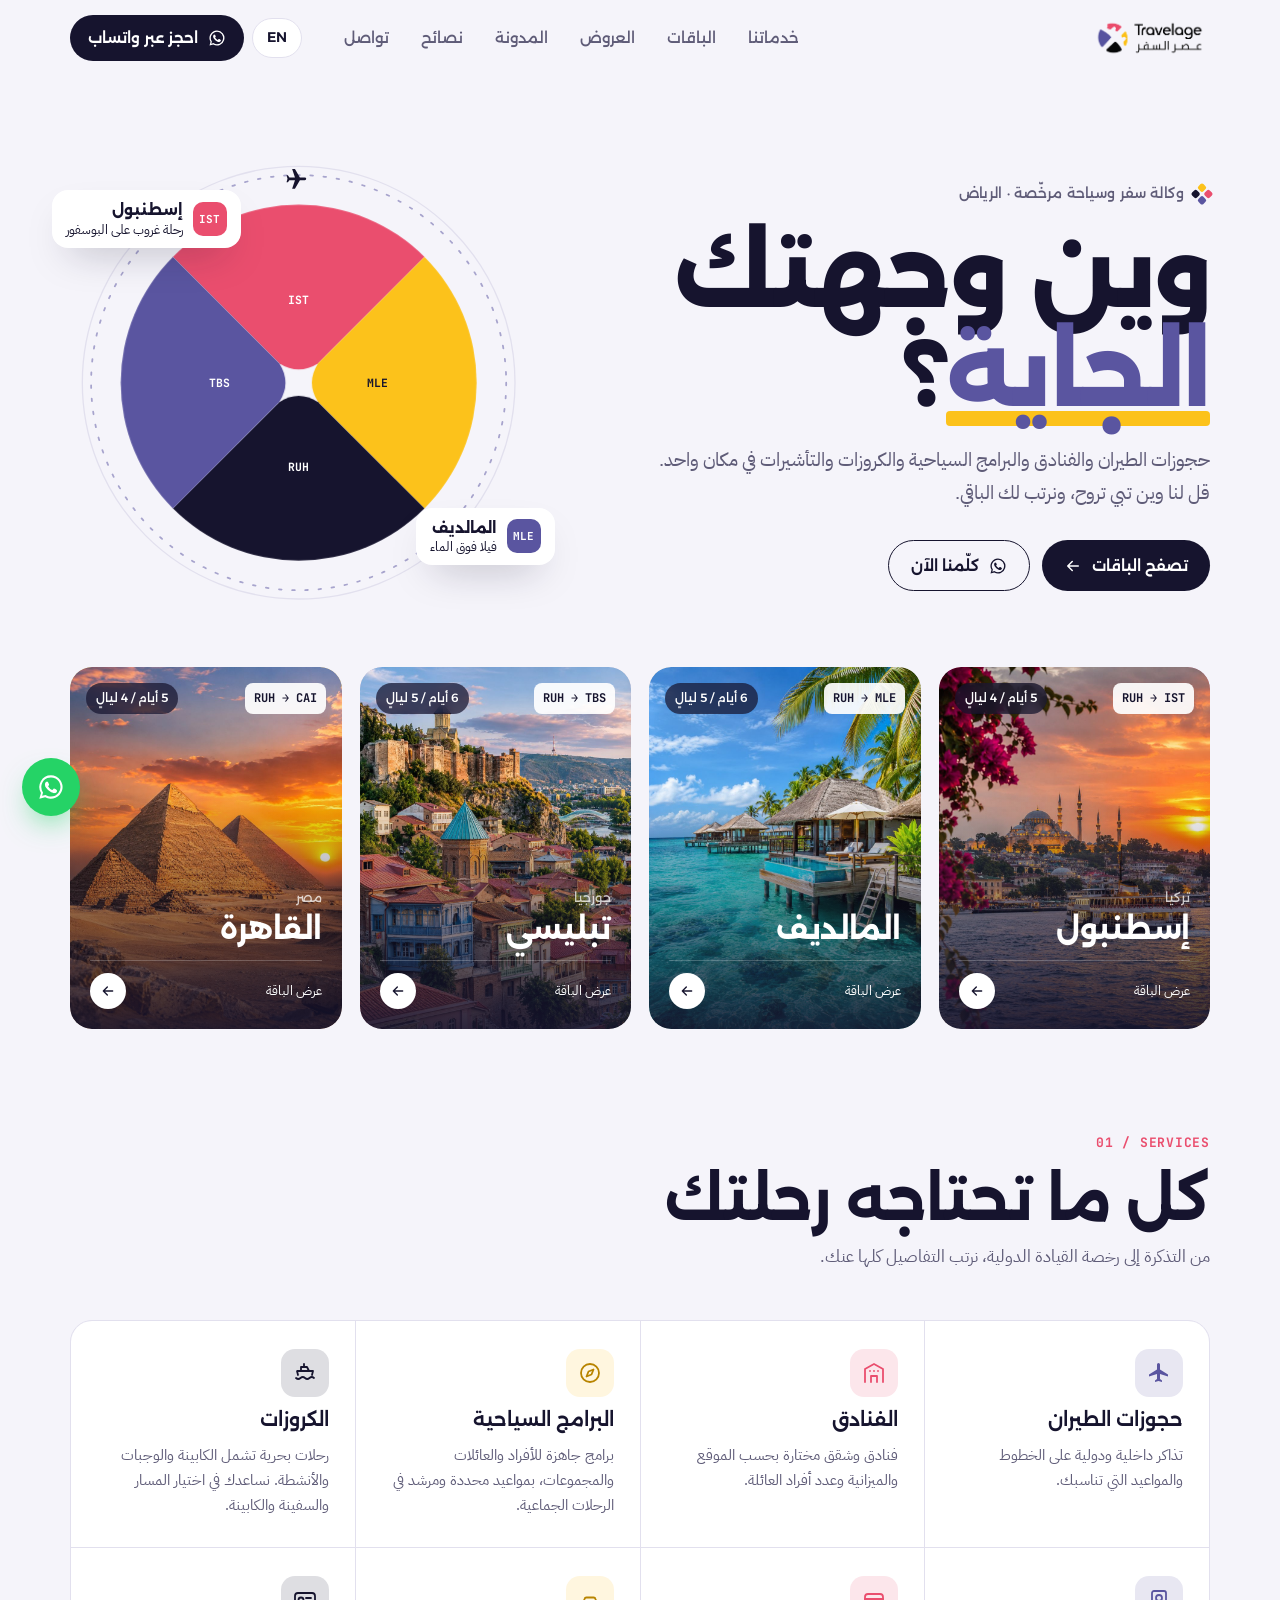
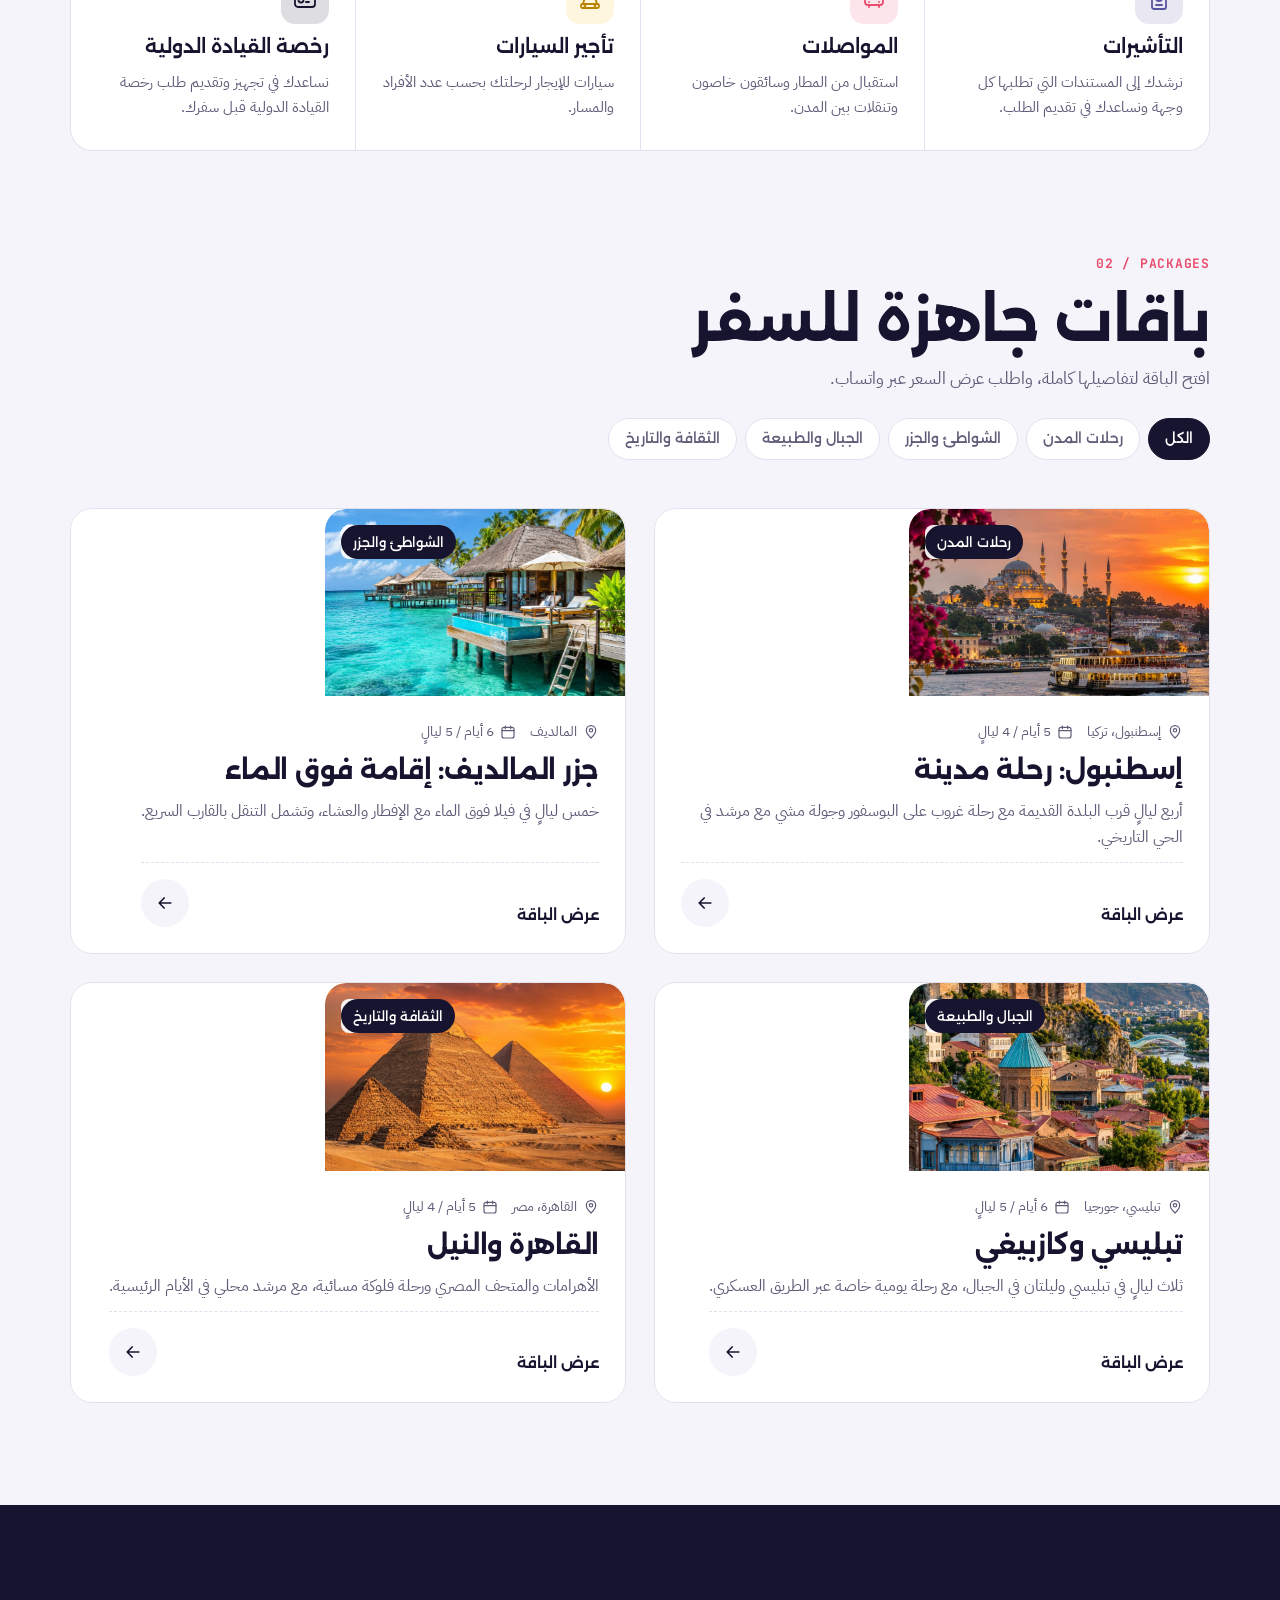
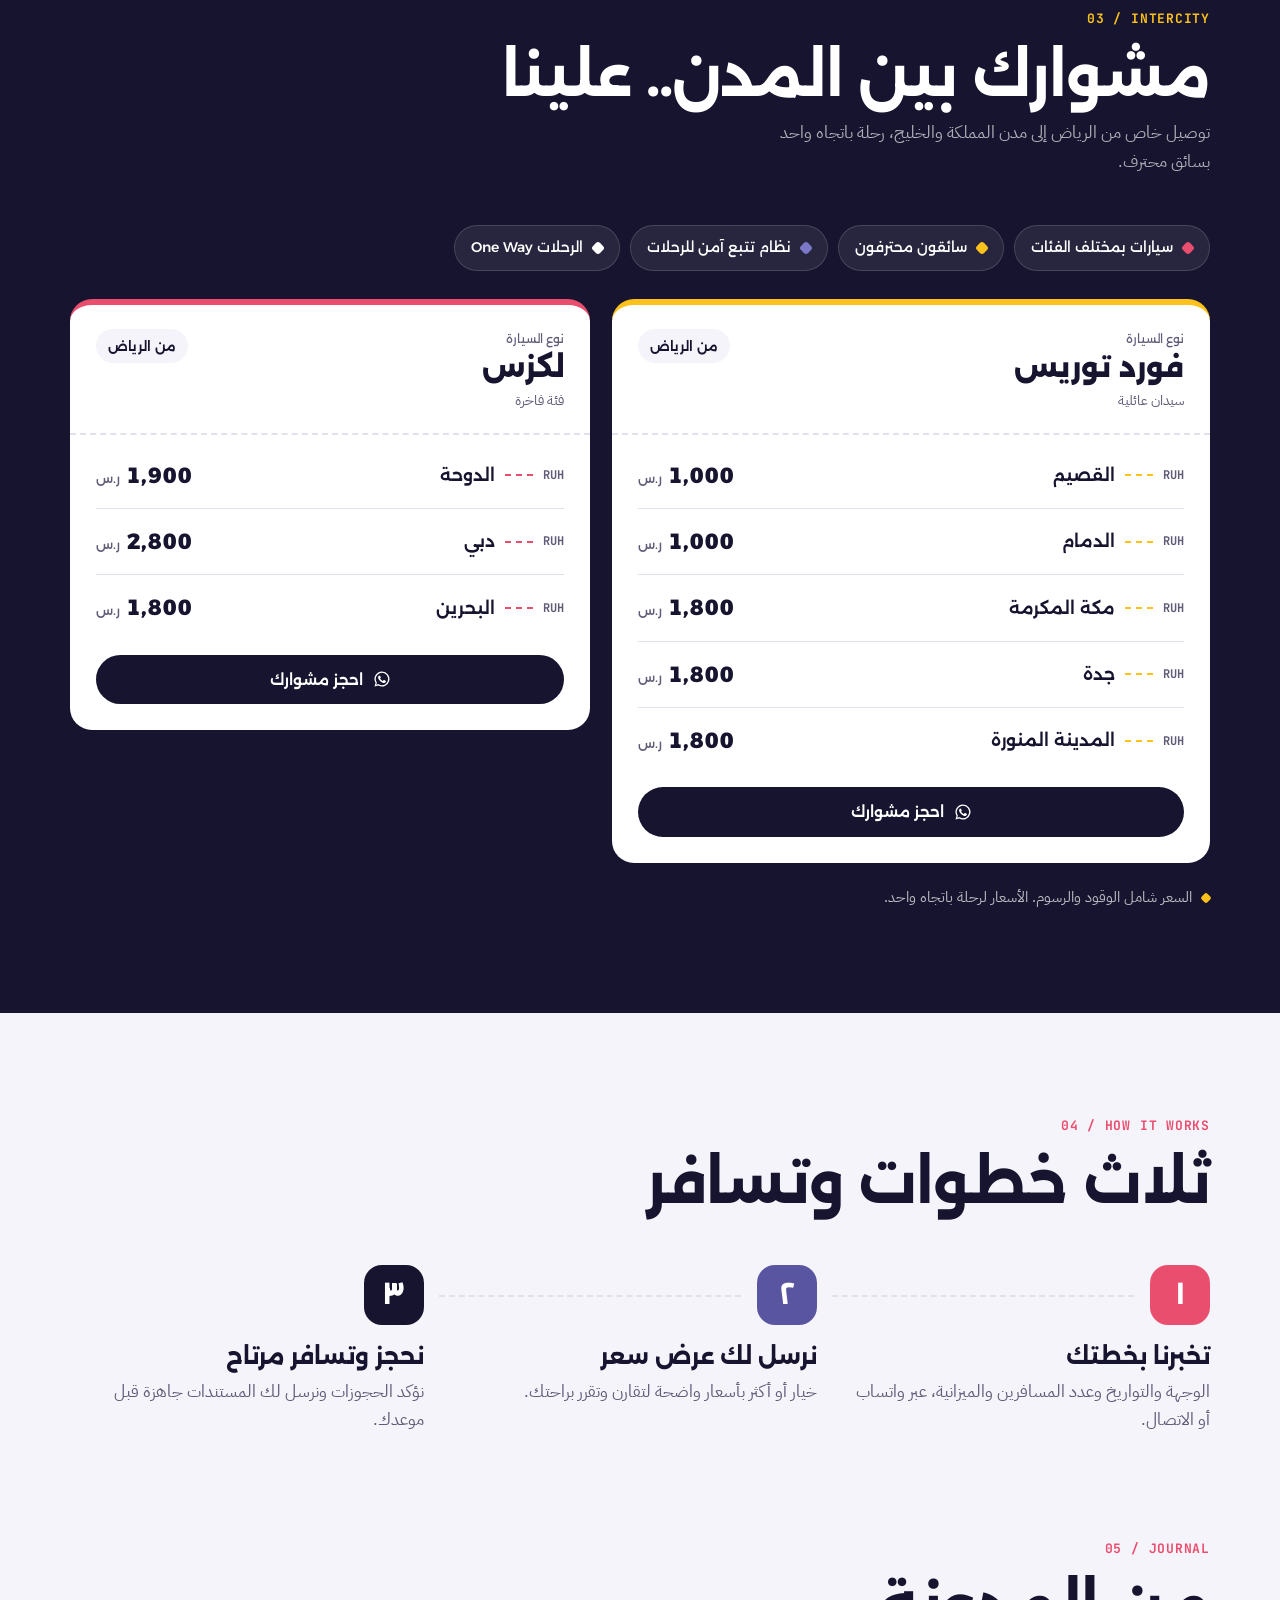
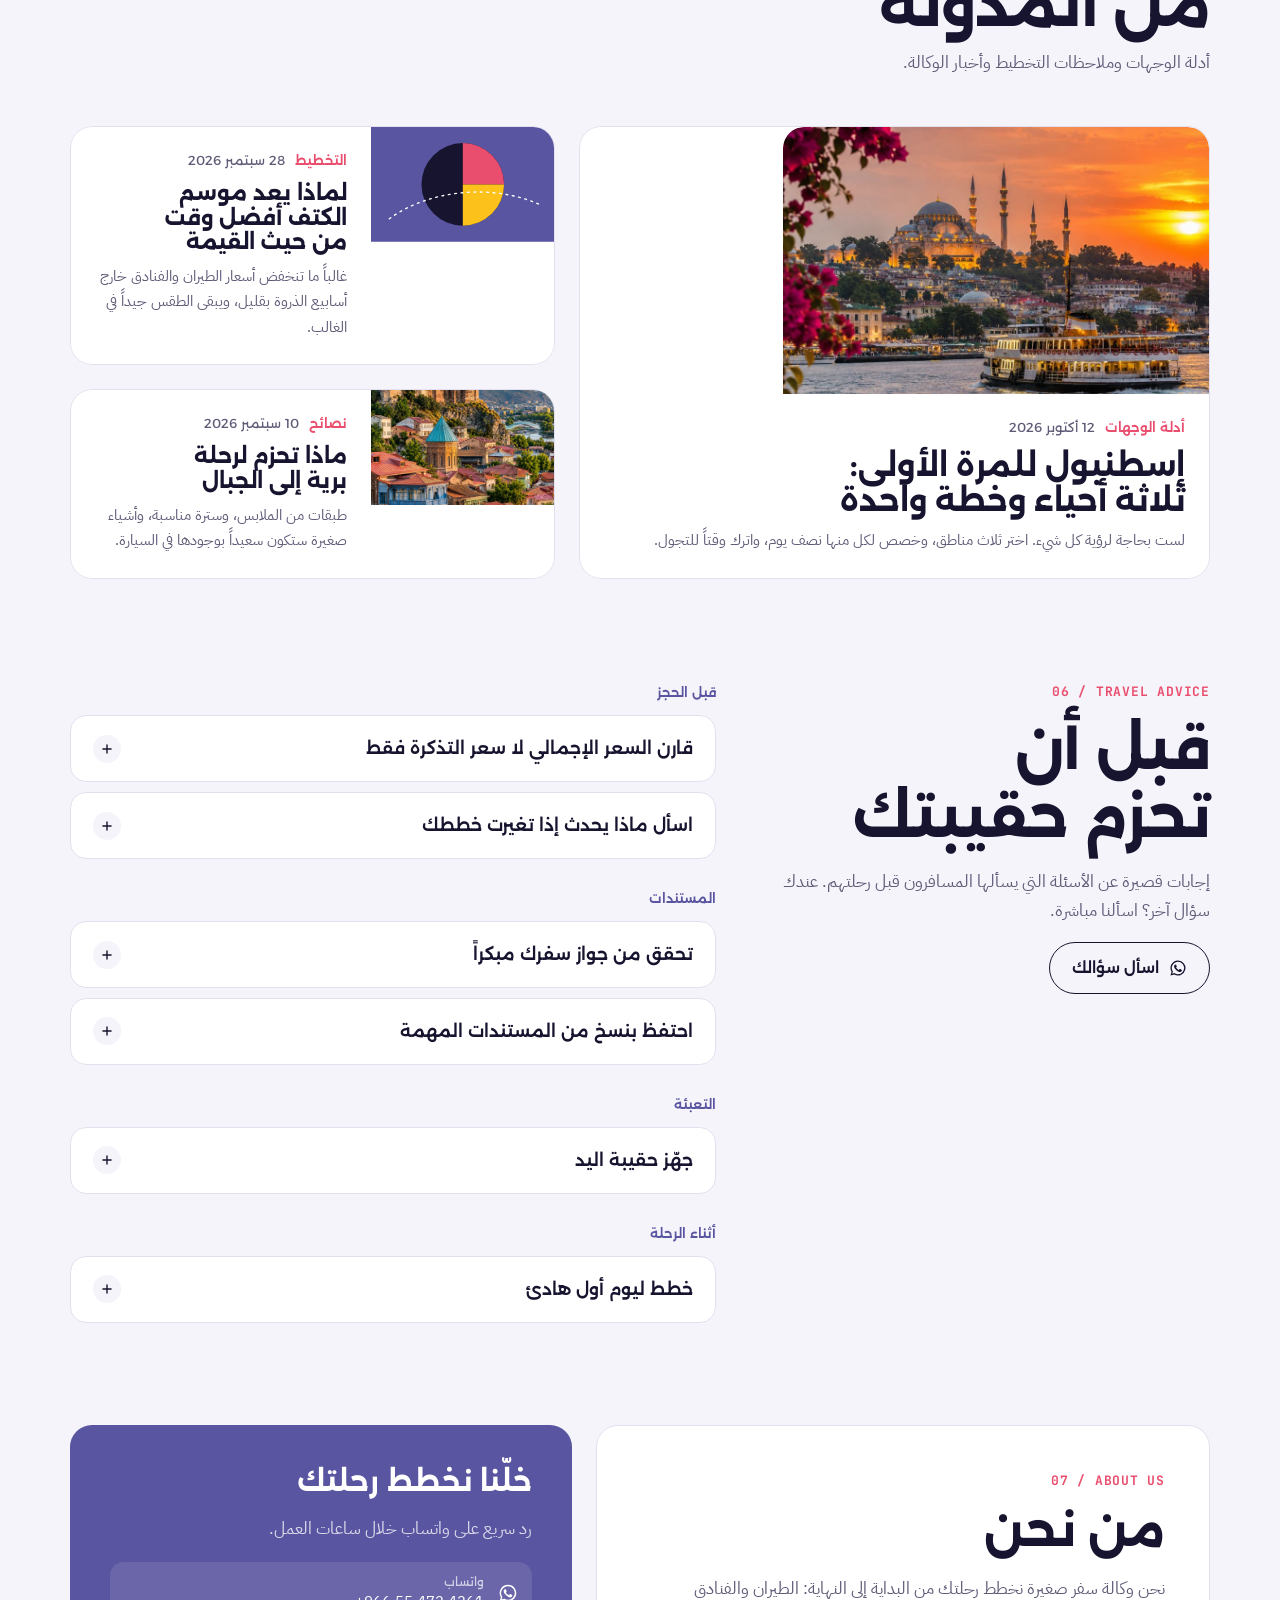
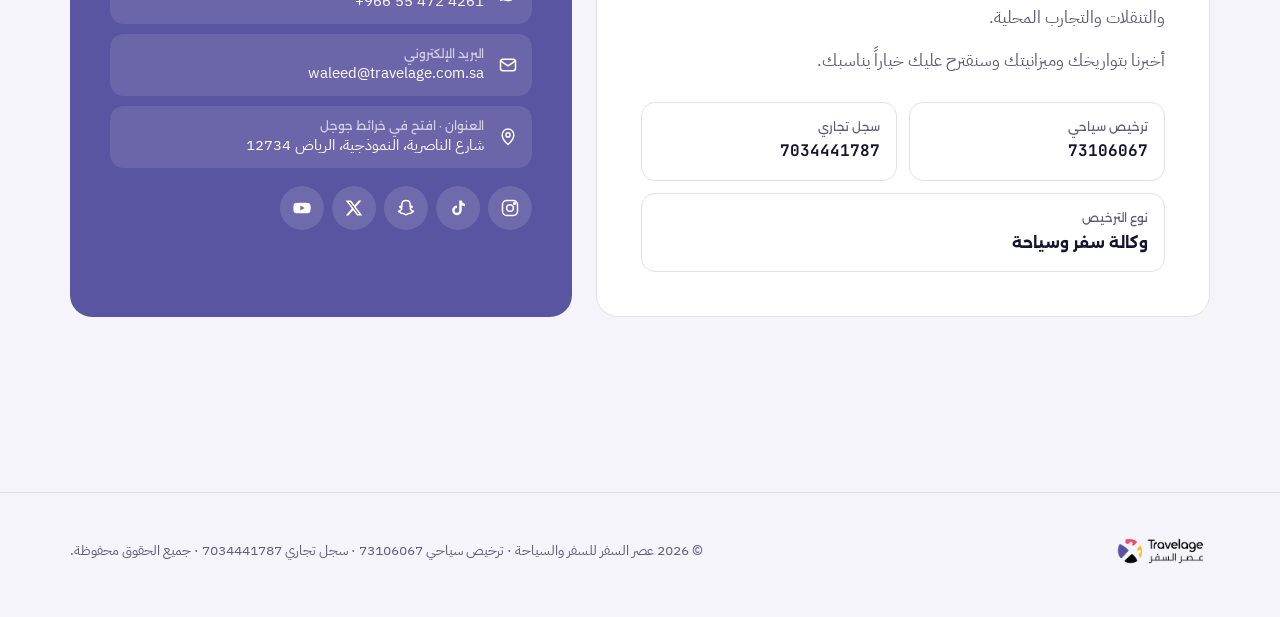
==== commit 5c155a4e: "Update index.html" ====
--- a/index.html
+++ b/index.html
@@ -178,7 +178,9 @@
 .dest-card:hover .dc-go svg{transform:none}
 html[dir=rtl] .dest-card:hover .dc-go svg{transform:scaleX(-1)}
 
-.art{position:relative}
+.art{position:relative;overflow:hidden;isolation:isolate;-webkit-mask-image:-webkit-radial-gradient(white,black)}
+.pkg .art,.post:first-child .art{border-radius:calc(var(--r) - 1px) calc(var(--r) - 1px) 0 0}
+.pkg,.post,.dest-card{isolation:isolate;-webkit-mask-image:-webkit-radial-gradient(white,black)}
 .art img.ph,.dest-card img.ph{position:absolute;inset:0;width:100%;height:100%;object-fit:cover;transition:transform 1s cubic-bezier(.2,.8,.2,1)}
 .dest-card img.ph{z-index:-2}
 .pkg:hover .art img.ph,.dest-card:hover img.ph,.post:hover .art img.ph{transform:scale(1.05)}
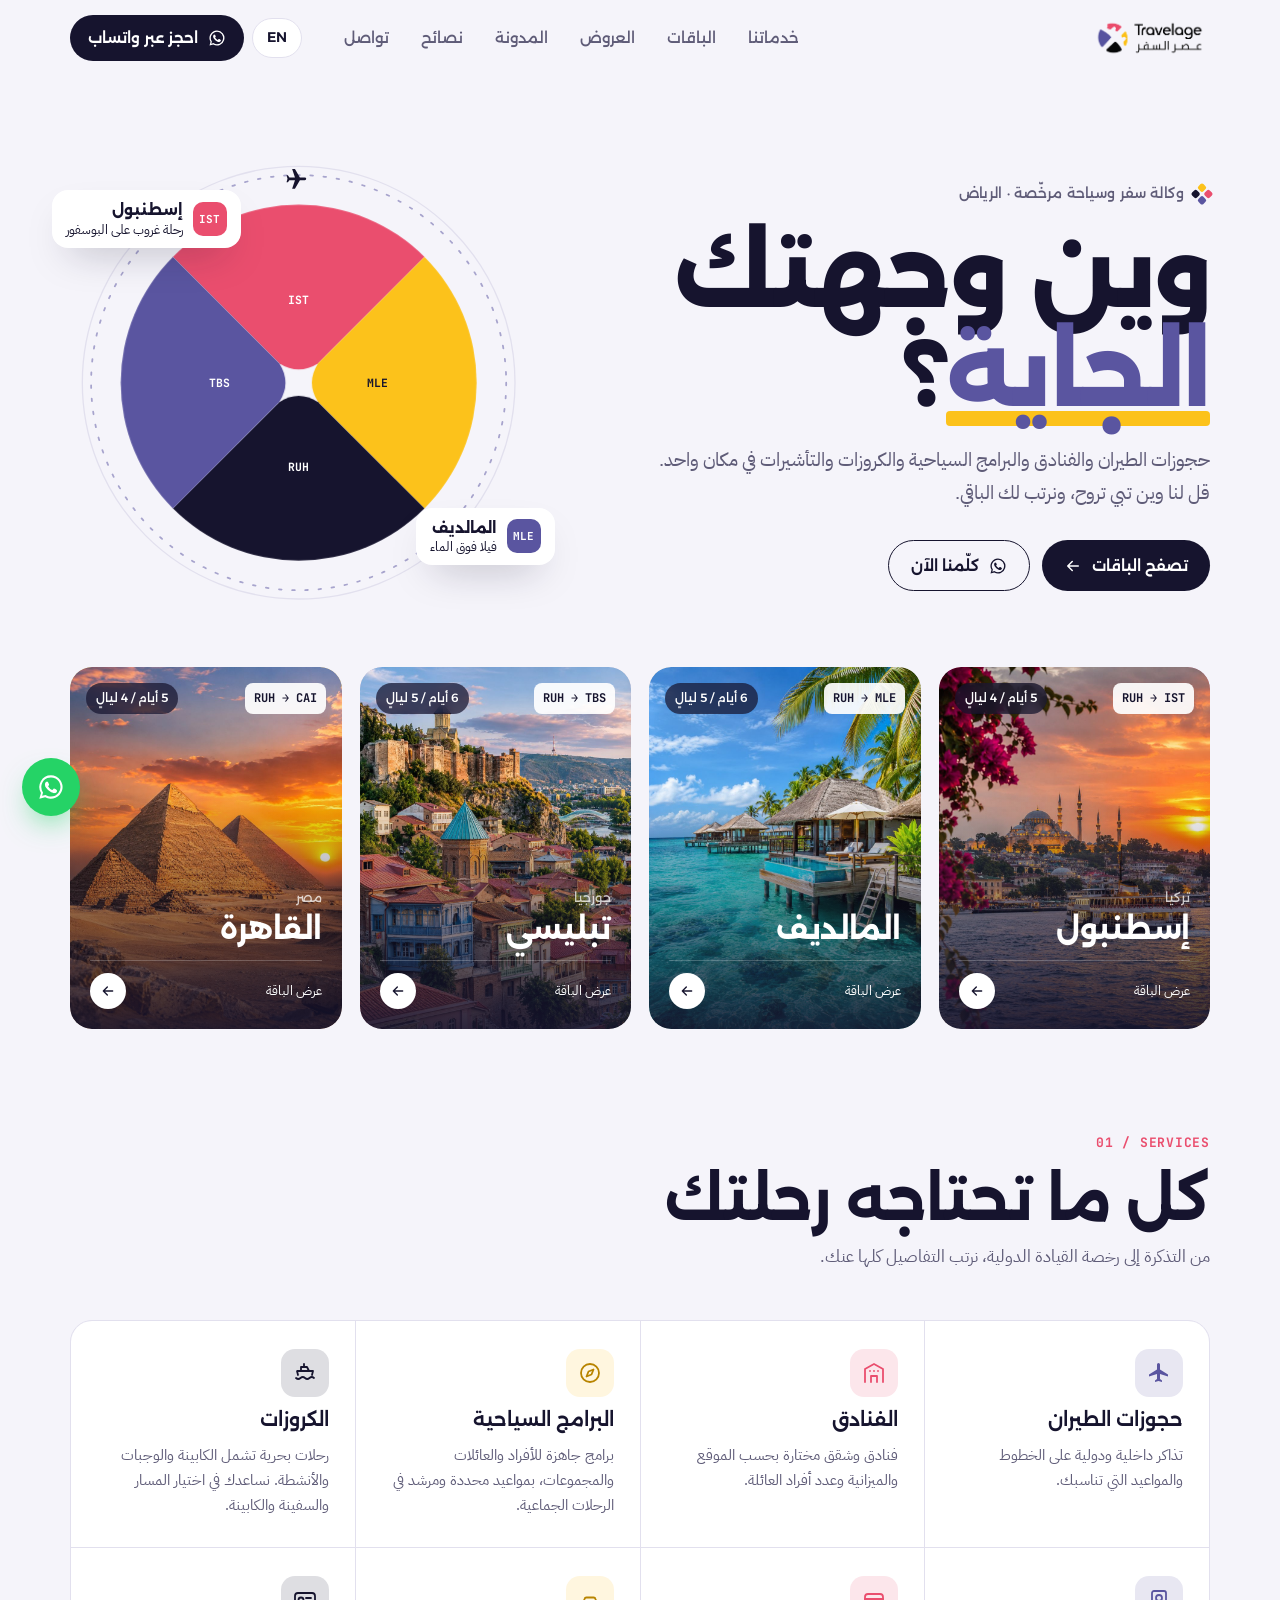
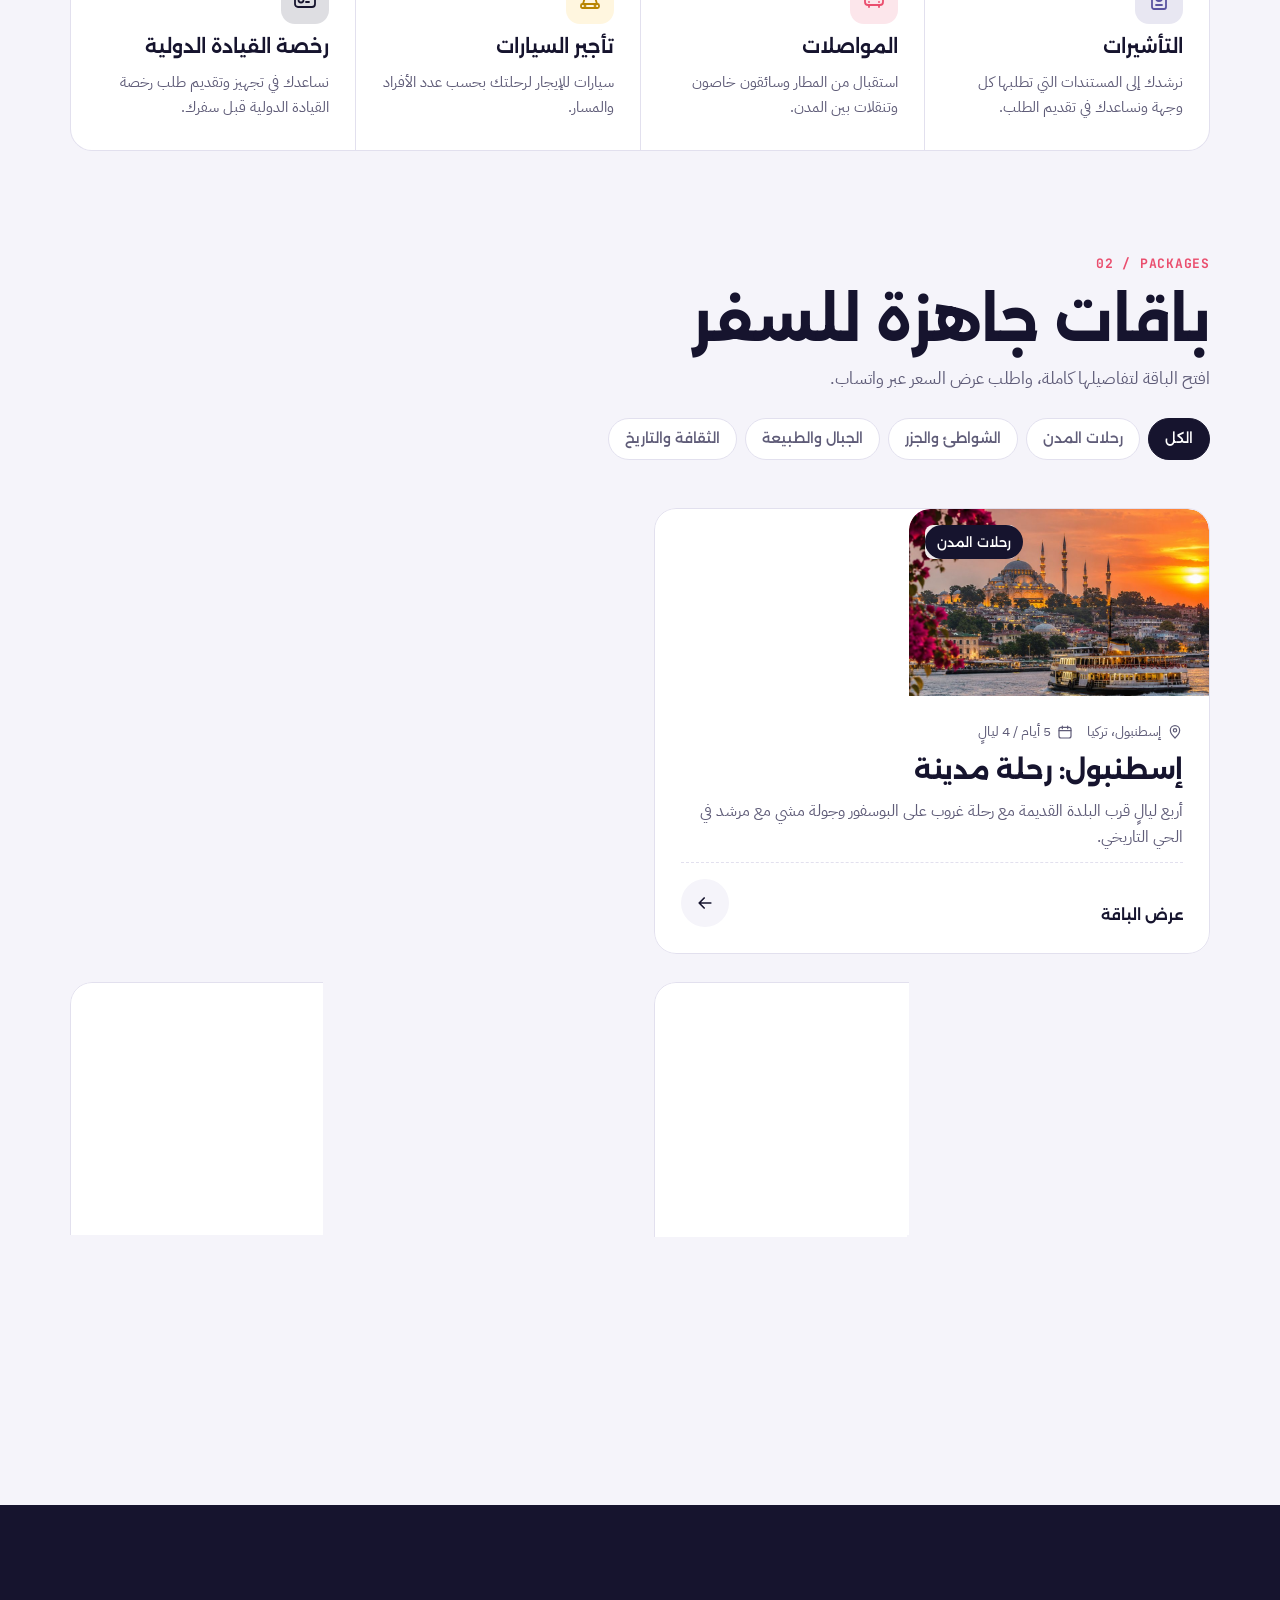
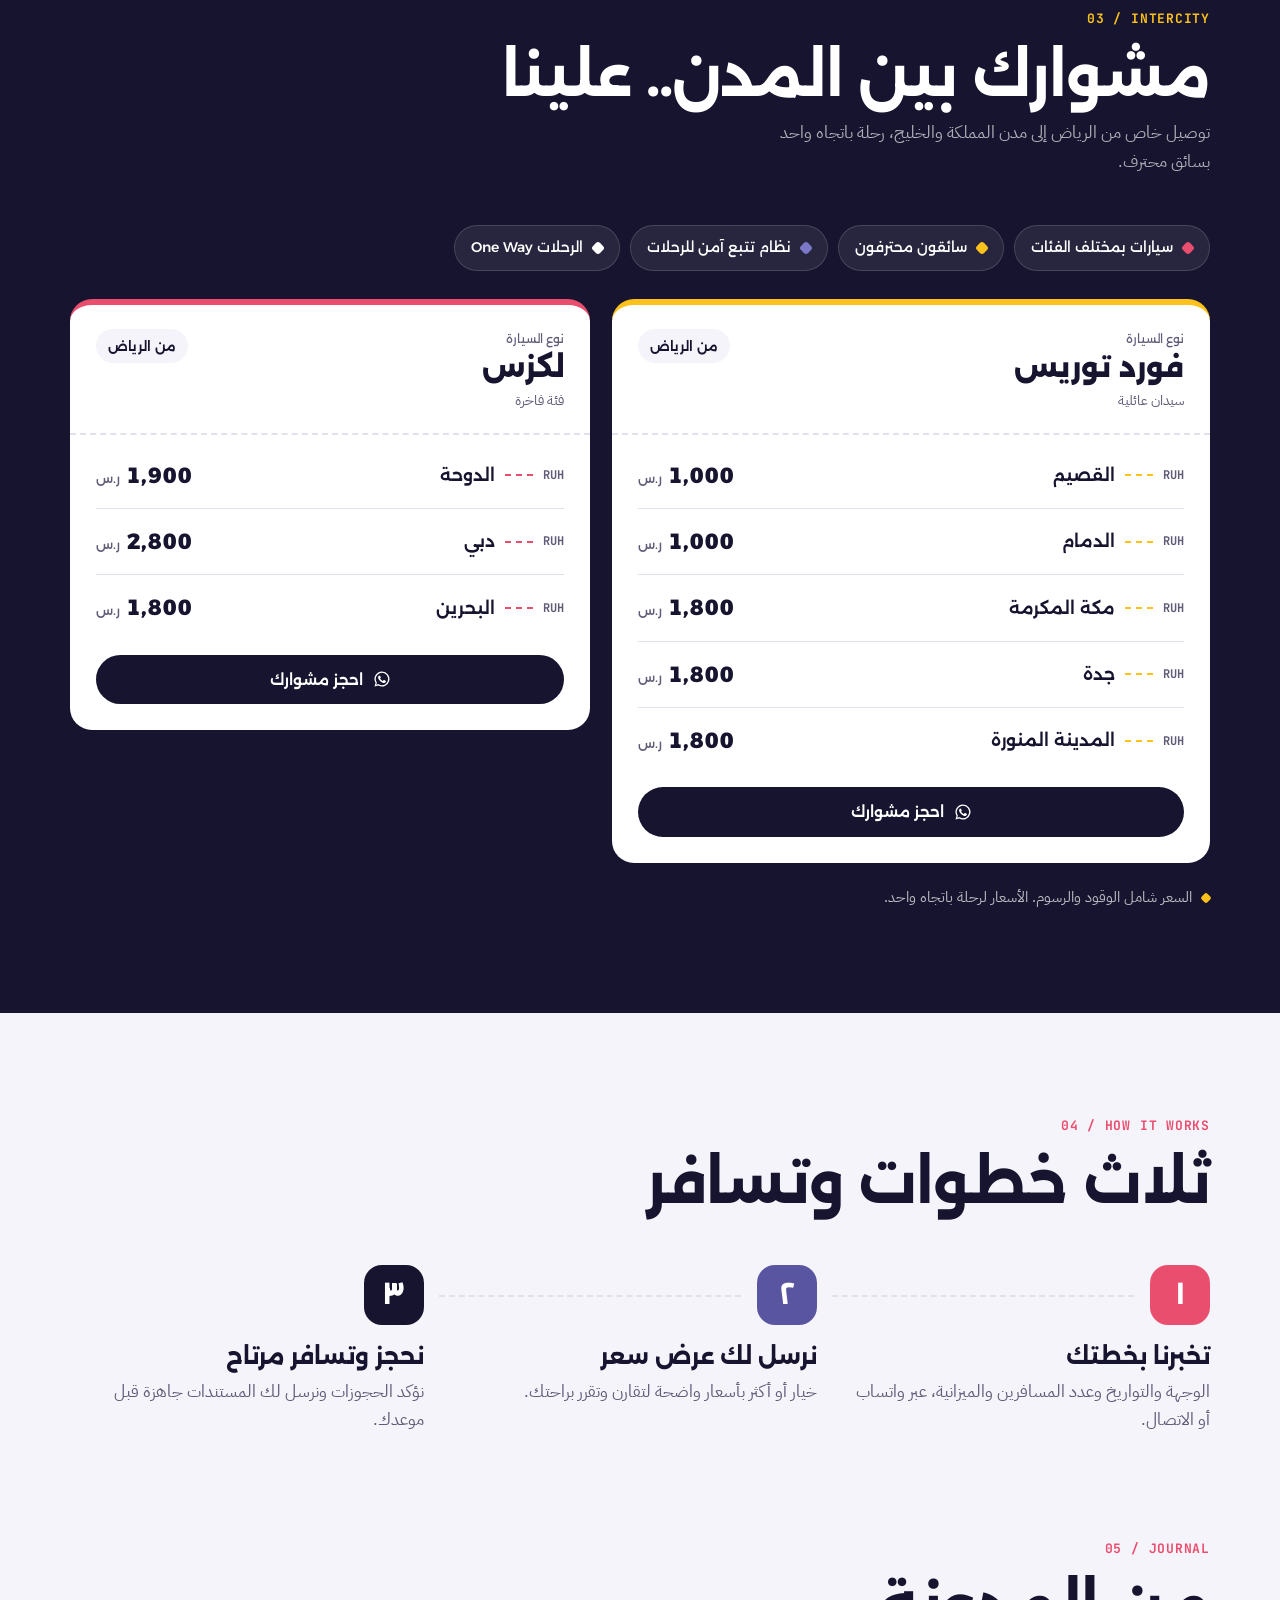
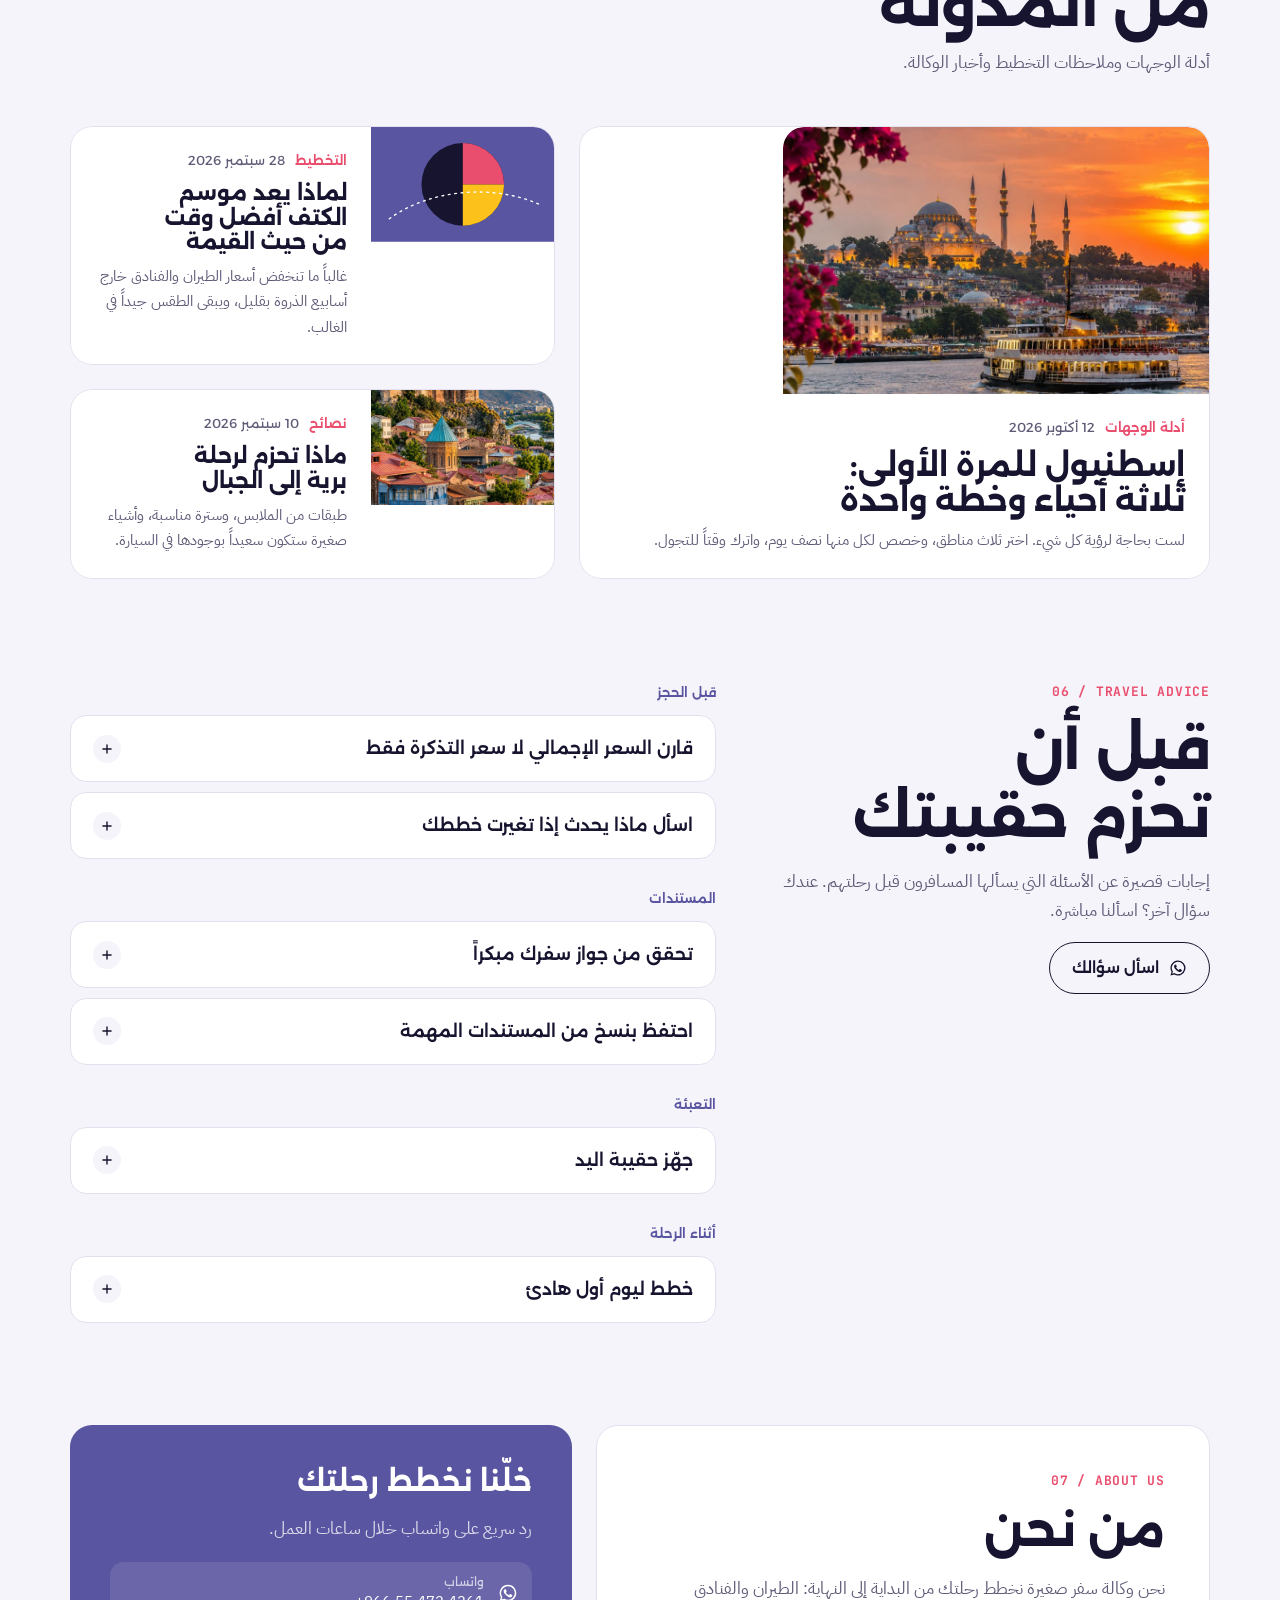
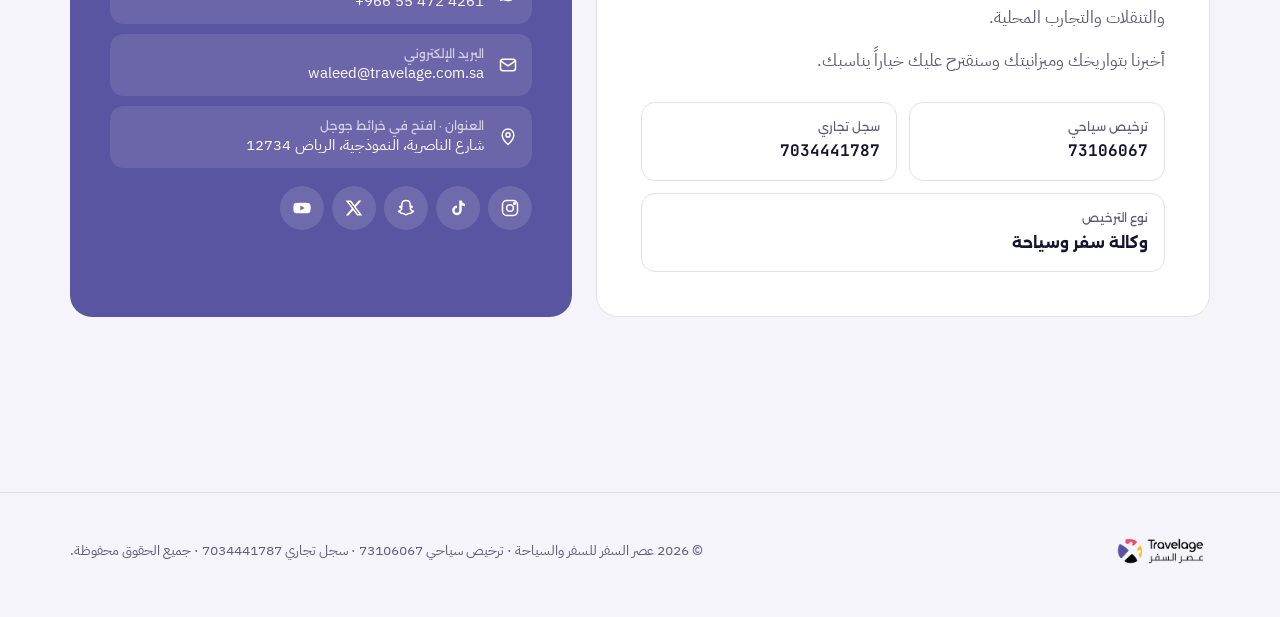
==== commit 95374a60: "Add X (Twitter) pixel riwnb to index.html" ====
--- a/index.html
+++ b/index.html
@@ -1,6 +1,9 @@
 <!DOCTYPE html>
 <html lang="ar" dir="rtl">
 <head>
+<!-- Google Analytics 4 -->
+<script async src="https://www.googletagmanager.com/gtag/js?id=G-SQQ41Q1P3T"></script>
+<script>window.dataLayer=window.dataLayer||[];function gtag(){dataLayer.push(arguments);}gtag('js',new Date());gtag('config','G-SQQ41Q1P3T');</script>
 <meta charset="utf-8">
 <meta name="viewport" content="width=device-width,initial-scale=1">
 <title>عصر السفر | Travelage - وكالة سفر وسياحة في الرياض</title>
@@ -420,6 +423,14 @@
   html{scroll-behavior:auto}
 }
 </style>
+<!-- X conversion tracking base code -->
+<script>
+!function(e,t,n,s,u,a){e.twq||(s=e.twq=function(){s.exe?s.exe.apply(s,arguments):s.queue.push(arguments);
+},s.version='1.1',s.queue=[],u=t.createElement(n),u.async=!0,u.src='https://static.ads-twitter.com/uwt.js',
+a=t.getElementsByTagName(n)[0],a.parentNode.insertBefore(u,a))}(window,document,'script');
+twq('config','riwnb');
+</script>
+<!-- End X conversion tracking base code -->
 </head>
 <body>
 <a class="skip" href="#packages" id="skip">تخطي إلى الباقات</a>
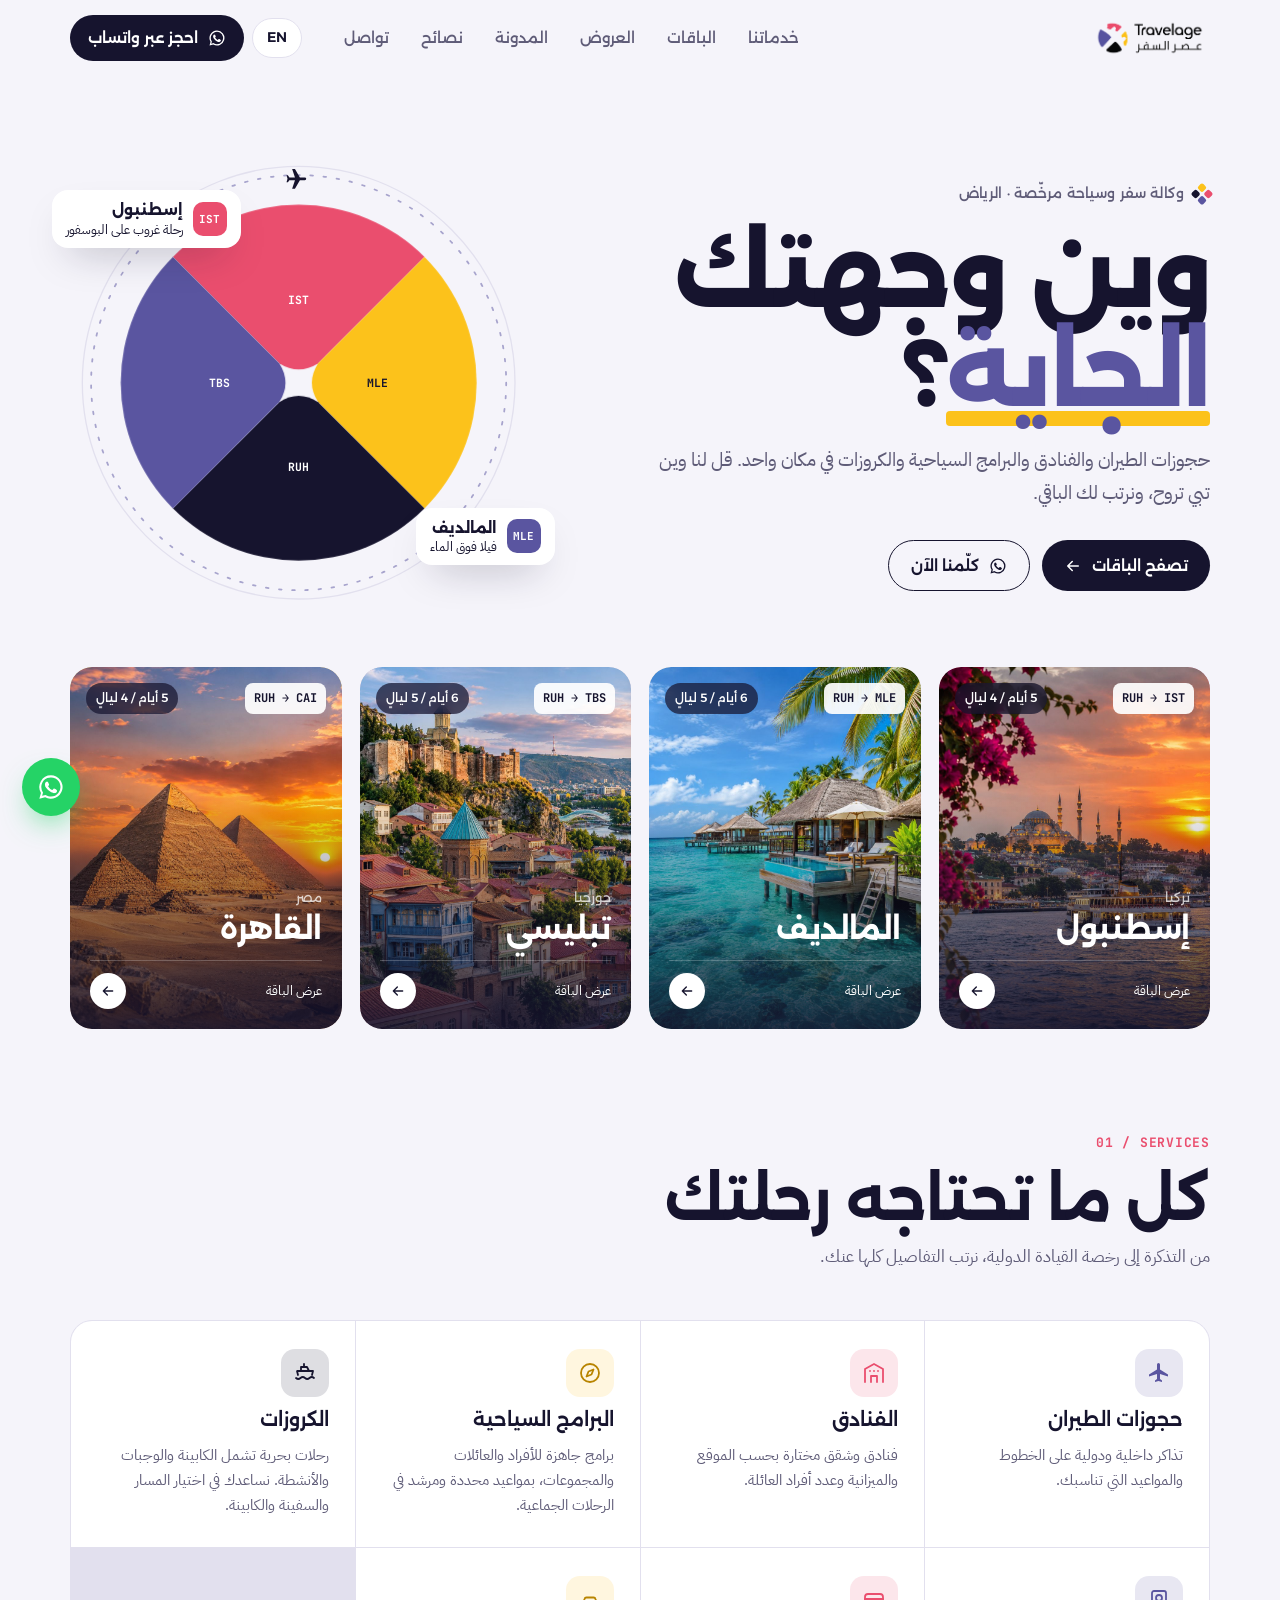
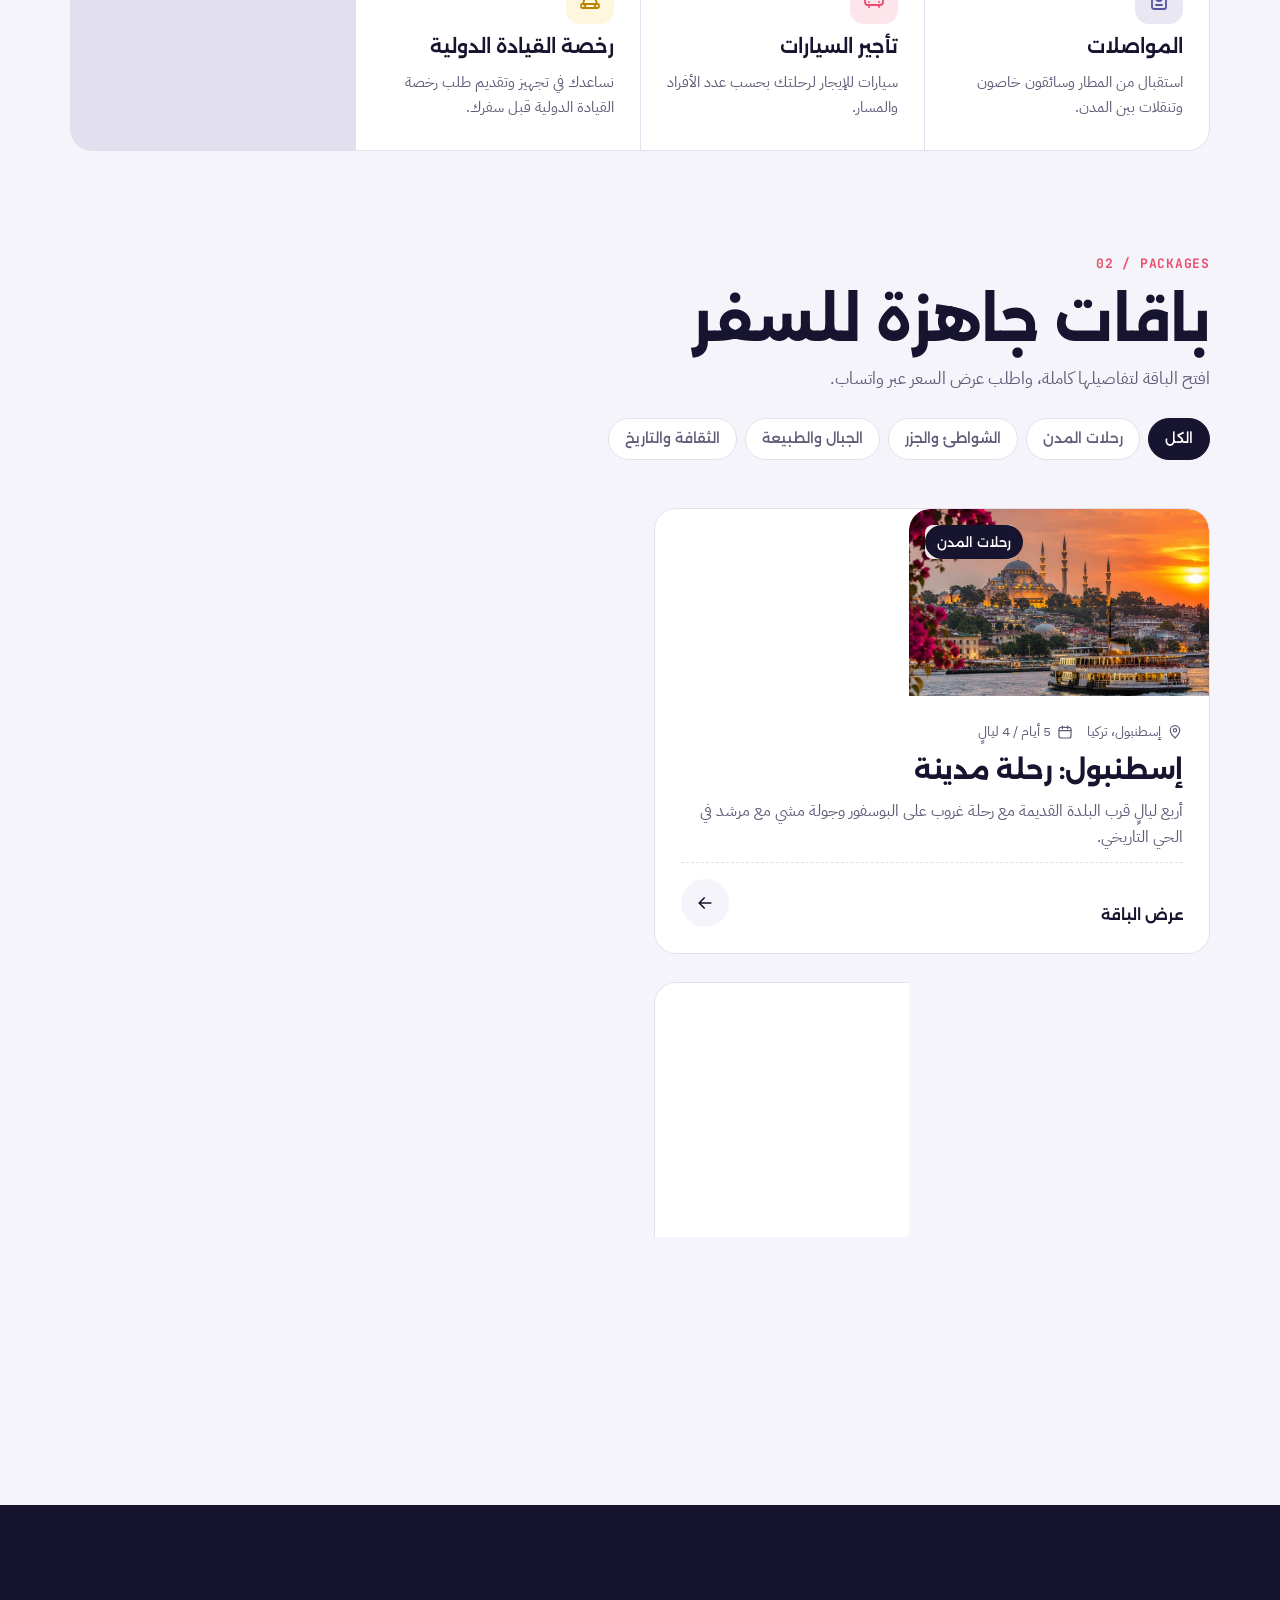
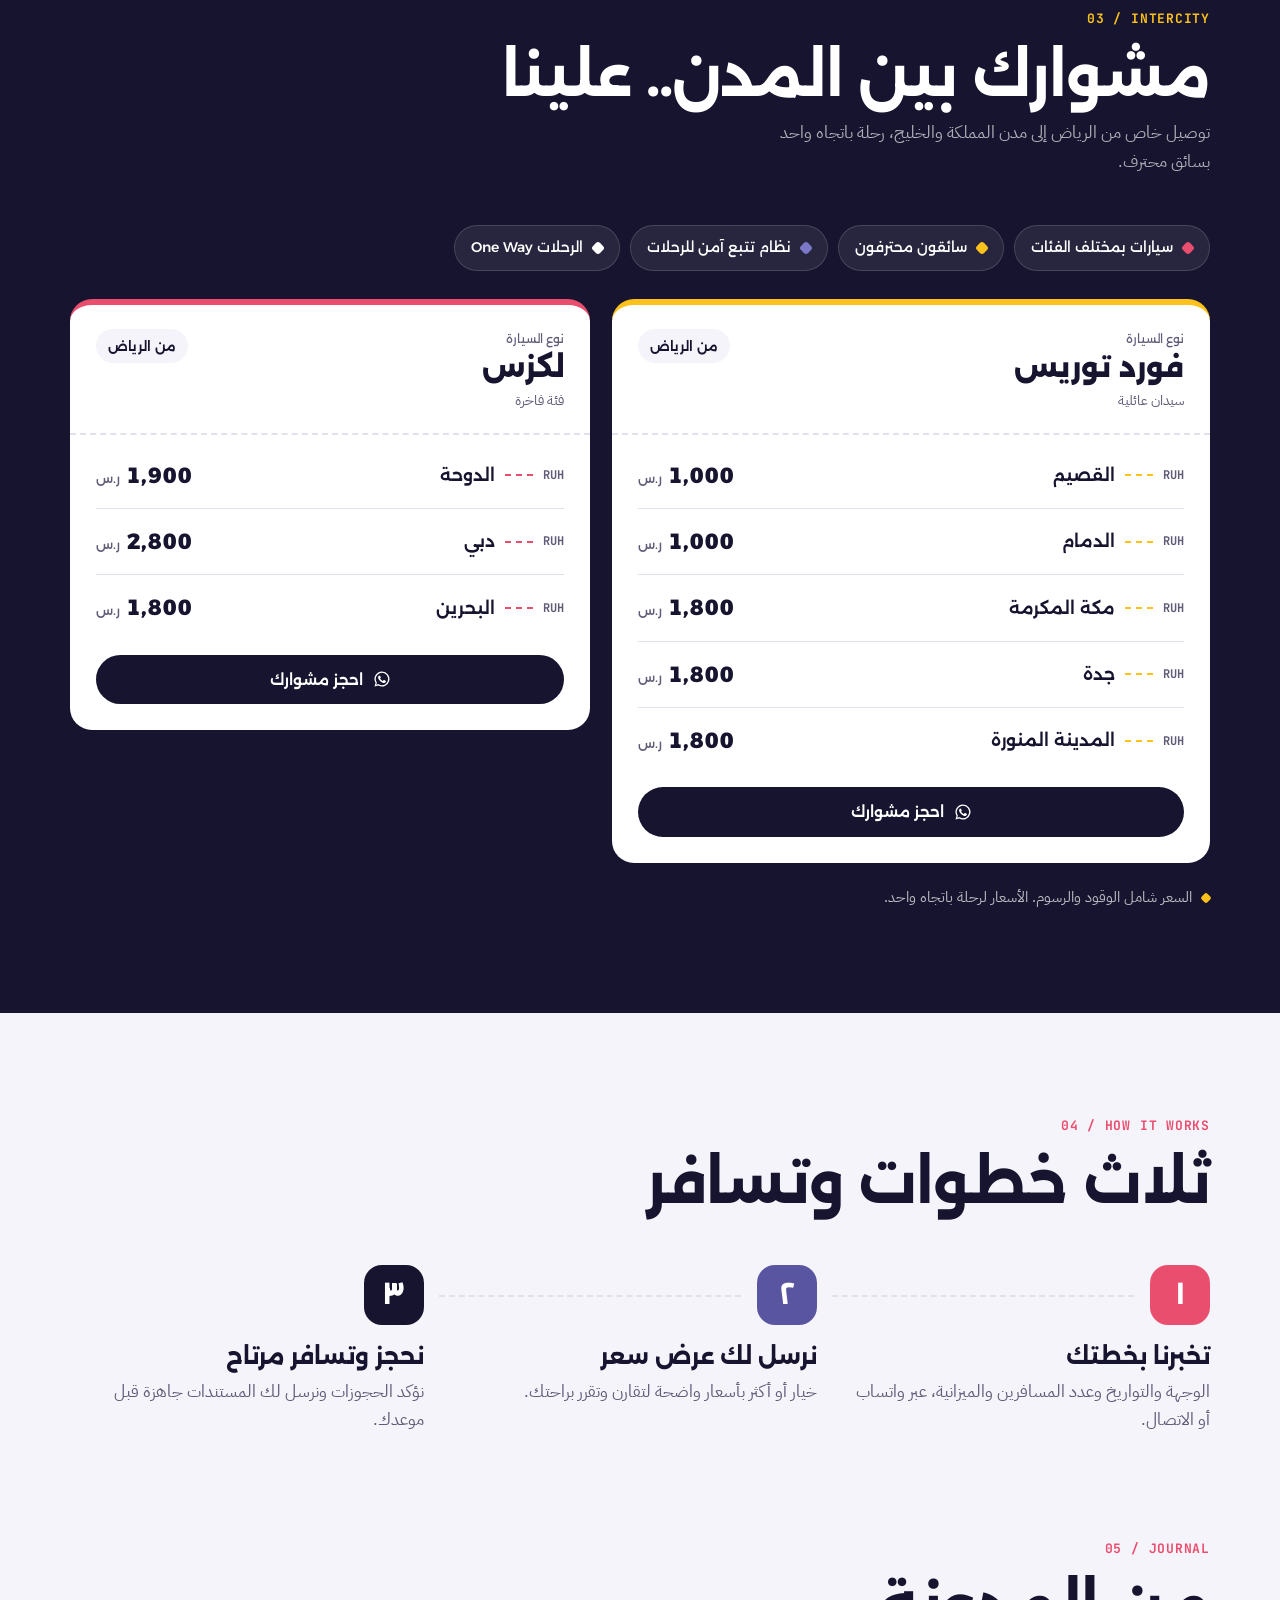
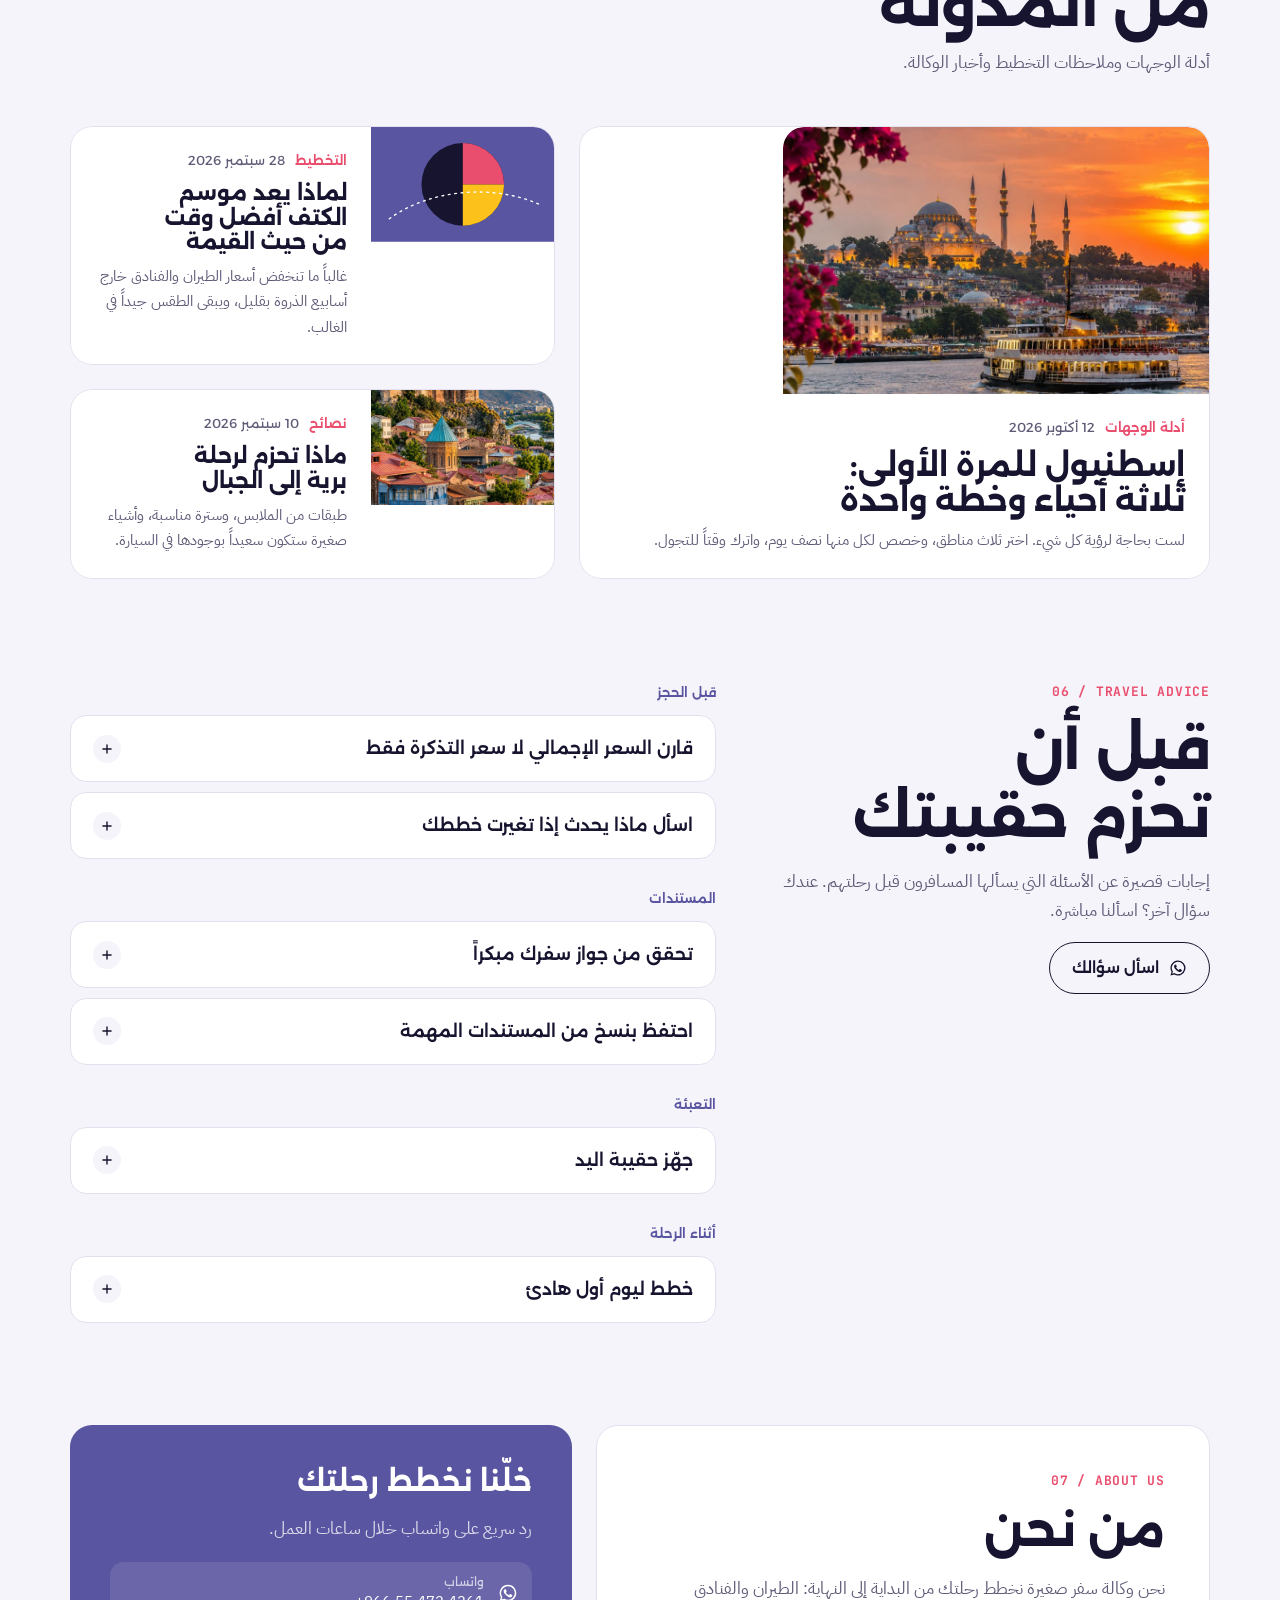
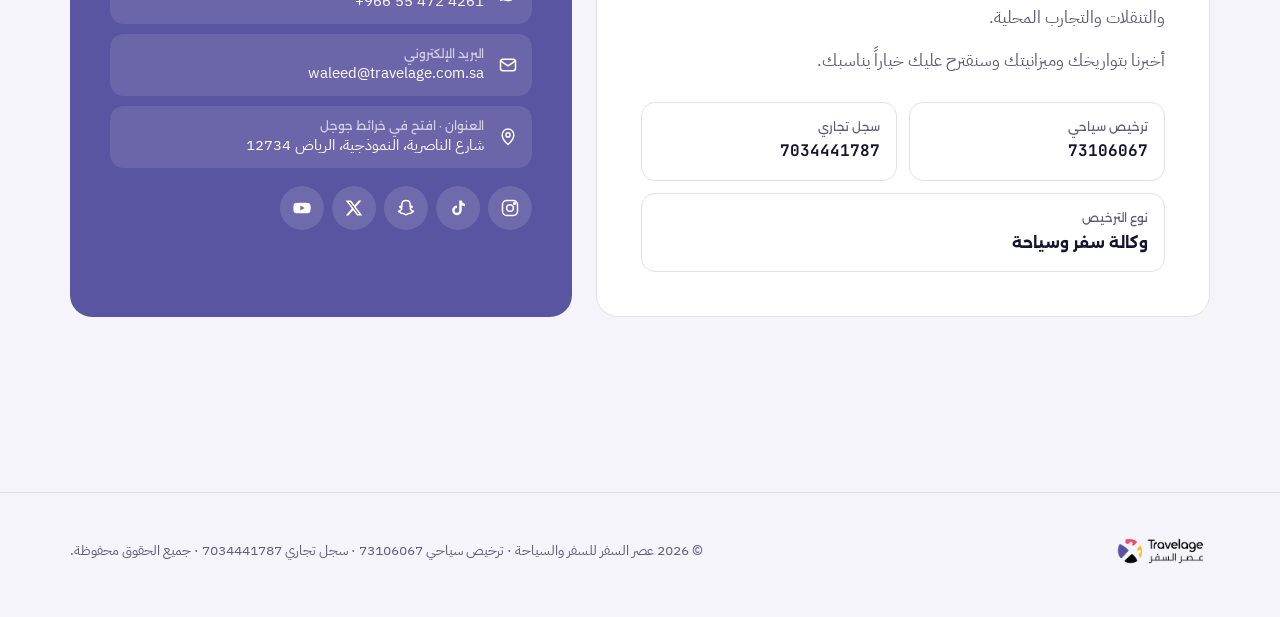
==== commit 28c5c127: "Remove visa service mentions (Google Ads policy)" ====
--- a/index.html
+++ b/index.html
@@ -7,8 +7,8 @@
 <meta charset="utf-8">
 <meta name="viewport" content="width=device-width,initial-scale=1">
 <title>عصر السفر | Travelage - وكالة سفر وسياحة في الرياض</title>
-<meta name="description" content="عصر السفر (Travelage) وكالة سفر وسياحة مرخّصة في الرياض. حجوزات طيران وفنادق، برامج سياحية، كروزات، تأشيرات، تأجير سيارات ورخصة قيادة دولية. احجز عبر واتساب.">
-<meta name="keywords" content="عصر السفر, Travelage, وكالة سفر الرياض, مكتب سياحة الرياض, حجز طيران, حجز فنادق, برامج سياحية, تأشيرات, كروزات">
+<meta name="description" content="عصر السفر (Travelage) وكالة سفر وسياحة مرخّصة في الرياض. حجوزات طيران وفنادق، برامج سياحية، كروزات، تأجير سيارات ورخصة قيادة دولية. احجز عبر واتساب.">
+<meta name="keywords" content="عصر السفر, Travelage, وكالة سفر الرياض, مكتب سياحة الرياض, حجز طيران, حجز فنادق, برامج سياحية, كروزات">
 <link rel="canonical" href="https://www.travelage.com.sa/">
 <meta name="robots" content="index,follow">
 <meta name="theme-color" content="#16142E">
@@ -16,28 +16,28 @@
 <meta property="og:type" content="website">
 <meta property="og:site_name" content="عصر السفر | Travelage">
 <meta property="og:title" content="عصر السفر | Travelage - وكالة سفر وسياحة في الرياض">
-<meta property="og:description" content="حجوزات الطيران والفنادق والبرامج السياحية والكروزات والتأشيرات في مكان واحد. قل لنا وين تبي تروح، ونرتب لك الباقي.">
+<meta property="og:description" content="حجوزات الطيران والفنادق والبرامج السياحية والكروزات في مكان واحد. قل لنا وين تبي تروح، ونرتب لك الباقي.">
 <meta property="og:url" content="https://www.travelage.com.sa/">
 <meta property="og:image" content="https://www.travelage.com.sa/logo.png">
 <meta property="og:locale" content="ar_SA">
 <meta name="twitter:card" content="summary_large_image">
 <meta name="twitter:site" content="@trvlage">
-<script type="application/ld+json">{"@context": "https://schema.org", "@type": "TravelAgency", "name": "عصر السفر | Travelage", "alternateName": ["Travelage", "عصر السفر", "مؤسسة عصر السفر للسفر والسياحة"], "url": "https://www.travelage.com.sa/", "logo": "https://www.travelage.com.sa/logo.png", "image": "https://www.travelage.com.sa/logo.png", "description": "وكالة سفر وسياحة مرخّصة في الرياض: حجوزات الطيران والفنادق والبرامج السياحية والكروزات والتأشيرات وتأجير السيارات ورخصة القيادة الدولية.", "telephone": "+966554724261", "email": "waleed@travelage.com.sa", "address": {"@type": "PostalAddress", "streetAddress": "شارع الناصرية، النموذجية", "addressLocality": "الرياض", "postalCode": "12734", "addressCountry": "SA"}, "hasMap": "https://maps.app.goo.gl/98tSahPS8GyduQy99", "areaServed": "SA", "priceRange": "$", "sameAs": ["https://www.instagram.com/trvlage", "https://www.tiktok.com/@trvlage", "https://x.com/trvlage", "https://www.snapchat.com/add/trvlage", "https://www.youtube.com/channel/UCZvCVUf05Iz7p9_49ApfZxA", "https://linktr.ee/trvlage"]}</script>
-<meta name="description" content="عصر السفر (Travelage) وكالة سفر وسياحة مرخّصة في الرياض: حجوزات طيران وفنادق، برامج سياحية، كروزات وتأشيرات. تواصل معنا على واتساب ونرتب رحلتك من البداية للنهاية.">
+<script type="application/ld+json">{"@context": "https://schema.org", "@type": "TravelAgency", "name": "عصر السفر | Travelage", "alternateName": ["Travelage", "عصر السفر", "مؤسسة عصر السفر للسفر والسياحة"], "url": "https://www.travelage.com.sa/", "logo": "https://www.travelage.com.sa/logo.png", "image": "https://www.travelage.com.sa/logo.png", "description": "وكالة سفر وسياحة مرخّصة في الرياض: حجوزات الطيران والفنادق والبرامج السياحية والكروزات وتأجير السيارات ورخصة القيادة الدولية.", "telephone": "+966554724261", "email": "waleed@travelage.com.sa", "address": {"@type": "PostalAddress", "streetAddress": "شارع الناصرية، النموذجية", "addressLocality": "الرياض", "postalCode": "12734", "addressCountry": "SA"}, "hasMap": "https://maps.app.goo.gl/98tSahPS8GyduQy99", "areaServed": "SA", "priceRange": "$", "sameAs": ["https://www.instagram.com/trvlage", "https://www.tiktok.com/@trvlage", "https://x.com/trvlage", "https://www.snapchat.com/add/trvlage", "https://www.youtube.com/channel/UCZvCVUf05Iz7p9_49ApfZxA", "https://linktr.ee/trvlage"]}</script>
+<meta name="description" content="عصر السفر (Travelage) وكالة سفر وسياحة مرخّصة في الرياض: حجوزات طيران وفنادق، برامج سياحية وكروزات. تواصل معنا على واتساب ونرتب رحلتك من البداية للنهاية.">
 <link rel="canonical" href="https://www.travelage.com.sa/">
 <meta name="robots" content="index,follow">
 <meta name="theme-color" content="#16142E">
 <meta property="og:type" content="website">
 <meta property="og:site_name" content="Travelage | عصر السفر">
 <meta property="og:title" content="Travelage | عصر السفر — وكالة سفر وسياحة في الرياض">
-<meta property="og:description" content="حجوزات الطيران والفنادق والبرامج السياحية والكروزات والتأشيرات في مكان واحد. قل لنا وين تبي تروح، ونرتب لك الباقي.">
+<meta property="og:description" content="حجوزات الطيران والفنادق والبرامج السياحية والكروزات في مكان واحد. قل لنا وين تبي تروح، ونرتب لك الباقي.">
 <meta property="og:url" content="https://www.travelage.com.sa/">
 <meta property="og:locale" content="ar_SA">
 <meta property="og:locale:alternate" content="en_US">
 <meta name="twitter:card" content="summary">
 <meta name="twitter:site" content="@trvlage">
 <meta name="twitter:title" content="Travelage | عصر السفر — وكالة سفر وسياحة في الرياض">
-<meta name="twitter:description" content="حجوزات الطيران والفنادق والبرامج السياحية والكروزات والتأشيرات في مكان واحد.">
+<meta name="twitter:description" content="حجوزات الطيران والفنادق والبرامج السياحية والكروزات في مكان واحد.">
 <script type="application/ld+json">
 {
   "@context": "https://schema.org",
@@ -45,7 +45,7 @@
   "name": "Travelage | عصر السفر",
   "alternateName": ["Travelage", "عصر السفر", "مؤسسة عصر السفر للسفر والسياحة"],
   "url": "https://www.travelage.com.sa/",
-  "description": "Licensed travel and tourism agency in Riyadh: flights, hotels, tour packages, cruises and visas.",
+  "description": "Licensed travel and tourism agency in Riyadh: flights, hotels, tour packages and cruises.",
   "email": "waleed@travelage.com.sa",
   "telephone": "+966554724261",
   "address": {
@@ -450,9 +450,9 @@
 <main id="app">
  <div class="wrap" style="padding-block:60px">
   <h1>عصر السفر | Travelage: وكالة سفر وسياحة في الرياض</h1>
-  <p>حجوزات الطيران والفنادق والبرامج السياحية والكروزات والتأشيرات في مكان واحد. قل لنا وين تبي تروح، ونرتب لك الباقي.</p>
+  <p>حجوزات الطيران والفنادق والبرامج السياحية والكروزات في مكان واحد. قل لنا وين تبي تروح، ونرتب لك الباقي.</p>
   <h2>خدماتنا</h2>
-  <ul><li>حجوزات الطيران</li><li>الفنادق</li><li>البرامج السياحية</li><li>الكروزات</li><li>التأشيرات</li><li>المواصلات</li><li>تأجير السيارات</li><li>رخصة القيادة الدولية</li></ul>
+  <ul><li>حجوزات الطيران</li><li>الفنادق</li><li>البرامج السياحية</li><li>الكروزات</li><li>المواصلات</li><li>تأجير السيارات</li><li>رخصة القيادة الدولية</li></ul>
   <h2>باقات سياحية من الرياض</h2>
   <ul><li>إسطنبول، تركيا</li><li>جزر المالديف</li><li>تبليسي وكازبيغي، جورجيا</li><li>القاهرة والنيل، مصر</li></ul>
   <h2>تواصل معنا</h2>
@@ -466,7 +466,7 @@
 <div class="modal" id="modal" role="dialog" aria-modal="true"><div class="sheet" id="sheet"></div></div>
 <div class="toast" id="toast" role="status" aria-live="polite"></div>
 
-<script type="application/json" id="data">{"site": {"logo": "95c22ef0853b2f307c03466741d85c36", "name": "Travelage", "nameAr": "عصر السفر", "legal": "", "legalAr": "عصر السفر للسفر والسياحة", "originCity": "Riyadh", "originCityAr": "الرياض", "originCode": "", "heroTitle": "Where to next?", "heroTitleAr": "وين وجهتك الجاية؟", "heroSub": "Flights, hotels, tours, cruises and visas in one place. Tell us where you want to go and we arrange the rest.", "heroSubAr": "حجوزات الطيران والفنادق والبرامج السياحية والكروزات والتأشيرات في مكان واحد. قل لنا وين تبي تروح، ونرتب لك الباقي.", "notice": "", "noticeAr": "", "about": "We are a small travel agency that plans trips end to end: flights, hotels, transfers and local experiences.\n\nTell us your dates and budget and we will put together an option that fits.", "aboutAr": "نحن وكالة سفر صغيرة نخطط رحلتك من البداية إلى النهاية: الطيران والفنادق والتنقلات والتجارب المحلية.\n\nأخبرنا بتواريخك وميزانيتك وسنقترح عليك خياراً يناسبك.", "email": "waleed@travelage.com.sa", "phone": "", "whatsapp": "966554724261", "instagram": "trvlage", "tiktok": "trvlage", "currency": "SAR", "currencyAr": "ر.س", "defaultLang": "ar", "licenseNo": "73106067", "address": "Nasseriyah St, Al Namudhajiyah, Riyadh 12734", "addressAr": "شارع الناصرية، النموذجية، الرياض 12734", "maps": "https://maps.app.goo.gl/98tSahPS8GyduQy99", "licenseType": "Travel & tourism agency", "licenseTypeAr": "وكالة سفر وسياحة", "crNo": "7034441787", "x": "trvlage", "snapchat": "trvlage", "youtube": "https://www.youtube.com/channel/UCZvCVUf05Iz7p9_49ApfZxA", "heroImage": "0e25b5baed4ba6226e991eb33be57840"}, "packages": [{"id": "p1", "title": "Istanbul City Break", "titleAr": "إسطنبول: رحلة مدينة", "destination": "Istanbul, Turkiye", "destinationAr": "إسطنبول، تركيا", "code": "IST", "category": "City breaks", "categoryAr": "رحلات المدن", "days": 5, "nights": 4, "price": 2950, "priceNote": "per person, twin share", "priceNoteAr": "للشخص، في غرفة مزدوجة", "summary": "Four nights near the old city with a Bosphorus sunset cruise and a guided walk through the historic quarter.", "summaryAr": "أربع ليالٍ قرب البلدة القديمة مع رحلة غروب على البوسفور وجولة مشي مع مرشد في الحي التاريخي.", "highlights": ["Bosphorus sunset cruise", "Guided Old City walking tour", "Free evenings for food and the bazaars"], "highlightsAr": ["رحلة غروب على البوسفور", "جولة مشي مع مرشد في البلدة القديمة", "أمسيات حرة للطعام والأسواق"], "includes": ["Return flights from Riyadh", "4 nights in a 4-star hotel", "Daily breakfast", "Airport transfers"], "includesAr": ["تذاكر طيران ذهاباً وإياباً من الرياض", "4 ليالٍ في فندق 4 نجوم", "إفطار يومي", "التنقل من وإلى المطار"], "details": "## How the days run\nDay 1 is arrival and a slow evening. Days 2 and 3 cover the old city and the water. Day 4 is yours. Day 5 is the flight home.\n\nWe can add a day trip or move the dates to suit you.", "detailsAr": "## كيف تسير الأيام\nاليوم الأول للوصول وأمسية هادئة. اليومان الثاني والثالث للبلدة القديمة والمياه. اليوم الرابع لك. اليوم الخامس رحلة العودة.\n\nيمكننا إضافة رحلة يومية أو تغيير التواريخ بما يناسبك.", "image": "e18f4cc38826e692259384db2821c3ae", "featured": true, "visible": true}, {"id": "p2", "title": "Maldives Overwater Escape", "titleAr": "جزر المالديف: إقامة فوق الماء", "destination": "Male, Maldives", "destinationAr": "المالديف", "code": "MLE", "category": "Beach & islands", "categoryAr": "الشواطئ والجزر", "days": 6, "nights": 5, "price": 7800, "priceNote": "per person, twin share", "priceNoteAr": "للشخص، في غرفة مزدوجة", "summary": "Five nights in an overwater villa with breakfast and dinner, speedboat transfers included.", "summaryAr": "خمس ليالٍ في فيلا فوق الماء مع الإفطار والعشاء، وتشمل التنقل بالقارب السريع.", "highlights": ["Overwater villa", "Snorkelling with a guide", "Sunset dolphin cruise"], "highlightsAr": ["فيلا فوق الماء", "غطس مع مرشد", "رحلة بحرية عند الغروب لمشاهدة الدلافين"], "includes": ["Return flights from Riyadh", "5 nights overwater villa", "Half board", "Speedboat transfers"], "includesAr": ["تذاكر طيران ذهاباً وإياباً من الرياض", "5 ليالٍ في فيلا فوق الماء", "نصف إقامة", "التنقل بالقارب السريع"], "details": "A quiet resort week built around the lagoon. Ask us about honeymoon and anniversary touches.", "detailsAr": "أسبوع هادئ في منتجع يدور حول البحيرة. اسألنا عن لمسات خاصة لشهر العسل والمناسبات.", "image": "a25890aabf4b5cf65365669795eb005e", "featured": true, "visible": true}, {"id": "p3", "title": "Tbilisi and Kazbegi", "titleAr": "تبليسي وكازبيغي", "destination": "Tbilisi, Georgia", "destinationAr": "تبليسي، جورجيا", "code": "TBS", "category": "Mountains & nature", "categoryAr": "الجبال والطبيعة", "days": 6, "nights": 5, "price": 3400, "priceNote": "per person, twin share", "priceNoteAr": "للشخص، في غرفة مزدوجة", "summary": "Three nights in Tbilisi, two in the mountains, with a private day drive up the Military Road.", "summaryAr": "ثلاث ليالٍ في تبليسي وليلتان في الجبال، مع رحلة يومية خاصة عبر الطريق العسكري.", "highlights": ["Old Tbilisi walking tour", "Private day trip to Kazbegi", "Wine tasting in a family cellar"], "highlightsAr": ["جولة مشي في تبليسي القديمة", "رحلة يومية خاصة إلى كازبيغي", "تذوق النبيذ في قبو عائلي"], "includes": ["Return flights from Riyadh", "5 nights in 4-star hotels", "Daily breakfast", "Private driver for the mountain day"], "includesAr": ["تذاكر طيران ذهاباً وإياباً من الرياض", "5 ليالٍ في فنادق 4 نجوم", "إفطار يومي", "سائق خاص ليوم الجبل"], "details": "## Best for\nCouples and families who like a mix of city time and fresh air.\n\nPack layers: the mountains are cooler than the city.", "detailsAr": "## مناسبة لـ\nالأزواج والعائلات الذين يحبون الجمع بين المدينة والهواء النقي.\n\nأحضر ملابس متعددة الطبقات: الجبال أبرد من المدينة.", "image": "31ea3b7f6d18346fe6df808f2a5f5449", "featured": true, "visible": true}, {"id": "p4", "title": "Cairo and the Nile", "titleAr": "القاهرة والنيل", "destination": "Cairo, Egypt", "destinationAr": "القاهرة، مصر", "code": "CAI", "category": "Culture & history", "categoryAr": "الثقافة والتاريخ", "days": 5, "nights": 4, "price": 2600, "priceNote": "per person, twin share", "priceNoteAr": "للشخص، في غرفة مزدوجة", "summary": "Pyramids, the Egyptian Museum and an evening felucca ride, with a local guide on the big days.", "summaryAr": "الأهرامات والمتحف المصري ورحلة فلوكة مسائية، مع مرشد محلي في الأيام الرئيسية.", "highlights": ["Giza pyramids with a guide", "Museum visit", "Felucca ride on the Nile"], "highlightsAr": ["الأهرامات في الجيزة مع مرشد", "زيارة المتحف", "رحلة فلوكة في النيل"], "includes": ["Return flights from Riyadh", "4 nights in a 4-star hotel", "Daily breakfast", "Guided Giza and museum days"], "includesAr": ["تذاكر طيران ذهاباً وإياباً من الرياض", "4 ليالٍ في فندق 4 نجوم", "إفطار يومي", "أيام الجيزة والمتحف مع مرشد"], "details": "Early starts on the main sightseeing days keep you ahead of the heat and the crowds.", "detailsAr": "البداية المبكرة في أيام المعالم الرئيسية تجنبك الحر والازدحام.", "image": "05bbd4cfbd8523dee3d87a551685ef52", "featured": false, "visible": true}], "offers": [{"id": "o1", "title": "Early-bird Istanbul", "titleAr": "عرض الحجز المبكر لإسطنبول", "badge": "15% off", "badgeAr": "خصم 15%", "blurb": "Book the Istanbul City Break before the deadline and take 15% off the package price.", "blurbAr": "احجز باقة إسطنبول قبل الموعد النهائي واحصل على خصم 15% على سعر الباقة.", "code": "EARLY15", "validUntil": "2026-12-15", "packageId": "p1", "visible": true}, {"id": "o2", "title": "Kids fly free", "titleAr": "أطفالك يسافرون مجاناً", "badge": "2 kids free", "badgeAr": "طفلان مجاناً", "blurb": "Two children under 12 travel at no extra cost when two adults book the Tbilisi and Kazbegi package.", "blurbAr": "يسافر طفلان دون سن 12 دون تكلفة إضافية عند حجز بالغين لباقة تبليسي وكازبيغي.", "code": "FAMILY2", "validUntil": "2027-01-31", "packageId": "p3", "visible": true}, {"id": "o3", "title": "Honeymoon upgrade", "titleAr": "ترقية شهر العسل", "badge": "Free upgrade", "badgeAr": "ترقية مجانية", "blurb": "Book the Maldives escape for a honeymoon and get a room upgrade, subject to availability.", "blurbAr": "احجز باقة المالديف لشهر العسل واحصل على ترقية للغرفة، بحسب التوفر.", "code": "", "validUntil": "", "packageId": "p2", "visible": true}], "posts": [{"id": "b1", "title": "A first-timer's Istanbul: three neighbourhoods, one plan", "titleAr": "إسطنبول للمرة الأولى: ثلاثة أحياء وخطة واحدة", "category": "Destination guides", "categoryAr": "أدلة الوجهات", "date": "2026-10-12", "excerpt": "You do not need to see everything. Pick three areas, give each half a day, and leave room to wander.", "excerptAr": "لست بحاجة لرؤية كل شيء. اختر ثلاث مناطق، وخصص لكل منها نصف يوم، واترك وقتاً للتجول.", "body": "Istanbul rewards people who slow down. Choose three areas and treat each as its own half day.\n\n## Start in the old city\nThe big monuments sit close together, so you can walk between them. Go early and book any timed tickets before you travel.\n\n## Cross the water\nTake a public ferry between the European and Asian sides. It costs little and gives you the skyline for free.\n\n## Finish with food\nKeep one evening with no plan at all. Walk until something smells good.", "bodyAr": "إسطنبول تكافئ من يتمهل. اختر ثلاث مناطق وتعامل مع كل منها كنصف يوم مستقل.\n\n## ابدأ بالبلدة القديمة\nالمعالم الكبرى قريبة من بعضها فيمكنك المشي بينها. اذهب مبكراً واحجز أي تذاكر بمواعيد محددة قبل السفر.\n\n## اعبر المياه\nاستقل العبّارة العامة بين الجانبين الأوروبي والآسيوي. تكلفتها قليلة وتمنحك مشهد الأفق مجاناً.\n\n## اختم بالطعام\nاترك أمسية واحدة بلا خطة. امشِ حتى تجد رائحة تعجبك.", "image": "e18f4cc38826e692259384db2821c3ae", "visible": true}, {"id": "b2", "title": "Why shoulder season is the best-value time to go", "titleAr": "لماذا يعد موسم الكتف أفضل وقت من حيث القيمة", "category": "Planning", "categoryAr": "التخطيط", "date": "2026-09-28", "excerpt": "Fares and hotel rates often drop just outside peak weeks, and the weather is usually still good.", "excerptAr": "غالباً ما تنخفض أسعار الطيران والفنادق خارج أسابيع الذروة بقليل، ويبقى الطقس جيداً في الغالب.", "body": "Peak weeks cost more because everyone wants them. The weeks on either side often cost noticeably less.\n\nCheck two or three date ranges before you commit. A shift of a few days can change the price of the whole trip.\n\nTell us your flexible dates and we will compare options for you.", "bodyAr": "أسابيع الذروة أغلى لأن الجميع يريدها. والأسابيع التي قبلها وبعدها أرخص بشكل ملحوظ في الغالب.\n\nقارن بين نطاقين أو ثلاثة من التواريخ قبل أن تحجز. تغيير الموعد بضعة أيام قد يغير سعر الرحلة كلها.\n\nأخبرنا بتواريخك المرنة وسنقارن لك الخيارات.", "image": "e9d11d35eb6412ca7d2131fda08ebbf5", "visible": true}, {"id": "b3", "title": "Packing for a mountain road trip", "titleAr": "ماذا تحزم لرحلة برية إلى الجبال", "category": "Tips", "categoryAr": "نصائح", "date": "2026-09-10", "excerpt": "Layers, a proper jacket, and the small things you will be glad to have in the car.", "excerptAr": "طبقات من الملابس، وسترة مناسبة، وأشياء صغيرة ستكون سعيداً بوجودها في السيارة.", "body": "Mountain weather changes quickly, so pack in layers you can add or remove.\n\n- A light waterproof jacket\n- Comfortable shoes with grip\n- A power bank and a car charger\n- Water and snacks for the drive\n\nLeave a little room in the bag for things you buy on the way home.", "bodyAr": "يتغير طقس الجبال بسرعة، لذا احزم ملابس متعددة الطبقات يمكنك إضافتها أو خلعها.\n\n- سترة خفيفة مقاومة للماء\n- حذاء مريح بقبضة جيدة\n- شاحن متنقل وشاحن للسيارة\n- ماء ووجبات خفيفة للطريق\n\nاترك مساحة صغيرة في الحقيبة لما تشتريه في طريق العودة.", "image": "31ea3b7f6d18346fe6df808f2a5f5449", "visible": true}], "advice": [{"id": "a1", "category": "Before you book", "categoryAr": "قبل الحجز", "title": "Compare the total price, not just the fare", "titleAr": "قارن السعر الإجمالي لا سعر التذكرة فقط", "body": "A cheap fare can come with extra charges for bags, seats and transfers. Add everything up before you compare two options.", "bodyAr": "قد تأتي التذكرة الرخيصة مع رسوم إضافية للحقائب والمقاعد والتنقلات. اجمع كل شيء قبل أن تقارن بين خيارين.", "visible": true}, {"id": "a2", "category": "Before you book", "categoryAr": "قبل الحجز", "title": "Ask what happens if plans change", "titleAr": "اسأل ماذا يحدث إذا تغيرت خططك", "body": "Check the change and cancellation terms before you pay. Flexible tickets cost more but can save you if dates move.", "bodyAr": "تحقق من شروط التغيير والإلغاء قبل الدفع. التذاكر المرنة أغلى لكنها قد تنقذك إذا تغيرت المواعيد.", "visible": true}, {"id": "a3", "category": "Documents", "categoryAr": "المستندات", "title": "Check your passport early", "titleAr": "تحقق من جواز سفرك مبكراً", "body": "Many destinations ask for several months of remaining validity and blank pages. Look at your passport as soon as you pick a destination.\n\nEntry rules change, so confirm visa requirements with the official source for your destination before you travel.", "bodyAr": "تطلب وجهات كثيرة صلاحية متبقية لعدة أشهر وصفحات فارغة. افحص جواز سفرك فور اختيار الوجهة.\n\nقواعد الدخول تتغير، لذا تأكد من متطلبات التأشيرة من المصدر الرسمي للوجهة قبل السفر.", "visible": true}, {"id": "a4", "category": "Documents", "categoryAr": "المستندات", "title": "Keep copies of key documents", "titleAr": "احتفظ بنسخ من المستندات المهمة", "body": "Store photos of your passport, tickets and hotel bookings on your phone and send them to someone you trust.", "bodyAr": "خزّن صوراً لجواز سفرك وتذاكرك وحجوزات الفنادق على هاتفك وأرسلها إلى شخص تثق به.", "visible": true}, {"id": "a5", "category": "Packing", "categoryAr": "التعبئة", "title": "Pack a carry-on kit", "titleAr": "جهّز حقيبة اليد", "body": "Put essentials in your hand luggage: medication, chargers, a change of clothes and anything you cannot replace.", "bodyAr": "ضع الأساسيات في حقيبة اليد: الأدوية والشواحن وملابس بديلة وأي شيء لا يمكن تعويضه.", "visible": true}, {"id": "a6", "category": "On the trip", "categoryAr": "أثناء الرحلة", "title": "Plan an easy first day", "titleAr": "خطط ليوم أول هادئ", "body": "After a flight, keep day one light. A short walk and an early dinner set you up for the rest of the trip.", "bodyAr": "بعد الطيران، اجعل اليوم الأول خفيفاً. مشي قصير وعشاء مبكر يهيئانك لبقية الرحلة.", "visible": true}], "services": [{"id": "s1", "title": "Flight bookings", "titleAr": "حجوزات الطيران", "blurb": "Domestic and international tickets on the airline and schedule that suit you.", "blurbAr": "تذاكر داخلية ودولية على الخطوط والمواعيد التي تناسبك.", "points": [], "pointsAr": [], "visible": true}, {"id": "s2", "title": "Hotels", "titleAr": "الفنادق", "blurb": "Hotels and apartments chosen for location, budget and family size.", "blurbAr": "فنادق وشقق مختارة بحسب الموقع والميزانية وعدد أفراد العائلة.", "points": [], "pointsAr": [], "visible": true}, {"id": "s3", "title": "Tour programs", "titleAr": "البرامج السياحية", "blurb": "Ready-made trips for individuals, families and groups, with fixed dates and a guide on group departures.", "blurbAr": "برامج جاهزة للأفراد والعائلات والمجموعات، بمواعيد محددة ومرشد في الرحلات الجماعية.", "points": [], "pointsAr": [], "visible": true}, {"id": "s4", "title": "Cruises", "titleAr": "الكروزات", "blurb": "Sea cruises with cabin, meals and onboard activities. We help you choose the route, ship and cabin.", "blurbAr": "رحلات بحرية تشمل الكابينة والوجبات والأنشطة. نساعدك في اختيار المسار والسفينة والكابينة.", "points": [], "pointsAr": [], "visible": true}, {"id": "s5", "title": "Visas", "titleAr": "التأشيرات", "blurb": "We guide you through the documents each destination asks for and help with the application.", "blurbAr": "نرشدك إلى المستندات التي تطلبها كل وجهة ونساعدك في تقديم الطلب.", "points": [], "pointsAr": [], "visible": true}, {"id": "s6", "title": "Transport", "titleAr": "المواصلات", "blurb": "Airport pickups, private drivers and transfers between cities.", "blurbAr": "استقبال من المطار وسائقون خاصون وتنقلات بين المدن.", "points": [], "pointsAr": [], "visible": true}, {"id": "s7", "title": "Car rental", "titleAr": "تأجير السيارات", "blurb": "Rental cars for your trip, matched to your group size and route.", "blurbAr": "سيارات للإيجار لرحلتك بحسب عدد الأفراد والمسار.", "points": [], "pointsAr": [], "visible": true}, {"id": "s8", "title": "International driving license", "titleAr": "رخصة القيادة الدولية", "blurb": "We help you prepare and submit your international driving license request before you travel.", "blurbAr": "نساعدك في تجهيز وتقديم طلب رخصة القيادة الدولية قبل سفرك.", "points": [], "pointsAr": [], "visible": true}]}</script>
+<script type="application/json" id="data">{"site": {"logo": "95c22ef0853b2f307c03466741d85c36", "name": "Travelage", "nameAr": "عصر السفر", "legal": "", "legalAr": "عصر السفر للسفر والسياحة", "originCity": "Riyadh", "originCityAr": "الرياض", "originCode": "", "heroTitle": "Where to next?", "heroTitleAr": "وين وجهتك الجاية؟", "heroSub": "Flights, hotels, tours and cruises in one place. Tell us where you want to go and we arrange the rest.", "heroSubAr": "حجوزات الطيران والفنادق والبرامج السياحية والكروزات في مكان واحد. قل لنا وين تبي تروح، ونرتب لك الباقي.", "notice": "", "noticeAr": "", "about": "We are a small travel agency that plans trips end to end: flights, hotels, transfers and local experiences.\n\nTell us your dates and budget and we will put together an option that fits.", "aboutAr": "نحن وكالة سفر صغيرة نخطط رحلتك من البداية إلى النهاية: الطيران والفنادق والتنقلات والتجارب المحلية.\n\nأخبرنا بتواريخك وميزانيتك وسنقترح عليك خياراً يناسبك.", "email": "waleed@travelage.com.sa", "phone": "", "whatsapp": "966554724261", "instagram": "trvlage", "tiktok": "trvlage", "currency": "SAR", "currencyAr": "ر.س", "defaultLang": "ar", "licenseNo": "73106067", "address": "Nasseriyah St, Al Namudhajiyah, Riyadh 12734", "addressAr": "شارع الناصرية، النموذجية، الرياض 12734", "maps": "https://maps.app.goo.gl/98tSahPS8GyduQy99", "licenseType": "Travel & tourism agency", "licenseTypeAr": "وكالة سفر وسياحة", "crNo": "7034441787", "x": "trvlage", "snapchat": "trvlage", "youtube": "https://www.youtube.com/channel/UCZvCVUf05Iz7p9_49ApfZxA", "heroImage": "0e25b5baed4ba6226e991eb33be57840"}, "packages": [{"id": "p1", "title": "Istanbul City Break", "titleAr": "إسطنبول: رحلة مدينة", "destination": "Istanbul, Turkiye", "destinationAr": "إسطنبول، تركيا", "code": "IST", "category": "City breaks", "categoryAr": "رحلات المدن", "days": 5, "nights": 4, "price": 2950, "priceNote": "per person, twin share", "priceNoteAr": "للشخص، في غرفة مزدوجة", "summary": "Four nights near the old city with a Bosphorus sunset cruise and a guided walk through the historic quarter.", "summaryAr": "أربع ليالٍ قرب البلدة القديمة مع رحلة غروب على البوسفور وجولة مشي مع مرشد في الحي التاريخي.", "highlights": ["Bosphorus sunset cruise", "Guided Old City walking tour", "Free evenings for food and the bazaars"], "highlightsAr": ["رحلة غروب على البوسفور", "جولة مشي مع مرشد في البلدة القديمة", "أمسيات حرة للطعام والأسواق"], "includes": ["Return flights from Riyadh", "4 nights in a 4-star hotel", "Daily breakfast", "Airport transfers"], "includesAr": ["تذاكر طيران ذهاباً وإياباً من الرياض", "4 ليالٍ في فندق 4 نجوم", "إفطار يومي", "التنقل من وإلى المطار"], "details": "## How the days run\nDay 1 is arrival and a slow evening. Days 2 and 3 cover the old city and the water. Day 4 is yours. Day 5 is the flight home.\n\nWe can add a day trip or move the dates to suit you.", "detailsAr": "## كيف تسير الأيام\nاليوم الأول للوصول وأمسية هادئة. اليومان الثاني والثالث للبلدة القديمة والمياه. اليوم الرابع لك. اليوم الخامس رحلة العودة.\n\nيمكننا إضافة رحلة يومية أو تغيير التواريخ بما يناسبك.", "image": "e18f4cc38826e692259384db2821c3ae", "featured": true, "visible": true}, {"id": "p2", "title": "Maldives Overwater Escape", "titleAr": "جزر المالديف: إقامة فوق الماء", "destination": "Male, Maldives", "destinationAr": "المالديف", "code": "MLE", "category": "Beach & islands", "categoryAr": "الشواطئ والجزر", "days": 6, "nights": 5, "price": 7800, "priceNote": "per person, twin share", "priceNoteAr": "للشخص، في غرفة مزدوجة", "summary": "Five nights in an overwater villa with breakfast and dinner, speedboat transfers included.", "summaryAr": "خمس ليالٍ في فيلا فوق الماء مع الإفطار والعشاء، وتشمل التنقل بالقارب السريع.", "highlights": ["Overwater villa", "Snorkelling with a guide", "Sunset dolphin cruise"], "highlightsAr": ["فيلا فوق الماء", "غطس مع مرشد", "رحلة بحرية عند الغروب لمشاهدة الدلافين"], "includes": ["Return flights from Riyadh", "5 nights overwater villa", "Half board", "Speedboat transfers"], "includesAr": ["تذاكر طيران ذهاباً وإياباً من الرياض", "5 ليالٍ في فيلا فوق الماء", "نصف إقامة", "التنقل بالقارب السريع"], "details": "A quiet resort week built around the lagoon. Ask us about honeymoon and anniversary touches.", "detailsAr": "أسبوع هادئ في منتجع يدور حول البحيرة. اسألنا عن لمسات خاصة لشهر العسل والمناسبات.", "image": "a25890aabf4b5cf65365669795eb005e", "featured": true, "visible": true}, {"id": "p3", "title": "Tbilisi and Kazbegi", "titleAr": "تبليسي وكازبيغي", "destination": "Tbilisi, Georgia", "destinationAr": "تبليسي، جورجيا", "code": "TBS", "category": "Mountains & nature", "categoryAr": "الجبال والطبيعة", "days": 6, "nights": 5, "price": 3400, "priceNote": "per person, twin share", "priceNoteAr": "للشخص، في غرفة مزدوجة", "summary": "Three nights in Tbilisi, two in the mountains, with a private day drive up the Military Road.", "summaryAr": "ثلاث ليالٍ في تبليسي وليلتان في الجبال، مع رحلة يومية خاصة عبر الطريق العسكري.", "highlights": ["Old Tbilisi walking tour", "Private day trip to Kazbegi", "Wine tasting in a family cellar"], "highlightsAr": ["جولة مشي في تبليسي القديمة", "رحلة يومية خاصة إلى كازبيغي", "تذوق النبيذ في قبو عائلي"], "includes": ["Return flights from Riyadh", "5 nights in 4-star hotels", "Daily breakfast", "Private driver for the mountain day"], "includesAr": ["تذاكر طيران ذهاباً وإياباً من الرياض", "5 ليالٍ في فنادق 4 نجوم", "إفطار يومي", "سائق خاص ليوم الجبل"], "details": "## Best for\nCouples and families who like a mix of city time and fresh air.\n\nPack layers: the mountains are cooler than the city.", "detailsAr": "## مناسبة لـ\nالأزواج والعائلات الذين يحبون الجمع بين المدينة والهواء النقي.\n\nأحضر ملابس متعددة الطبقات: الجبال أبرد من المدينة.", "image": "31ea3b7f6d18346fe6df808f2a5f5449", "featured": true, "visible": true}, {"id": "p4", "title": "Cairo and the Nile", "titleAr": "القاهرة والنيل", "destination": "Cairo, Egypt", "destinationAr": "القاهرة، مصر", "code": "CAI", "category": "Culture & history", "categoryAr": "الثقافة والتاريخ", "days": 5, "nights": 4, "price": 2600, "priceNote": "per person, twin share", "priceNoteAr": "للشخص، في غرفة مزدوجة", "summary": "Pyramids, the Egyptian Museum and an evening felucca ride, with a local guide on the big days.", "summaryAr": "الأهرامات والمتحف المصري ورحلة فلوكة مسائية، مع مرشد محلي في الأيام الرئيسية.", "highlights": ["Giza pyramids with a guide", "Museum visit", "Felucca ride on the Nile"], "highlightsAr": ["الأهرامات في الجيزة مع مرشد", "زيارة المتحف", "رحلة فلوكة في النيل"], "includes": ["Return flights from Riyadh", "4 nights in a 4-star hotel", "Daily breakfast", "Guided Giza and museum days"], "includesAr": ["تذاكر طيران ذهاباً وإياباً من الرياض", "4 ليالٍ في فندق 4 نجوم", "إفطار يومي", "أيام الجيزة والمتحف مع مرشد"], "details": "Early starts on the main sightseeing days keep you ahead of the heat and the crowds.", "detailsAr": "البداية المبكرة في أيام المعالم الرئيسية تجنبك الحر والازدحام.", "image": "05bbd4cfbd8523dee3d87a551685ef52", "featured": false, "visible": true}], "offers": [{"id": "o1", "title": "Early-bird Istanbul", "titleAr": "عرض الحجز المبكر لإسطنبول", "badge": "15% off", "badgeAr": "خصم 15%", "blurb": "Book the Istanbul City Break before the deadline and take 15% off the package price.", "blurbAr": "احجز باقة إسطنبول قبل الموعد النهائي واحصل على خصم 15% على سعر الباقة.", "code": "EARLY15", "validUntil": "2026-12-15", "packageId": "p1", "visible": true}, {"id": "o2", "title": "Kids fly free", "titleAr": "أطفالك يسافرون مجاناً", "badge": "2 kids free", "badgeAr": "طفلان مجاناً", "blurb": "Two children under 12 travel at no extra cost when two adults book the Tbilisi and Kazbegi package.", "blurbAr": "يسافر طفلان دون سن 12 دون تكلفة إضافية عند حجز بالغين لباقة تبليسي وكازبيغي.", "code": "FAMILY2", "validUntil": "2027-01-31", "packageId": "p3", "visible": true}, {"id": "o3", "title": "Honeymoon upgrade", "titleAr": "ترقية شهر العسل", "badge": "Free upgrade", "badgeAr": "ترقية مجانية", "blurb": "Book the Maldives escape for a honeymoon and get a room upgrade, subject to availability.", "blurbAr": "احجز باقة المالديف لشهر العسل واحصل على ترقية للغرفة، بحسب التوفر.", "code": "", "validUntil": "", "packageId": "p2", "visible": true}], "posts": [{"id": "b1", "title": "A first-timer's Istanbul: three neighbourhoods, one plan", "titleAr": "إسطنبول للمرة الأولى: ثلاثة أحياء وخطة واحدة", "category": "Destination guides", "categoryAr": "أدلة الوجهات", "date": "2026-10-12", "excerpt": "You do not need to see everything. Pick three areas, give each half a day, and leave room to wander.", "excerptAr": "لست بحاجة لرؤية كل شيء. اختر ثلاث مناطق، وخصص لكل منها نصف يوم، واترك وقتاً للتجول.", "body": "Istanbul rewards people who slow down. Choose three areas and treat each as its own half day.\n\n## Start in the old city\nThe big monuments sit close together, so you can walk between them. Go early and book any timed tickets before you travel.\n\n## Cross the water\nTake a public ferry between the European and Asian sides. It costs little and gives you the skyline for free.\n\n## Finish with food\nKeep one evening with no plan at all. Walk until something smells good.", "bodyAr": "إسطنبول تكافئ من يتمهل. اختر ثلاث مناطق وتعامل مع كل منها كنصف يوم مستقل.\n\n## ابدأ بالبلدة القديمة\nالمعالم الكبرى قريبة من بعضها فيمكنك المشي بينها. اذهب مبكراً واحجز أي تذاكر بمواعيد محددة قبل السفر.\n\n## اعبر المياه\nاستقل العبّارة العامة بين الجانبين الأوروبي والآسيوي. تكلفتها قليلة وتمنحك مشهد الأفق مجاناً.\n\n## اختم بالطعام\nاترك أمسية واحدة بلا خطة. امشِ حتى تجد رائحة تعجبك.", "image": "e18f4cc38826e692259384db2821c3ae", "visible": true}, {"id": "b2", "title": "Why shoulder season is the best-value time to go", "titleAr": "لماذا يعد موسم الكتف أفضل وقت من حيث القيمة", "category": "Planning", "categoryAr": "التخطيط", "date": "2026-09-28", "excerpt": "Fares and hotel rates often drop just outside peak weeks, and the weather is usually still good.", "excerptAr": "غالباً ما تنخفض أسعار الطيران والفنادق خارج أسابيع الذروة بقليل، ويبقى الطقس جيداً في الغالب.", "body": "Peak weeks cost more because everyone wants them. The weeks on either side often cost noticeably less.\n\nCheck two or three date ranges before you commit. A shift of a few days can change the price of the whole trip.\n\nTell us your flexible dates and we will compare options for you.", "bodyAr": "أسابيع الذروة أغلى لأن الجميع يريدها. والأسابيع التي قبلها وبعدها أرخص بشكل ملحوظ في الغالب.\n\nقارن بين نطاقين أو ثلاثة من التواريخ قبل أن تحجز. تغيير الموعد بضعة أيام قد يغير سعر الرحلة كلها.\n\nأخبرنا بتواريخك المرنة وسنقارن لك الخيارات.", "image": "e9d11d35eb6412ca7d2131fda08ebbf5", "visible": true}, {"id": "b3", "title": "Packing for a mountain road trip", "titleAr": "ماذا تحزم لرحلة برية إلى الجبال", "category": "Tips", "categoryAr": "نصائح", "date": "2026-09-10", "excerpt": "Layers, a proper jacket, and the small things you will be glad to have in the car.", "excerptAr": "طبقات من الملابس، وسترة مناسبة، وأشياء صغيرة ستكون سعيداً بوجودها في السيارة.", "body": "Mountain weather changes quickly, so pack in layers you can add or remove.\n\n- A light waterproof jacket\n- Comfortable shoes with grip\n- A power bank and a car charger\n- Water and snacks for the drive\n\nLeave a little room in the bag for things you buy on the way home.", "bodyAr": "يتغير طقس الجبال بسرعة، لذا احزم ملابس متعددة الطبقات يمكنك إضافتها أو خلعها.\n\n- سترة خفيفة مقاومة للماء\n- حذاء مريح بقبضة جيدة\n- شاحن متنقل وشاحن للسيارة\n- ماء ووجبات خفيفة للطريق\n\nاترك مساحة صغيرة في الحقيبة لما تشتريه في طريق العودة.", "image": "31ea3b7f6d18346fe6df808f2a5f5449", "visible": true}], "advice": [{"id": "a1", "category": "Before you book", "categoryAr": "قبل الحجز", "title": "Compare the total price, not just the fare", "titleAr": "قارن السعر الإجمالي لا سعر التذكرة فقط", "body": "A cheap fare can come with extra charges for bags, seats and transfers. Add everything up before you compare two options.", "bodyAr": "قد تأتي التذكرة الرخيصة مع رسوم إضافية للحقائب والمقاعد والتنقلات. اجمع كل شيء قبل أن تقارن بين خيارين.", "visible": true}, {"id": "a2", "category": "Before you book", "categoryAr": "قبل الحجز", "title": "Ask what happens if plans change", "titleAr": "اسأل ماذا يحدث إذا تغيرت خططك", "body": "Check the change and cancellation terms before you pay. Flexible tickets cost more but can save you if dates move.", "bodyAr": "تحقق من شروط التغيير والإلغاء قبل الدفع. التذاكر المرنة أغلى لكنها قد تنقذك إذا تغيرت المواعيد.", "visible": true}, {"id": "a3", "category": "Documents", "categoryAr": "المستندات", "title": "Check your passport early", "titleAr": "تحقق من جواز سفرك مبكراً", "body": "Many destinations ask for several months of remaining validity and blank pages. Look at your passport as soon as you pick a destination.\n\nEntry rules change, so confirm visa requirements with the official source for your destination before you travel.", "bodyAr": "تطلب وجهات كثيرة صلاحية متبقية لعدة أشهر وصفحات فارغة. افحص جواز سفرك فور اختيار الوجهة.\n\nقواعد الدخول تتغير، لذا تأكد من متطلبات التأشيرة من المصدر الرسمي للوجهة قبل السفر.", "visible": true}, {"id": "a4", "category": "Documents", "categoryAr": "المستندات", "title": "Keep copies of key documents", "titleAr": "احتفظ بنسخ من المستندات المهمة", "body": "Store photos of your passport, tickets and hotel bookings on your phone and send them to someone you trust.", "bodyAr": "خزّن صوراً لجواز سفرك وتذاكرك وحجوزات الفنادق على هاتفك وأرسلها إلى شخص تثق به.", "visible": true}, {"id": "a5", "category": "Packing", "categoryAr": "التعبئة", "title": "Pack a carry-on kit", "titleAr": "جهّز حقيبة اليد", "body": "Put essentials in your hand luggage: medication, chargers, a change of clothes and anything you cannot replace.", "bodyAr": "ضع الأساسيات في حقيبة اليد: الأدوية والشواحن وملابس بديلة وأي شيء لا يمكن تعويضه.", "visible": true}, {"id": "a6", "category": "On the trip", "categoryAr": "أثناء الرحلة", "title": "Plan an easy first day", "titleAr": "خطط ليوم أول هادئ", "body": "After a flight, keep day one light. A short walk and an early dinner set you up for the rest of the trip.", "bodyAr": "بعد الطيران، اجعل اليوم الأول خفيفاً. مشي قصير وعشاء مبكر يهيئانك لبقية الرحلة.", "visible": true}], "services": [{"id": "s1", "title": "Flight bookings", "titleAr": "حجوزات الطيران", "blurb": "Domestic and international tickets on the airline and schedule that suit you.", "blurbAr": "تذاكر داخلية ودولية على الخطوط والمواعيد التي تناسبك.", "points": [], "pointsAr": [], "visible": true}, {"id": "s2", "title": "Hotels", "titleAr": "الفنادق", "blurb": "Hotels and apartments chosen for location, budget and family size.", "blurbAr": "فنادق وشقق مختارة بحسب الموقع والميزانية وعدد أفراد العائلة.", "points": [], "pointsAr": [], "visible": true}, {"id": "s3", "title": "Tour programs", "titleAr": "البرامج السياحية", "blurb": "Ready-made trips for individuals, families and groups, with fixed dates and a guide on group departures.", "blurbAr": "برامج جاهزة للأفراد والعائلات والمجموعات، بمواعيد محددة ومرشد في الرحلات الجماعية.", "points": [], "pointsAr": [], "visible": true}, {"id": "s4", "title": "Cruises", "titleAr": "الكروزات", "blurb": "Sea cruises with cabin, meals and onboard activities. We help you choose the route, ship and cabin.", "blurbAr": "رحلات بحرية تشمل الكابينة والوجبات والأنشطة. نساعدك في اختيار المسار والسفينة والكابينة.", "points": [], "pointsAr": [], "visible": true}, {"id": "s6", "title": "Transport", "titleAr": "المواصلات", "blurb": "Airport pickups, private drivers and transfers between cities.", "blurbAr": "استقبال من المطار وسائقون خاصون وتنقلات بين المدن.", "points": [], "pointsAr": [], "visible": true}, {"id": "s7", "title": "Car rental", "titleAr": "تأجير السيارات", "blurb": "Rental cars for your trip, matched to your group size and route.", "blurbAr": "سيارات للإيجار لرحلتك بحسب عدد الأفراد والمسار.", "points": [], "pointsAr": [], "visible": true}, {"id": "s8", "title": "International driving license", "titleAr": "رخصة القيادة الدولية", "blurb": "We help you prepare and submit your international driving license request before you travel.", "blurbAr": "نساعدك في تجهيز وتقديم طلب رخصة القيادة الدولية قبل سفرك.", "points": [], "pointsAr": [], "visible": true}]}</script>
 <script>
 (function(){
 const D=JSON.parse(document.getElementById('data').textContent);
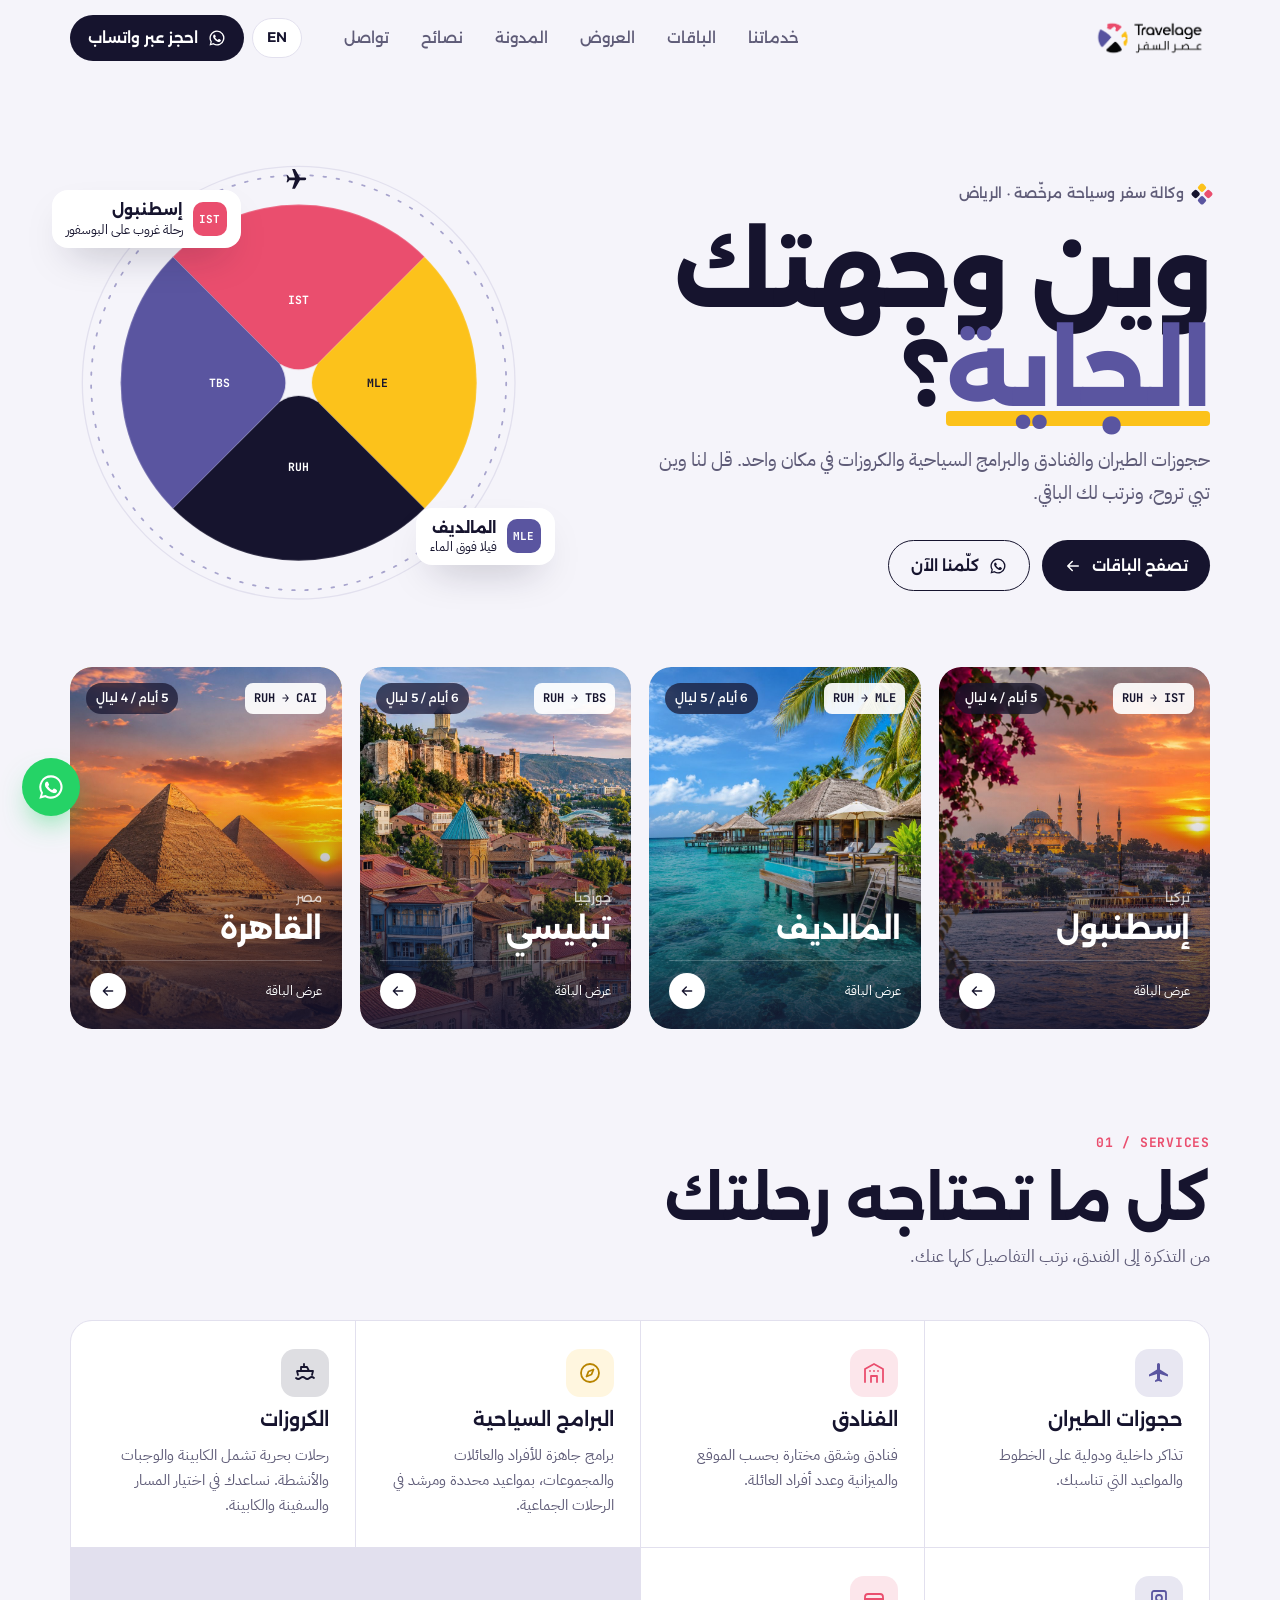
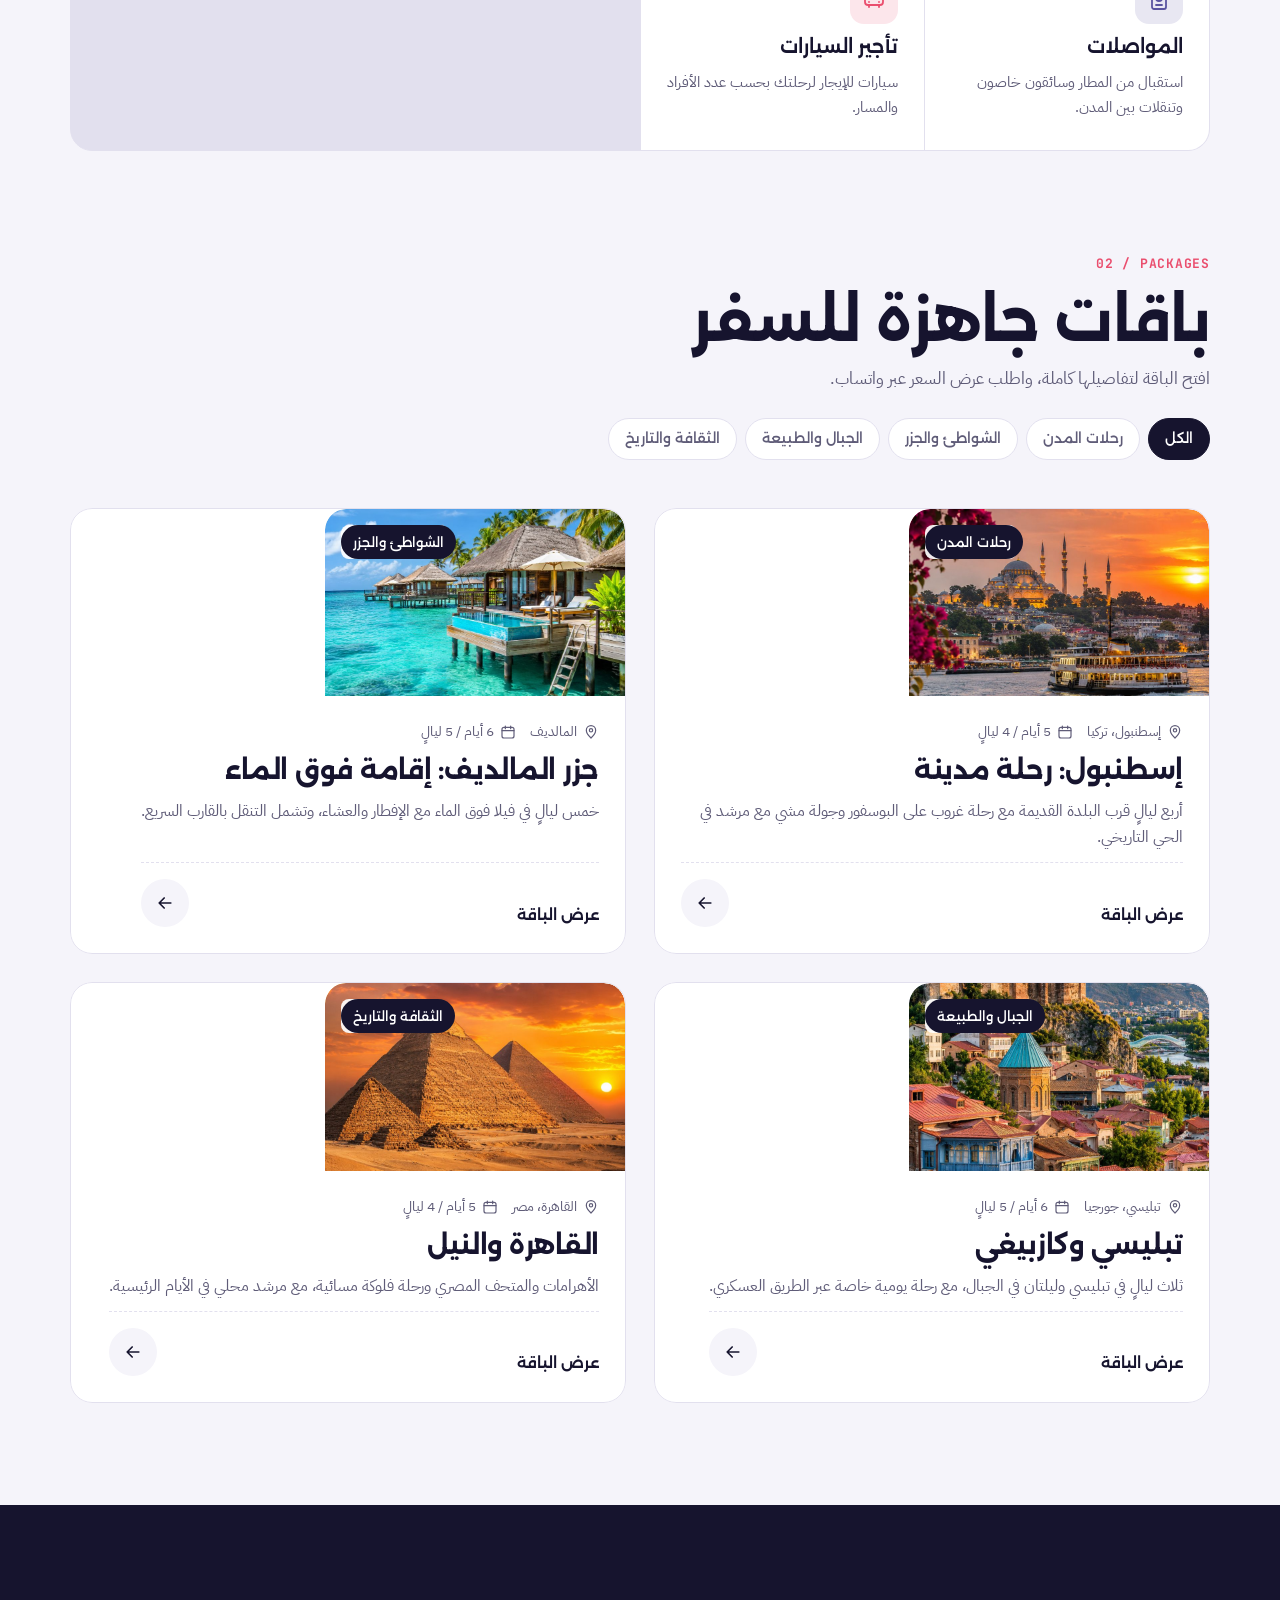
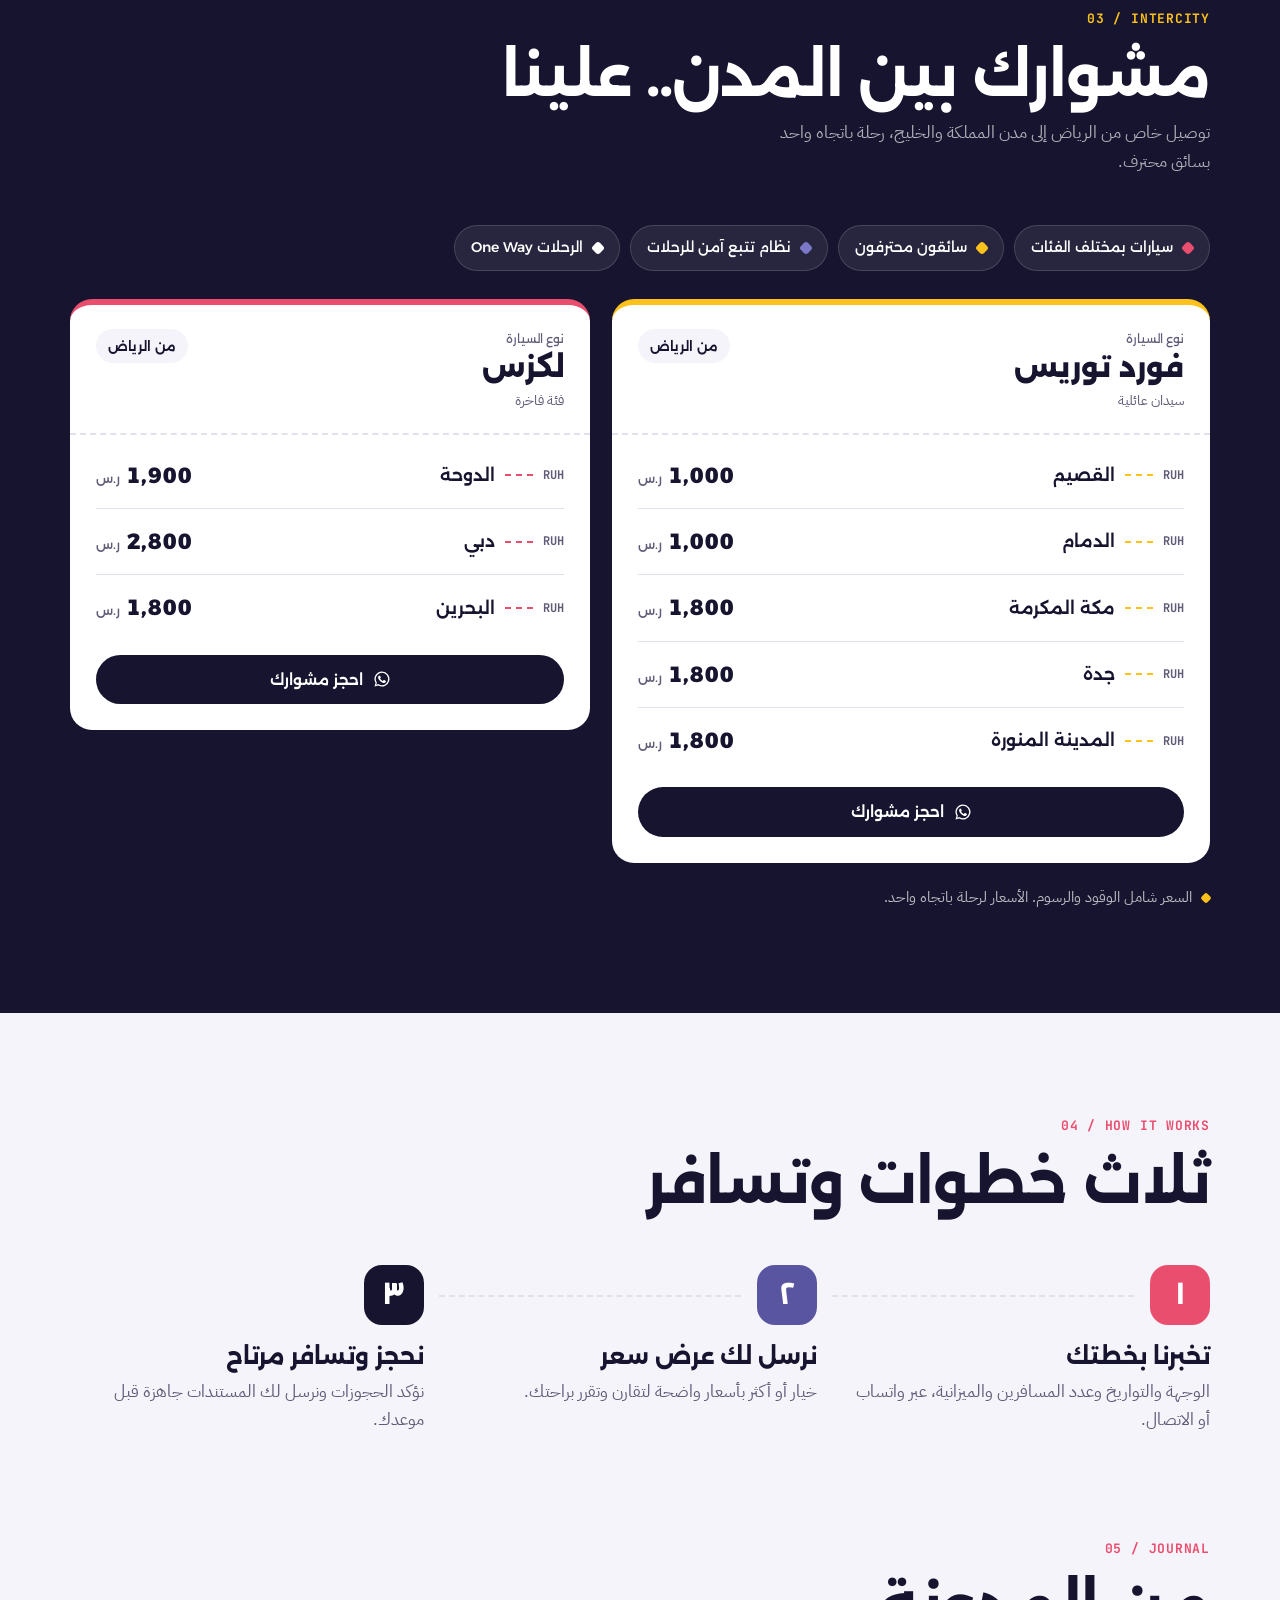
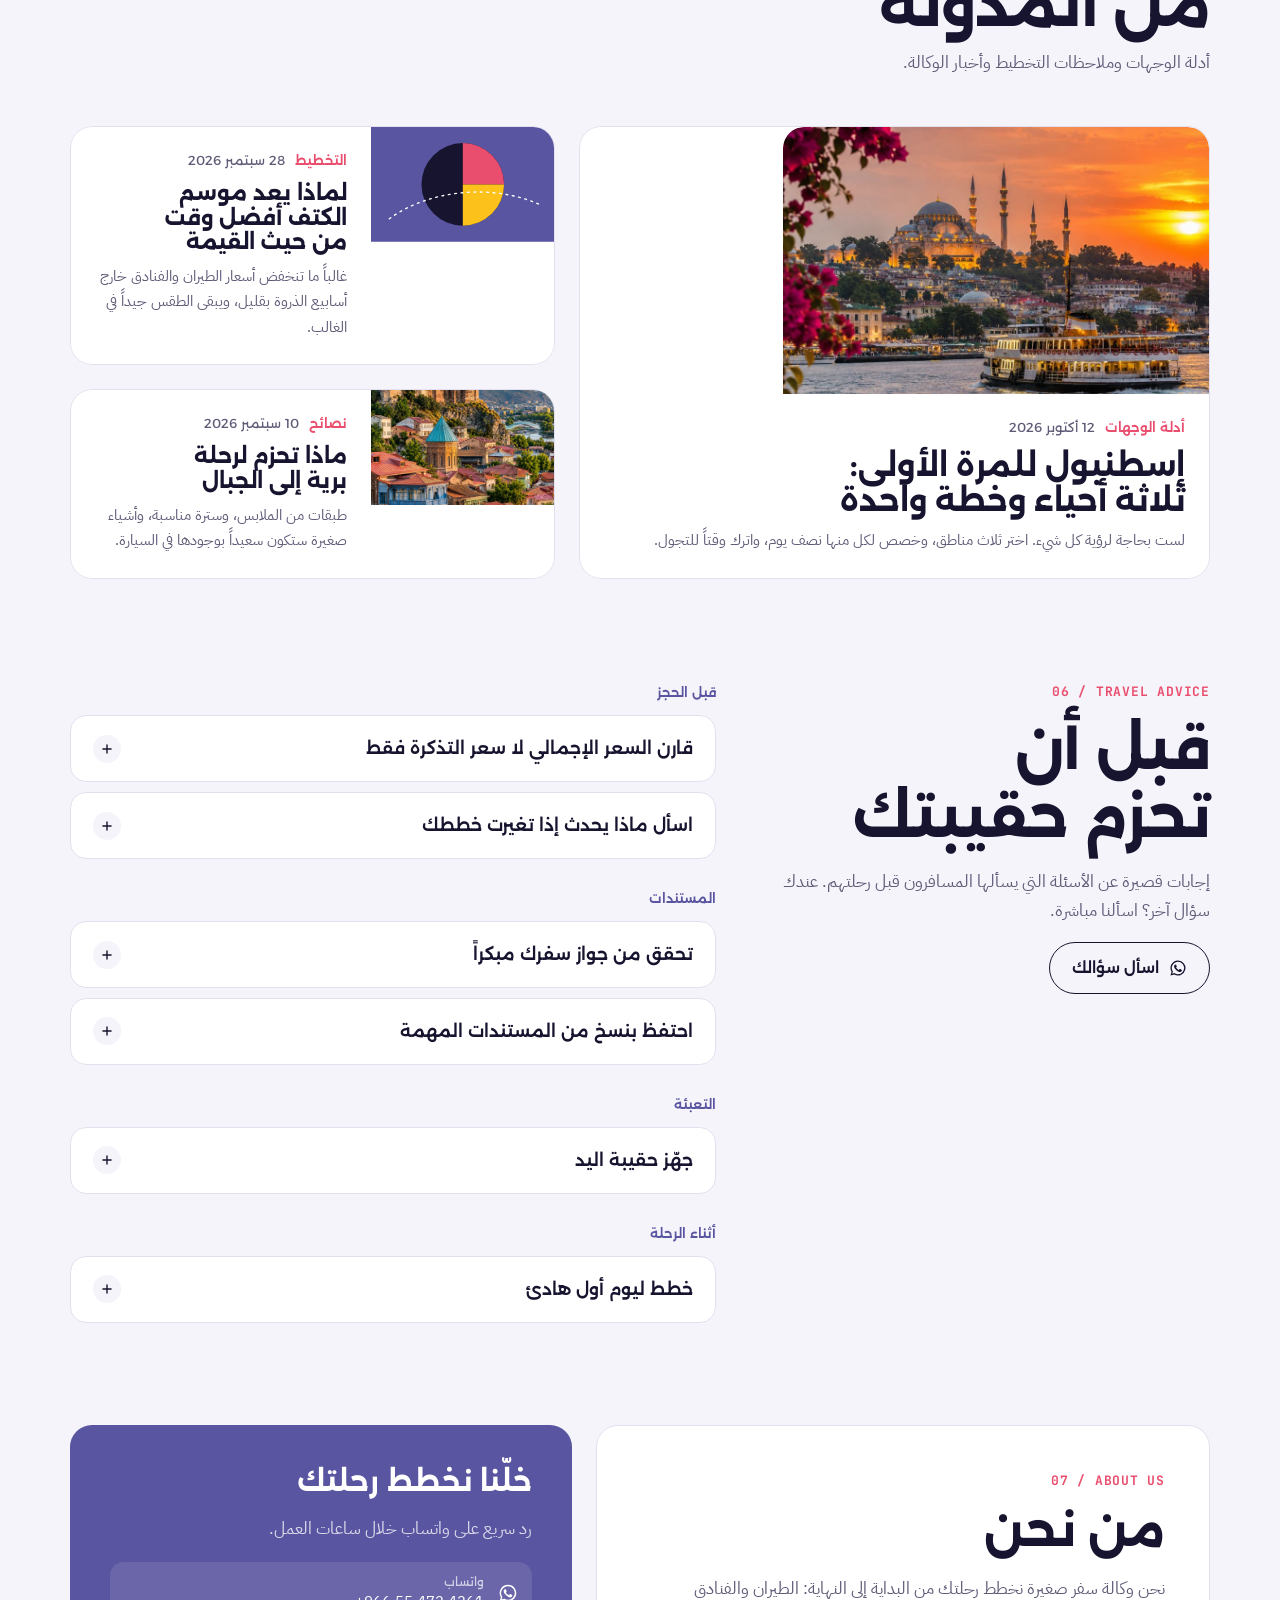
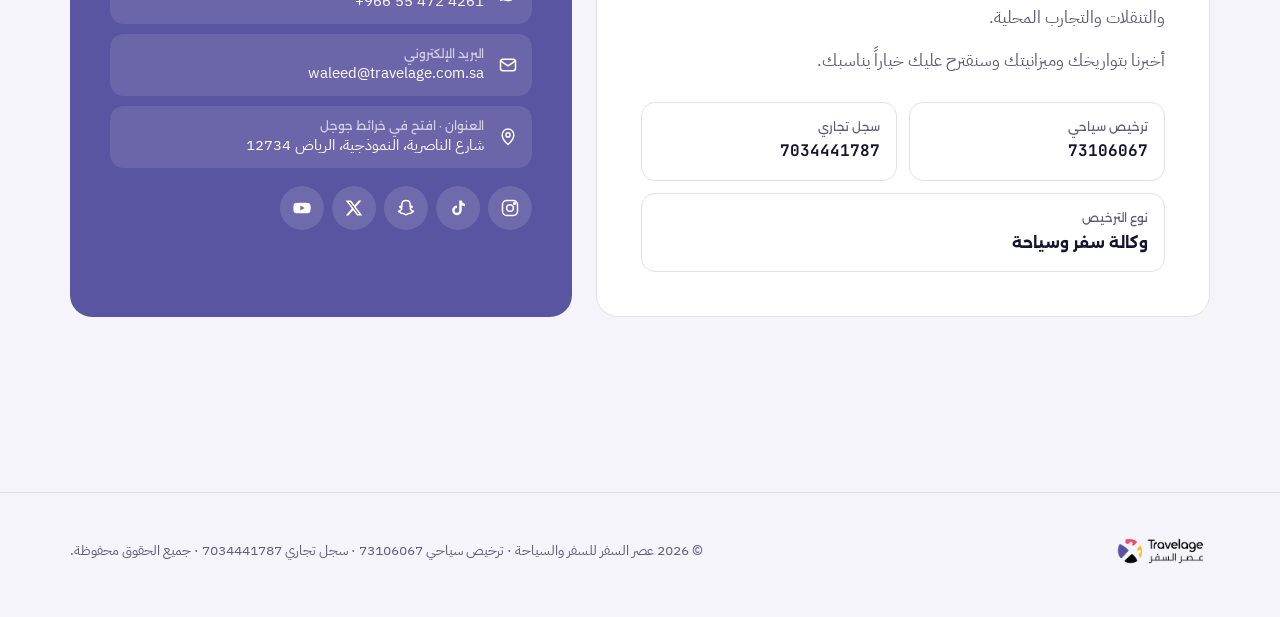
==== commit 860e4fa0: "Remove international driving license service (Google Ads policy)" ====
--- a/index.html
+++ b/index.html
@@ -7,7 +7,7 @@
 <meta charset="utf-8">
 <meta name="viewport" content="width=device-width,initial-scale=1">
 <title>عصر السفر | Travelage - وكالة سفر وسياحة في الرياض</title>
-<meta name="description" content="عصر السفر (Travelage) وكالة سفر وسياحة مرخّصة في الرياض. حجوزات طيران وفنادق، برامج سياحية، كروزات، تأجير سيارات ورخصة قيادة دولية. احجز عبر واتساب.">
+<meta name="description" content="عصر السفر (Travelage) وكالة سفر وسياحة مرخّصة في الرياض. حجوزات طيران وفنادق، برامج سياحية، كروزات وتأجير سيارات. احجز عبر واتساب.">
 <meta name="keywords" content="عصر السفر, Travelage, وكالة سفر الرياض, مكتب سياحة الرياض, حجز طيران, حجز فنادق, برامج سياحية, كروزات">
 <link rel="canonical" href="https://www.travelage.com.sa/">
 <meta name="robots" content="index,follow">
@@ -22,7 +22,7 @@
 <meta property="og:locale" content="ar_SA">
 <meta name="twitter:card" content="summary_large_image">
 <meta name="twitter:site" content="@trvlage">
-<script type="application/ld+json">{"@context": "https://schema.org", "@type": "TravelAgency", "name": "عصر السفر | Travelage", "alternateName": ["Travelage", "عصر السفر", "مؤسسة عصر السفر للسفر والسياحة"], "url": "https://www.travelage.com.sa/", "logo": "https://www.travelage.com.sa/logo.png", "image": "https://www.travelage.com.sa/logo.png", "description": "وكالة سفر وسياحة مرخّصة في الرياض: حجوزات الطيران والفنادق والبرامج السياحية والكروزات وتأجير السيارات ورخصة القيادة الدولية.", "telephone": "+966554724261", "email": "waleed@travelage.com.sa", "address": {"@type": "PostalAddress", "streetAddress": "شارع الناصرية، النموذجية", "addressLocality": "الرياض", "postalCode": "12734", "addressCountry": "SA"}, "hasMap": "https://maps.app.goo.gl/98tSahPS8GyduQy99", "areaServed": "SA", "priceRange": "$", "sameAs": ["https://www.instagram.com/trvlage", "https://www.tiktok.com/@trvlage", "https://x.com/trvlage", "https://www.snapchat.com/add/trvlage", "https://www.youtube.com/channel/UCZvCVUf05Iz7p9_49ApfZxA", "https://linktr.ee/trvlage"]}</script>
+<script type="application/ld+json">{"@context": "https://schema.org", "@type": "TravelAgency", "name": "عصر السفر | Travelage", "alternateName": ["Travelage", "عصر السفر", "مؤسسة عصر السفر للسفر والسياحة"], "url": "https://www.travelage.com.sa/", "logo": "https://www.travelage.com.sa/logo.png", "image": "https://www.travelage.com.sa/logo.png", "description": "وكالة سفر وسياحة مرخّصة في الرياض: حجوزات الطيران والفنادق والبرامج السياحية والكروزات وتأجير السيارات.", "telephone": "+966554724261", "email": "waleed@travelage.com.sa", "address": {"@type": "PostalAddress", "streetAddress": "شارع الناصرية، النموذجية", "addressLocality": "الرياض", "postalCode": "12734", "addressCountry": "SA"}, "hasMap": "https://maps.app.goo.gl/98tSahPS8GyduQy99", "areaServed": "SA", "priceRange": "$", "sameAs": ["https://www.instagram.com/trvlage", "https://www.tiktok.com/@trvlage", "https://x.com/trvlage", "https://www.snapchat.com/add/trvlage", "https://www.youtube.com/channel/UCZvCVUf05Iz7p9_49ApfZxA", "https://linktr.ee/trvlage"]}</script>
 <meta name="description" content="عصر السفر (Travelage) وكالة سفر وسياحة مرخّصة في الرياض: حجوزات طيران وفنادق، برامج سياحية وكروزات. تواصل معنا على واتساب ونرتب رحلتك من البداية للنهاية.">
 <link rel="canonical" href="https://www.travelage.com.sa/">
 <meta name="robots" content="index,follow">
@@ -452,7 +452,7 @@
   <h1>عصر السفر | Travelage: وكالة سفر وسياحة في الرياض</h1>
   <p>حجوزات الطيران والفنادق والبرامج السياحية والكروزات في مكان واحد. قل لنا وين تبي تروح، ونرتب لك الباقي.</p>
   <h2>خدماتنا</h2>
-  <ul><li>حجوزات الطيران</li><li>الفنادق</li><li>البرامج السياحية</li><li>الكروزات</li><li>المواصلات</li><li>تأجير السيارات</li><li>رخصة القيادة الدولية</li></ul>
+  <ul><li>حجوزات الطيران</li><li>الفنادق</li><li>البرامج السياحية</li><li>الكروزات</li><li>المواصلات</li><li>تأجير السيارات</li></ul>
   <h2>باقات سياحية من الرياض</h2>
   <ul><li>إسطنبول، تركيا</li><li>جزر المالديف</li><li>تبليسي وكازبيغي، جورجيا</li><li>القاهرة والنيل، مصر</li></ul>
   <h2>تواصل معنا</h2>
@@ -466,7 +466,7 @@
 <div class="modal" id="modal" role="dialog" aria-modal="true"><div class="sheet" id="sheet"></div></div>
 <div class="toast" id="toast" role="status" aria-live="polite"></div>
 
-<script type="application/json" id="data">{"site": {"logo": "95c22ef0853b2f307c03466741d85c36", "name": "Travelage", "nameAr": "عصر السفر", "legal": "", "legalAr": "عصر السفر للسفر والسياحة", "originCity": "Riyadh", "originCityAr": "الرياض", "originCode": "", "heroTitle": "Where to next?", "heroTitleAr": "وين وجهتك الجاية؟", "heroSub": "Flights, hotels, tours and cruises in one place. Tell us where you want to go and we arrange the rest.", "heroSubAr": "حجوزات الطيران والفنادق والبرامج السياحية والكروزات في مكان واحد. قل لنا وين تبي تروح، ونرتب لك الباقي.", "notice": "", "noticeAr": "", "about": "We are a small travel agency that plans trips end to end: flights, hotels, transfers and local experiences.\n\nTell us your dates and budget and we will put together an option that fits.", "aboutAr": "نحن وكالة سفر صغيرة نخطط رحلتك من البداية إلى النهاية: الطيران والفنادق والتنقلات والتجارب المحلية.\n\nأخبرنا بتواريخك وميزانيتك وسنقترح عليك خياراً يناسبك.", "email": "waleed@travelage.com.sa", "phone": "", "whatsapp": "966554724261", "instagram": "trvlage", "tiktok": "trvlage", "currency": "SAR", "currencyAr": "ر.س", "defaultLang": "ar", "licenseNo": "73106067", "address": "Nasseriyah St, Al Namudhajiyah, Riyadh 12734", "addressAr": "شارع الناصرية، النموذجية، الرياض 12734", "maps": "https://maps.app.goo.gl/98tSahPS8GyduQy99", "licenseType": "Travel & tourism agency", "licenseTypeAr": "وكالة سفر وسياحة", "crNo": "7034441787", "x": "trvlage", "snapchat": "trvlage", "youtube": "https://www.youtube.com/channel/UCZvCVUf05Iz7p9_49ApfZxA", "heroImage": "0e25b5baed4ba6226e991eb33be57840"}, "packages": [{"id": "p1", "title": "Istanbul City Break", "titleAr": "إسطنبول: رحلة مدينة", "destination": "Istanbul, Turkiye", "destinationAr": "إسطنبول، تركيا", "code": "IST", "category": "City breaks", "categoryAr": "رحلات المدن", "days": 5, "nights": 4, "price": 2950, "priceNote": "per person, twin share", "priceNoteAr": "للشخص، في غرفة مزدوجة", "summary": "Four nights near the old city with a Bosphorus sunset cruise and a guided walk through the historic quarter.", "summaryAr": "أربع ليالٍ قرب البلدة القديمة مع رحلة غروب على البوسفور وجولة مشي مع مرشد في الحي التاريخي.", "highlights": ["Bosphorus sunset cruise", "Guided Old City walking tour", "Free evenings for food and the bazaars"], "highlightsAr": ["رحلة غروب على البوسفور", "جولة مشي مع مرشد في البلدة القديمة", "أمسيات حرة للطعام والأسواق"], "includes": ["Return flights from Riyadh", "4 nights in a 4-star hotel", "Daily breakfast", "Airport transfers"], "includesAr": ["تذاكر طيران ذهاباً وإياباً من الرياض", "4 ليالٍ في فندق 4 نجوم", "إفطار يومي", "التنقل من وإلى المطار"], "details": "## How the days run\nDay 1 is arrival and a slow evening. Days 2 and 3 cover the old city and the water. Day 4 is yours. Day 5 is the flight home.\n\nWe can add a day trip or move the dates to suit you.", "detailsAr": "## كيف تسير الأيام\nاليوم الأول للوصول وأمسية هادئة. اليومان الثاني والثالث للبلدة القديمة والمياه. اليوم الرابع لك. اليوم الخامس رحلة العودة.\n\nيمكننا إضافة رحلة يومية أو تغيير التواريخ بما يناسبك.", "image": "e18f4cc38826e692259384db2821c3ae", "featured": true, "visible": true}, {"id": "p2", "title": "Maldives Overwater Escape", "titleAr": "جزر المالديف: إقامة فوق الماء", "destination": "Male, Maldives", "destinationAr": "المالديف", "code": "MLE", "category": "Beach & islands", "categoryAr": "الشواطئ والجزر", "days": 6, "nights": 5, "price": 7800, "priceNote": "per person, twin share", "priceNoteAr": "للشخص، في غرفة مزدوجة", "summary": "Five nights in an overwater villa with breakfast and dinner, speedboat transfers included.", "summaryAr": "خمس ليالٍ في فيلا فوق الماء مع الإفطار والعشاء، وتشمل التنقل بالقارب السريع.", "highlights": ["Overwater villa", "Snorkelling with a guide", "Sunset dolphin cruise"], "highlightsAr": ["فيلا فوق الماء", "غطس مع مرشد", "رحلة بحرية عند الغروب لمشاهدة الدلافين"], "includes": ["Return flights from Riyadh", "5 nights overwater villa", "Half board", "Speedboat transfers"], "includesAr": ["تذاكر طيران ذهاباً وإياباً من الرياض", "5 ليالٍ في فيلا فوق الماء", "نصف إقامة", "التنقل بالقارب السريع"], "details": "A quiet resort week built around the lagoon. Ask us about honeymoon and anniversary touches.", "detailsAr": "أسبوع هادئ في منتجع يدور حول البحيرة. اسألنا عن لمسات خاصة لشهر العسل والمناسبات.", "image": "a25890aabf4b5cf65365669795eb005e", "featured": true, "visible": true}, {"id": "p3", "title": "Tbilisi and Kazbegi", "titleAr": "تبليسي وكازبيغي", "destination": "Tbilisi, Georgia", "destinationAr": "تبليسي، جورجيا", "code": "TBS", "category": "Mountains & nature", "categoryAr": "الجبال والطبيعة", "days": 6, "nights": 5, "price": 3400, "priceNote": "per person, twin share", "priceNoteAr": "للشخص، في غرفة مزدوجة", "summary": "Three nights in Tbilisi, two in the mountains, with a private day drive up the Military Road.", "summaryAr": "ثلاث ليالٍ في تبليسي وليلتان في الجبال، مع رحلة يومية خاصة عبر الطريق العسكري.", "highlights": ["Old Tbilisi walking tour", "Private day trip to Kazbegi", "Wine tasting in a family cellar"], "highlightsAr": ["جولة مشي في تبليسي القديمة", "رحلة يومية خاصة إلى كازبيغي", "تذوق النبيذ في قبو عائلي"], "includes": ["Return flights from Riyadh", "5 nights in 4-star hotels", "Daily breakfast", "Private driver for the mountain day"], "includesAr": ["تذاكر طيران ذهاباً وإياباً من الرياض", "5 ليالٍ في فنادق 4 نجوم", "إفطار يومي", "سائق خاص ليوم الجبل"], "details": "## Best for\nCouples and families who like a mix of city time and fresh air.\n\nPack layers: the mountains are cooler than the city.", "detailsAr": "## مناسبة لـ\nالأزواج والعائلات الذين يحبون الجمع بين المدينة والهواء النقي.\n\nأحضر ملابس متعددة الطبقات: الجبال أبرد من المدينة.", "image": "31ea3b7f6d18346fe6df808f2a5f5449", "featured": true, "visible": true}, {"id": "p4", "title": "Cairo and the Nile", "titleAr": "القاهرة والنيل", "destination": "Cairo, Egypt", "destinationAr": "القاهرة، مصر", "code": "CAI", "category": "Culture & history", "categoryAr": "الثقافة والتاريخ", "days": 5, "nights": 4, "price": 2600, "priceNote": "per person, twin share", "priceNoteAr": "للشخص، في غرفة مزدوجة", "summary": "Pyramids, the Egyptian Museum and an evening felucca ride, with a local guide on the big days.", "summaryAr": "الأهرامات والمتحف المصري ورحلة فلوكة مسائية، مع مرشد محلي في الأيام الرئيسية.", "highlights": ["Giza pyramids with a guide", "Museum visit", "Felucca ride on the Nile"], "highlightsAr": ["الأهرامات في الجيزة مع مرشد", "زيارة المتحف", "رحلة فلوكة في النيل"], "includes": ["Return flights from Riyadh", "4 nights in a 4-star hotel", "Daily breakfast", "Guided Giza and museum days"], "includesAr": ["تذاكر طيران ذهاباً وإياباً من الرياض", "4 ليالٍ في فندق 4 نجوم", "إفطار يومي", "أيام الجيزة والمتحف مع مرشد"], "details": "Early starts on the main sightseeing days keep you ahead of the heat and the crowds.", "detailsAr": "البداية المبكرة في أيام المعالم الرئيسية تجنبك الحر والازدحام.", "image": "05bbd4cfbd8523dee3d87a551685ef52", "featured": false, "visible": true}], "offers": [{"id": "o1", "title": "Early-bird Istanbul", "titleAr": "عرض الحجز المبكر لإسطنبول", "badge": "15% off", "badgeAr": "خصم 15%", "blurb": "Book the Istanbul City Break before the deadline and take 15% off the package price.", "blurbAr": "احجز باقة إسطنبول قبل الموعد النهائي واحصل على خصم 15% على سعر الباقة.", "code": "EARLY15", "validUntil": "2026-12-15", "packageId": "p1", "visible": true}, {"id": "o2", "title": "Kids fly free", "titleAr": "أطفالك يسافرون مجاناً", "badge": "2 kids free", "badgeAr": "طفلان مجاناً", "blurb": "Two children under 12 travel at no extra cost when two adults book the Tbilisi and Kazbegi package.", "blurbAr": "يسافر طفلان دون سن 12 دون تكلفة إضافية عند حجز بالغين لباقة تبليسي وكازبيغي.", "code": "FAMILY2", "validUntil": "2027-01-31", "packageId": "p3", "visible": true}, {"id": "o3", "title": "Honeymoon upgrade", "titleAr": "ترقية شهر العسل", "badge": "Free upgrade", "badgeAr": "ترقية مجانية", "blurb": "Book the Maldives escape for a honeymoon and get a room upgrade, subject to availability.", "blurbAr": "احجز باقة المالديف لشهر العسل واحصل على ترقية للغرفة، بحسب التوفر.", "code": "", "validUntil": "", "packageId": "p2", "visible": true}], "posts": [{"id": "b1", "title": "A first-timer's Istanbul: three neighbourhoods, one plan", "titleAr": "إسطنبول للمرة الأولى: ثلاثة أحياء وخطة واحدة", "category": "Destination guides", "categoryAr": "أدلة الوجهات", "date": "2026-10-12", "excerpt": "You do not need to see everything. Pick three areas, give each half a day, and leave room to wander.", "excerptAr": "لست بحاجة لرؤية كل شيء. اختر ثلاث مناطق، وخصص لكل منها نصف يوم، واترك وقتاً للتجول.", "body": "Istanbul rewards people who slow down. Choose three areas and treat each as its own half day.\n\n## Start in the old city\nThe big monuments sit close together, so you can walk between them. Go early and book any timed tickets before you travel.\n\n## Cross the water\nTake a public ferry between the European and Asian sides. It costs little and gives you the skyline for free.\n\n## Finish with food\nKeep one evening with no plan at all. Walk until something smells good.", "bodyAr": "إسطنبول تكافئ من يتمهل. اختر ثلاث مناطق وتعامل مع كل منها كنصف يوم مستقل.\n\n## ابدأ بالبلدة القديمة\nالمعالم الكبرى قريبة من بعضها فيمكنك المشي بينها. اذهب مبكراً واحجز أي تذاكر بمواعيد محددة قبل السفر.\n\n## اعبر المياه\nاستقل العبّارة العامة بين الجانبين الأوروبي والآسيوي. تكلفتها قليلة وتمنحك مشهد الأفق مجاناً.\n\n## اختم بالطعام\nاترك أمسية واحدة بلا خطة. امشِ حتى تجد رائحة تعجبك.", "image": "e18f4cc38826e692259384db2821c3ae", "visible": true}, {"id": "b2", "title": "Why shoulder season is the best-value time to go", "titleAr": "لماذا يعد موسم الكتف أفضل وقت من حيث القيمة", "category": "Planning", "categoryAr": "التخطيط", "date": "2026-09-28", "excerpt": "Fares and hotel rates often drop just outside peak weeks, and the weather is usually still good.", "excerptAr": "غالباً ما تنخفض أسعار الطيران والفنادق خارج أسابيع الذروة بقليل، ويبقى الطقس جيداً في الغالب.", "body": "Peak weeks cost more because everyone wants them. The weeks on either side often cost noticeably less.\n\nCheck two or three date ranges before you commit. A shift of a few days can change the price of the whole trip.\n\nTell us your flexible dates and we will compare options for you.", "bodyAr": "أسابيع الذروة أغلى لأن الجميع يريدها. والأسابيع التي قبلها وبعدها أرخص بشكل ملحوظ في الغالب.\n\nقارن بين نطاقين أو ثلاثة من التواريخ قبل أن تحجز. تغيير الموعد بضعة أيام قد يغير سعر الرحلة كلها.\n\nأخبرنا بتواريخك المرنة وسنقارن لك الخيارات.", "image": "e9d11d35eb6412ca7d2131fda08ebbf5", "visible": true}, {"id": "b3", "title": "Packing for a mountain road trip", "titleAr": "ماذا تحزم لرحلة برية إلى الجبال", "category": "Tips", "categoryAr": "نصائح", "date": "2026-09-10", "excerpt": "Layers, a proper jacket, and the small things you will be glad to have in the car.", "excerptAr": "طبقات من الملابس، وسترة مناسبة، وأشياء صغيرة ستكون سعيداً بوجودها في السيارة.", "body": "Mountain weather changes quickly, so pack in layers you can add or remove.\n\n- A light waterproof jacket\n- Comfortable shoes with grip\n- A power bank and a car charger\n- Water and snacks for the drive\n\nLeave a little room in the bag for things you buy on the way home.", "bodyAr": "يتغير طقس الجبال بسرعة، لذا احزم ملابس متعددة الطبقات يمكنك إضافتها أو خلعها.\n\n- سترة خفيفة مقاومة للماء\n- حذاء مريح بقبضة جيدة\n- شاحن متنقل وشاحن للسيارة\n- ماء ووجبات خفيفة للطريق\n\nاترك مساحة صغيرة في الحقيبة لما تشتريه في طريق العودة.", "image": "31ea3b7f6d18346fe6df808f2a5f5449", "visible": true}], "advice": [{"id": "a1", "category": "Before you book", "categoryAr": "قبل الحجز", "title": "Compare the total price, not just the fare", "titleAr": "قارن السعر الإجمالي لا سعر التذكرة فقط", "body": "A cheap fare can come with extra charges for bags, seats and transfers. Add everything up before you compare two options.", "bodyAr": "قد تأتي التذكرة الرخيصة مع رسوم إضافية للحقائب والمقاعد والتنقلات. اجمع كل شيء قبل أن تقارن بين خيارين.", "visible": true}, {"id": "a2", "category": "Before you book", "categoryAr": "قبل الحجز", "title": "Ask what happens if plans change", "titleAr": "اسأل ماذا يحدث إذا تغيرت خططك", "body": "Check the change and cancellation terms before you pay. Flexible tickets cost more but can save you if dates move.", "bodyAr": "تحقق من شروط التغيير والإلغاء قبل الدفع. التذاكر المرنة أغلى لكنها قد تنقذك إذا تغيرت المواعيد.", "visible": true}, {"id": "a3", "category": "Documents", "categoryAr": "المستندات", "title": "Check your passport early", "titleAr": "تحقق من جواز سفرك مبكراً", "body": "Many destinations ask for several months of remaining validity and blank pages. Look at your passport as soon as you pick a destination.\n\nEntry rules change, so confirm visa requirements with the official source for your destination before you travel.", "bodyAr": "تطلب وجهات كثيرة صلاحية متبقية لعدة أشهر وصفحات فارغة. افحص جواز سفرك فور اختيار الوجهة.\n\nقواعد الدخول تتغير، لذا تأكد من متطلبات التأشيرة من المصدر الرسمي للوجهة قبل السفر.", "visible": true}, {"id": "a4", "category": "Documents", "categoryAr": "المستندات", "title": "Keep copies of key documents", "titleAr": "احتفظ بنسخ من المستندات المهمة", "body": "Store photos of your passport, tickets and hotel bookings on your phone and send them to someone you trust.", "bodyAr": "خزّن صوراً لجواز سفرك وتذاكرك وحجوزات الفنادق على هاتفك وأرسلها إلى شخص تثق به.", "visible": true}, {"id": "a5", "category": "Packing", "categoryAr": "التعبئة", "title": "Pack a carry-on kit", "titleAr": "جهّز حقيبة اليد", "body": "Put essentials in your hand luggage: medication, chargers, a change of clothes and anything you cannot replace.", "bodyAr": "ضع الأساسيات في حقيبة اليد: الأدوية والشواحن وملابس بديلة وأي شيء لا يمكن تعويضه.", "visible": true}, {"id": "a6", "category": "On the trip", "categoryAr": "أثناء الرحلة", "title": "Plan an easy first day", "titleAr": "خطط ليوم أول هادئ", "body": "After a flight, keep day one light. A short walk and an early dinner set you up for the rest of the trip.", "bodyAr": "بعد الطيران، اجعل اليوم الأول خفيفاً. مشي قصير وعشاء مبكر يهيئانك لبقية الرحلة.", "visible": true}], "services": [{"id": "s1", "title": "Flight bookings", "titleAr": "حجوزات الطيران", "blurb": "Domestic and international tickets on the airline and schedule that suit you.", "blurbAr": "تذاكر داخلية ودولية على الخطوط والمواعيد التي تناسبك.", "points": [], "pointsAr": [], "visible": true}, {"id": "s2", "title": "Hotels", "titleAr": "الفنادق", "blurb": "Hotels and apartments chosen for location, budget and family size.", "blurbAr": "فنادق وشقق مختارة بحسب الموقع والميزانية وعدد أفراد العائلة.", "points": [], "pointsAr": [], "visible": true}, {"id": "s3", "title": "Tour programs", "titleAr": "البرامج السياحية", "blurb": "Ready-made trips for individuals, families and groups, with fixed dates and a guide on group departures.", "blurbAr": "برامج جاهزة للأفراد والعائلات والمجموعات، بمواعيد محددة ومرشد في الرحلات الجماعية.", "points": [], "pointsAr": [], "visible": true}, {"id": "s4", "title": "Cruises", "titleAr": "الكروزات", "blurb": "Sea cruises with cabin, meals and onboard activities. We help you choose the route, ship and cabin.", "blurbAr": "رحلات بحرية تشمل الكابينة والوجبات والأنشطة. نساعدك في اختيار المسار والسفينة والكابينة.", "points": [], "pointsAr": [], "visible": true}, {"id": "s6", "title": "Transport", "titleAr": "المواصلات", "blurb": "Airport pickups, private drivers and transfers between cities.", "blurbAr": "استقبال من المطار وسائقون خاصون وتنقلات بين المدن.", "points": [], "pointsAr": [], "visible": true}, {"id": "s7", "title": "Car rental", "titleAr": "تأجير السيارات", "blurb": "Rental cars for your trip, matched to your group size and route.", "blurbAr": "سيارات للإيجار لرحلتك بحسب عدد الأفراد والمسار.", "points": [], "pointsAr": [], "visible": true}, {"id": "s8", "title": "International driving license", "titleAr": "رخصة القيادة الدولية", "blurb": "We help you prepare and submit your international driving license request before you travel.", "blurbAr": "نساعدك في تجهيز وتقديم طلب رخصة القيادة الدولية قبل سفرك.", "points": [], "pointsAr": [], "visible": true}]}</script>
+<script type="application/json" id="data">{"site": {"logo": "95c22ef0853b2f307c03466741d85c36", "name": "Travelage", "nameAr": "عصر السفر", "legal": "", "legalAr": "عصر السفر للسفر والسياحة", "originCity": "Riyadh", "originCityAr": "الرياض", "originCode": "", "heroTitle": "Where to next?", "heroTitleAr": "وين وجهتك الجاية؟", "heroSub": "Flights, hotels, tours and cruises in one place. Tell us where you want to go and we arrange the rest.", "heroSubAr": "حجوزات الطيران والفنادق والبرامج السياحية والكروزات في مكان واحد. قل لنا وين تبي تروح، ونرتب لك الباقي.", "notice": "", "noticeAr": "", "about": "We are a small travel agency that plans trips end to end: flights, hotels, transfers and local experiences.\n\nTell us your dates and budget and we will put together an option that fits.", "aboutAr": "نحن وكالة سفر صغيرة نخطط رحلتك من البداية إلى النهاية: الطيران والفنادق والتنقلات والتجارب المحلية.\n\nأخبرنا بتواريخك وميزانيتك وسنقترح عليك خياراً يناسبك.", "email": "waleed@travelage.com.sa", "phone": "", "whatsapp": "966554724261", "instagram": "trvlage", "tiktok": "trvlage", "currency": "SAR", "currencyAr": "ر.س", "defaultLang": "ar", "licenseNo": "73106067", "address": "Nasseriyah St, Al Namudhajiyah, Riyadh 12734", "addressAr": "شارع الناصرية، النموذجية، الرياض 12734", "maps": "https://maps.app.goo.gl/98tSahPS8GyduQy99", "licenseType": "Travel & tourism agency", "licenseTypeAr": "وكالة سفر وسياحة", "crNo": "7034441787", "x": "trvlage", "snapchat": "trvlage", "youtube": "https://www.youtube.com/channel/UCZvCVUf05Iz7p9_49ApfZxA", "heroImage": "0e25b5baed4ba6226e991eb33be57840"}, "packages": [{"id": "p1", "title": "Istanbul City Break", "titleAr": "إسطنبول: رحلة مدينة", "destination": "Istanbul, Turkiye", "destinationAr": "إسطنبول، تركيا", "code": "IST", "category": "City breaks", "categoryAr": "رحلات المدن", "days": 5, "nights": 4, "price": 2950, "priceNote": "per person, twin share", "priceNoteAr": "للشخص، في غرفة مزدوجة", "summary": "Four nights near the old city with a Bosphorus sunset cruise and a guided walk through the historic quarter.", "summaryAr": "أربع ليالٍ قرب البلدة القديمة مع رحلة غروب على البوسفور وجولة مشي مع مرشد في الحي التاريخي.", "highlights": ["Bosphorus sunset cruise", "Guided Old City walking tour", "Free evenings for food and the bazaars"], "highlightsAr": ["رحلة غروب على البوسفور", "جولة مشي مع مرشد في البلدة القديمة", "أمسيات حرة للطعام والأسواق"], "includes": ["Return flights from Riyadh", "4 nights in a 4-star hotel", "Daily breakfast", "Airport transfers"], "includesAr": ["تذاكر طيران ذهاباً وإياباً من الرياض", "4 ليالٍ في فندق 4 نجوم", "إفطار يومي", "التنقل من وإلى المطار"], "details": "## How the days run\nDay 1 is arrival and a slow evening. Days 2 and 3 cover the old city and the water. Day 4 is yours. Day 5 is the flight home.\n\nWe can add a day trip or move the dates to suit you.", "detailsAr": "## كيف تسير الأيام\nاليوم الأول للوصول وأمسية هادئة. اليومان الثاني والثالث للبلدة القديمة والمياه. اليوم الرابع لك. اليوم الخامس رحلة العودة.\n\nيمكننا إضافة رحلة يومية أو تغيير التواريخ بما يناسبك.", "image": "e18f4cc38826e692259384db2821c3ae", "featured": true, "visible": true}, {"id": "p2", "title": "Maldives Overwater Escape", "titleAr": "جزر المالديف: إقامة فوق الماء", "destination": "Male, Maldives", "destinationAr": "المالديف", "code": "MLE", "category": "Beach & islands", "categoryAr": "الشواطئ والجزر", "days": 6, "nights": 5, "price": 7800, "priceNote": "per person, twin share", "priceNoteAr": "للشخص، في غرفة مزدوجة", "summary": "Five nights in an overwater villa with breakfast and dinner, speedboat transfers included.", "summaryAr": "خمس ليالٍ في فيلا فوق الماء مع الإفطار والعشاء، وتشمل التنقل بالقارب السريع.", "highlights": ["Overwater villa", "Snorkelling with a guide", "Sunset dolphin cruise"], "highlightsAr": ["فيلا فوق الماء", "غطس مع مرشد", "رحلة بحرية عند الغروب لمشاهدة الدلافين"], "includes": ["Return flights from Riyadh", "5 nights overwater villa", "Half board", "Speedboat transfers"], "includesAr": ["تذاكر طيران ذهاباً وإياباً من الرياض", "5 ليالٍ في فيلا فوق الماء", "نصف إقامة", "التنقل بالقارب السريع"], "details": "A quiet resort week built around the lagoon. Ask us about honeymoon and anniversary touches.", "detailsAr": "أسبوع هادئ في منتجع يدور حول البحيرة. اسألنا عن لمسات خاصة لشهر العسل والمناسبات.", "image": "a25890aabf4b5cf65365669795eb005e", "featured": true, "visible": true}, {"id": "p3", "title": "Tbilisi and Kazbegi", "titleAr": "تبليسي وكازبيغي", "destination": "Tbilisi, Georgia", "destinationAr": "تبليسي، جورجيا", "code": "TBS", "category": "Mountains & nature", "categoryAr": "الجبال والطبيعة", "days": 6, "nights": 5, "price": 3400, "priceNote": "per person, twin share", "priceNoteAr": "للشخص، في غرفة مزدوجة", "summary": "Three nights in Tbilisi, two in the mountains, with a private day drive up the Military Road.", "summaryAr": "ثلاث ليالٍ في تبليسي وليلتان في الجبال، مع رحلة يومية خاصة عبر الطريق العسكري.", "highlights": ["Old Tbilisi walking tour", "Private day trip to Kazbegi", "Wine tasting in a family cellar"], "highlightsAr": ["جولة مشي في تبليسي القديمة", "رحلة يومية خاصة إلى كازبيغي", "تذوق النبيذ في قبو عائلي"], "includes": ["Return flights from Riyadh", "5 nights in 4-star hotels", "Daily breakfast", "Private driver for the mountain day"], "includesAr": ["تذاكر طيران ذهاباً وإياباً من الرياض", "5 ليالٍ في فنادق 4 نجوم", "إفطار يومي", "سائق خاص ليوم الجبل"], "details": "## Best for\nCouples and families who like a mix of city time and fresh air.\n\nPack layers: the mountains are cooler than the city.", "detailsAr": "## مناسبة لـ\nالأزواج والعائلات الذين يحبون الجمع بين المدينة والهواء النقي.\n\nأحضر ملابس متعددة الطبقات: الجبال أبرد من المدينة.", "image": "31ea3b7f6d18346fe6df808f2a5f5449", "featured": true, "visible": true}, {"id": "p4", "title": "Cairo and the Nile", "titleAr": "القاهرة والنيل", "destination": "Cairo, Egypt", "destinationAr": "القاهرة، مصر", "code": "CAI", "category": "Culture & history", "categoryAr": "الثقافة والتاريخ", "days": 5, "nights": 4, "price": 2600, "priceNote": "per person, twin share", "priceNoteAr": "للشخص، في غرفة مزدوجة", "summary": "Pyramids, the Egyptian Museum and an evening felucca ride, with a local guide on the big days.", "summaryAr": "الأهرامات والمتحف المصري ورحلة فلوكة مسائية، مع مرشد محلي في الأيام الرئيسية.", "highlights": ["Giza pyramids with a guide", "Museum visit", "Felucca ride on the Nile"], "highlightsAr": ["الأهرامات في الجيزة مع مرشد", "زيارة المتحف", "رحلة فلوكة في النيل"], "includes": ["Return flights from Riyadh", "4 nights in a 4-star hotel", "Daily breakfast", "Guided Giza and museum days"], "includesAr": ["تذاكر طيران ذهاباً وإياباً من الرياض", "4 ليالٍ في فندق 4 نجوم", "إفطار يومي", "أيام الجيزة والمتحف مع مرشد"], "details": "Early starts on the main sightseeing days keep you ahead of the heat and the crowds.", "detailsAr": "البداية المبكرة في أيام المعالم الرئيسية تجنبك الحر والازدحام.", "image": "05bbd4cfbd8523dee3d87a551685ef52", "featured": false, "visible": true}], "offers": [{"id": "o1", "title": "Early-bird Istanbul", "titleAr": "عرض الحجز المبكر لإسطنبول", "badge": "15% off", "badgeAr": "خصم 15%", "blurb": "Book the Istanbul City Break before the deadline and take 15% off the package price.", "blurbAr": "احجز باقة إسطنبول قبل الموعد النهائي واحصل على خصم 15% على سعر الباقة.", "code": "EARLY15", "validUntil": "2026-12-15", "packageId": "p1", "visible": true}, {"id": "o2", "title": "Kids fly free", "titleAr": "أطفالك يسافرون مجاناً", "badge": "2 kids free", "badgeAr": "طفلان مجاناً", "blurb": "Two children under 12 travel at no extra cost when two adults book the Tbilisi and Kazbegi package.", "blurbAr": "يسافر طفلان دون سن 12 دون تكلفة إضافية عند حجز بالغين لباقة تبليسي وكازبيغي.", "code": "FAMILY2", "validUntil": "2027-01-31", "packageId": "p3", "visible": true}, {"id": "o3", "title": "Honeymoon upgrade", "titleAr": "ترقية شهر العسل", "badge": "Free upgrade", "badgeAr": "ترقية مجانية", "blurb": "Book the Maldives escape for a honeymoon and get a room upgrade, subject to availability.", "blurbAr": "احجز باقة المالديف لشهر العسل واحصل على ترقية للغرفة، بحسب التوفر.", "code": "", "validUntil": "", "packageId": "p2", "visible": true}], "posts": [{"id": "b1", "title": "A first-timer's Istanbul: three neighbourhoods, one plan", "titleAr": "إسطنبول للمرة الأولى: ثلاثة أحياء وخطة واحدة", "category": "Destination guides", "categoryAr": "أدلة الوجهات", "date": "2026-10-12", "excerpt": "You do not need to see everything. Pick three areas, give each half a day, and leave room to wander.", "excerptAr": "لست بحاجة لرؤية كل شيء. اختر ثلاث مناطق، وخصص لكل منها نصف يوم، واترك وقتاً للتجول.", "body": "Istanbul rewards people who slow down. Choose three areas and treat each as its own half day.\n\n## Start in the old city\nThe big monuments sit close together, so you can walk between them. Go early and book any timed tickets before you travel.\n\n## Cross the water\nTake a public ferry between the European and Asian sides. It costs little and gives you the skyline for free.\n\n## Finish with food\nKeep one evening with no plan at all. Walk until something smells good.", "bodyAr": "إسطنبول تكافئ من يتمهل. اختر ثلاث مناطق وتعامل مع كل منها كنصف يوم مستقل.\n\n## ابدأ بالبلدة القديمة\nالمعالم الكبرى قريبة من بعضها فيمكنك المشي بينها. اذهب مبكراً واحجز أي تذاكر بمواعيد محددة قبل السفر.\n\n## اعبر المياه\nاستقل العبّارة العامة بين الجانبين الأوروبي والآسيوي. تكلفتها قليلة وتمنحك مشهد الأفق مجاناً.\n\n## اختم بالطعام\nاترك أمسية واحدة بلا خطة. امشِ حتى تجد رائحة تعجبك.", "image": "e18f4cc38826e692259384db2821c3ae", "visible": true}, {"id": "b2", "title": "Why shoulder season is the best-value time to go", "titleAr": "لماذا يعد موسم الكتف أفضل وقت من حيث القيمة", "category": "Planning", "categoryAr": "التخطيط", "date": "2026-09-28", "excerpt": "Fares and hotel rates often drop just outside peak weeks, and the weather is usually still good.", "excerptAr": "غالباً ما تنخفض أسعار الطيران والفنادق خارج أسابيع الذروة بقليل، ويبقى الطقس جيداً في الغالب.", "body": "Peak weeks cost more because everyone wants them. The weeks on either side often cost noticeably less.\n\nCheck two or three date ranges before you commit. A shift of a few days can change the price of the whole trip.\n\nTell us your flexible dates and we will compare options for you.", "bodyAr": "أسابيع الذروة أغلى لأن الجميع يريدها. والأسابيع التي قبلها وبعدها أرخص بشكل ملحوظ في الغالب.\n\nقارن بين نطاقين أو ثلاثة من التواريخ قبل أن تحجز. تغيير الموعد بضعة أيام قد يغير سعر الرحلة كلها.\n\nأخبرنا بتواريخك المرنة وسنقارن لك الخيارات.", "image": "e9d11d35eb6412ca7d2131fda08ebbf5", "visible": true}, {"id": "b3", "title": "Packing for a mountain road trip", "titleAr": "ماذا تحزم لرحلة برية إلى الجبال", "category": "Tips", "categoryAr": "نصائح", "date": "2026-09-10", "excerpt": "Layers, a proper jacket, and the small things you will be glad to have in the car.", "excerptAr": "طبقات من الملابس، وسترة مناسبة، وأشياء صغيرة ستكون سعيداً بوجودها في السيارة.", "body": "Mountain weather changes quickly, so pack in layers you can add or remove.\n\n- A light waterproof jacket\n- Comfortable shoes with grip\n- A power bank and a car charger\n- Water and snacks for the drive\n\nLeave a little room in the bag for things you buy on the way home.", "bodyAr": "يتغير طقس الجبال بسرعة، لذا احزم ملابس متعددة الطبقات يمكنك إضافتها أو خلعها.\n\n- سترة خفيفة مقاومة للماء\n- حذاء مريح بقبضة جيدة\n- شاحن متنقل وشاحن للسيارة\n- ماء ووجبات خفيفة للطريق\n\nاترك مساحة صغيرة في الحقيبة لما تشتريه في طريق العودة.", "image": "31ea3b7f6d18346fe6df808f2a5f5449", "visible": true}], "advice": [{"id": "a1", "category": "Before you book", "categoryAr": "قبل الحجز", "title": "Compare the total price, not just the fare", "titleAr": "قارن السعر الإجمالي لا سعر التذكرة فقط", "body": "A cheap fare can come with extra charges for bags, seats and transfers. Add everything up before you compare two options.", "bodyAr": "قد تأتي التذكرة الرخيصة مع رسوم إضافية للحقائب والمقاعد والتنقلات. اجمع كل شيء قبل أن تقارن بين خيارين.", "visible": true}, {"id": "a2", "category": "Before you book", "categoryAr": "قبل الحجز", "title": "Ask what happens if plans change", "titleAr": "اسأل ماذا يحدث إذا تغيرت خططك", "body": "Check the change and cancellation terms before you pay. Flexible tickets cost more but can save you if dates move.", "bodyAr": "تحقق من شروط التغيير والإلغاء قبل الدفع. التذاكر المرنة أغلى لكنها قد تنقذك إذا تغيرت المواعيد.", "visible": true}, {"id": "a3", "category": "Documents", "categoryAr": "المستندات", "title": "Check your passport early", "titleAr": "تحقق من جواز سفرك مبكراً", "body": "Many destinations ask for several months of remaining validity and blank pages. Look at your passport as soon as you pick a destination.\n\nEntry rules change, so confirm visa requirements with the official source for your destination before you travel.", "bodyAr": "تطلب وجهات كثيرة صلاحية متبقية لعدة أشهر وصفحات فارغة. افحص جواز سفرك فور اختيار الوجهة.\n\nقواعد الدخول تتغير، لذا تأكد من متطلبات التأشيرة من المصدر الرسمي للوجهة قبل السفر.", "visible": true}, {"id": "a4", "category": "Documents", "categoryAr": "المستندات", "title": "Keep copies of key documents", "titleAr": "احتفظ بنسخ من المستندات المهمة", "body": "Store photos of your passport, tickets and hotel bookings on your phone and send them to someone you trust.", "bodyAr": "خزّن صوراً لجواز سفرك وتذاكرك وحجوزات الفنادق على هاتفك وأرسلها إلى شخص تثق به.", "visible": true}, {"id": "a5", "category": "Packing", "categoryAr": "التعبئة", "title": "Pack a carry-on kit", "titleAr": "جهّز حقيبة اليد", "body": "Put essentials in your hand luggage: medication, chargers, a change of clothes and anything you cannot replace.", "bodyAr": "ضع الأساسيات في حقيبة اليد: الأدوية والشواحن وملابس بديلة وأي شيء لا يمكن تعويضه.", "visible": true}, {"id": "a6", "category": "On the trip", "categoryAr": "أثناء الرحلة", "title": "Plan an easy first day", "titleAr": "خطط ليوم أول هادئ", "body": "After a flight, keep day one light. A short walk and an early dinner set you up for the rest of the trip.", "bodyAr": "بعد الطيران، اجعل اليوم الأول خفيفاً. مشي قصير وعشاء مبكر يهيئانك لبقية الرحلة.", "visible": true}], "services": [{"id": "s1", "title": "Flight bookings", "titleAr": "حجوزات الطيران", "blurb": "Domestic and international tickets on the airline and schedule that suit you.", "blurbAr": "تذاكر داخلية ودولية على الخطوط والمواعيد التي تناسبك.", "points": [], "pointsAr": [], "visible": true}, {"id": "s2", "title": "Hotels", "titleAr": "الفنادق", "blurb": "Hotels and apartments chosen for location, budget and family size.", "blurbAr": "فنادق وشقق مختارة بحسب الموقع والميزانية وعدد أفراد العائلة.", "points": [], "pointsAr": [], "visible": true}, {"id": "s3", "title": "Tour programs", "titleAr": "البرامج السياحية", "blurb": "Ready-made trips for individuals, families and groups, with fixed dates and a guide on group departures.", "blurbAr": "برامج جاهزة للأفراد والعائلات والمجموعات، بمواعيد محددة ومرشد في الرحلات الجماعية.", "points": [], "pointsAr": [], "visible": true}, {"id": "s4", "title": "Cruises", "titleAr": "الكروزات", "blurb": "Sea cruises with cabin, meals and onboard activities. We help you choose the route, ship and cabin.", "blurbAr": "رحلات بحرية تشمل الكابينة والوجبات والأنشطة. نساعدك في اختيار المسار والسفينة والكابينة.", "points": [], "pointsAr": [], "visible": true}, {"id": "s6", "title": "Transport", "titleAr": "المواصلات", "blurb": "Airport pickups, private drivers and transfers between cities.", "blurbAr": "استقبال من المطار وسائقون خاصون وتنقلات بين المدن.", "points": [], "pointsAr": [], "visible": true}, {"id": "s7", "title": "Car rental", "titleAr": "تأجير السيارات", "blurb": "Rental cars for your trip, matched to your group size and route.", "blurbAr": "سيارات للإيجار لرحلتك بحسب عدد الأفراد والمسار.", "points": [], "pointsAr": [], "visible": true}]}</script>
 <script>
 (function(){
 const D=JSON.parse(document.getElementById('data').textContent);
@@ -482,7 +482,7 @@
   lic:'ترخيص سياحي',cr:'سجل تجاري',city:'الرياض',
   board:'رحلات من الرياض',now:'الآن في الرياض',hDest:'الوجهة',hCode:'الرمز',hDur:'المدة',hFrom:'السعر من',hStat:'الحالة',open:'متاح للحجز',
   chip1:'رحلة غروب على البوسفور',chip2:'فيلا فوق الماء',
-  svcK:'SERVICES',svcT:'كل ما تحتاجه رحلتك',svcP:'من التذكرة إلى رخصة القيادة الدولية، نرتب التفاصيل كلها عنك.',
+  svcK:'SERVICES',svcT:'كل ما تحتاجه رحلتك',svcP:'من التذكرة إلى الفندق، نرتب التفاصيل كلها عنك.',
   pkgK:'PACKAGES',pkgT:'باقات جاهزة للسفر',pkgP:'افتح الباقة لتفاصيلها كاملة، واطلب عرض السعر عبر واتساب.',askQuote:'اطلب عرض سعر مخصص لتواريخك وعدد المسافرين.',all:'الكل',
   days:(d,n)=>`${d} أيام / ${n} ليالٍ`,from:'يبدأ من',
   offK:'OFFERS',offT:'عروض بوقت محدود',offP:'انسخ الرمز واذكره عند الحجز معنا عبر واتساب.',code:'رمز العرض',until:'ساري حتى',noCode:'بدون رمز',always:'حسب التوفر',viewPkg:'عرض الباقة',
@@ -499,7 +499,7 @@
   lic:'Tourism licence',cr:'Commercial reg.',city:'Riyadh',
   board:'Departures from Riyadh',now:'Riyadh now',hDest:'Destination',hCode:'Code',hDur:'Duration',hFrom:'From',hStat:'Status',open:'Open for booking',
   chip1:'Bosphorus sunset cruise',chip2:'Overwater villa',
-  svcK:'SERVICES',svcT:'Everything your trip needs',svcP:'From the ticket to the international driving licence, we handle the details for you.',
+  svcK:'SERVICES',svcT:'Everything your trip needs',svcP:'From the ticket to the hotel, we handle the details for you.',
   pkgK:'PACKAGES',pkgT:'Ready-to-go packages',pkgP:'Open a package for the full details, and ask us for a quote on WhatsApp.',askQuote:'Ask for a quote tailored to your dates and group size.',all:'All',
   days:(d,n)=>`${d} days / ${n} nights`,from:'From',
   offK:'OFFERS',offT:'Limited-time offers',offP:'Copy the code and mention it when you book with us on WhatsApp.',code:'Promo code',until:'Valid until',noCode:'No code needed',always:'Subject to availability',viewPkg:'View package',
